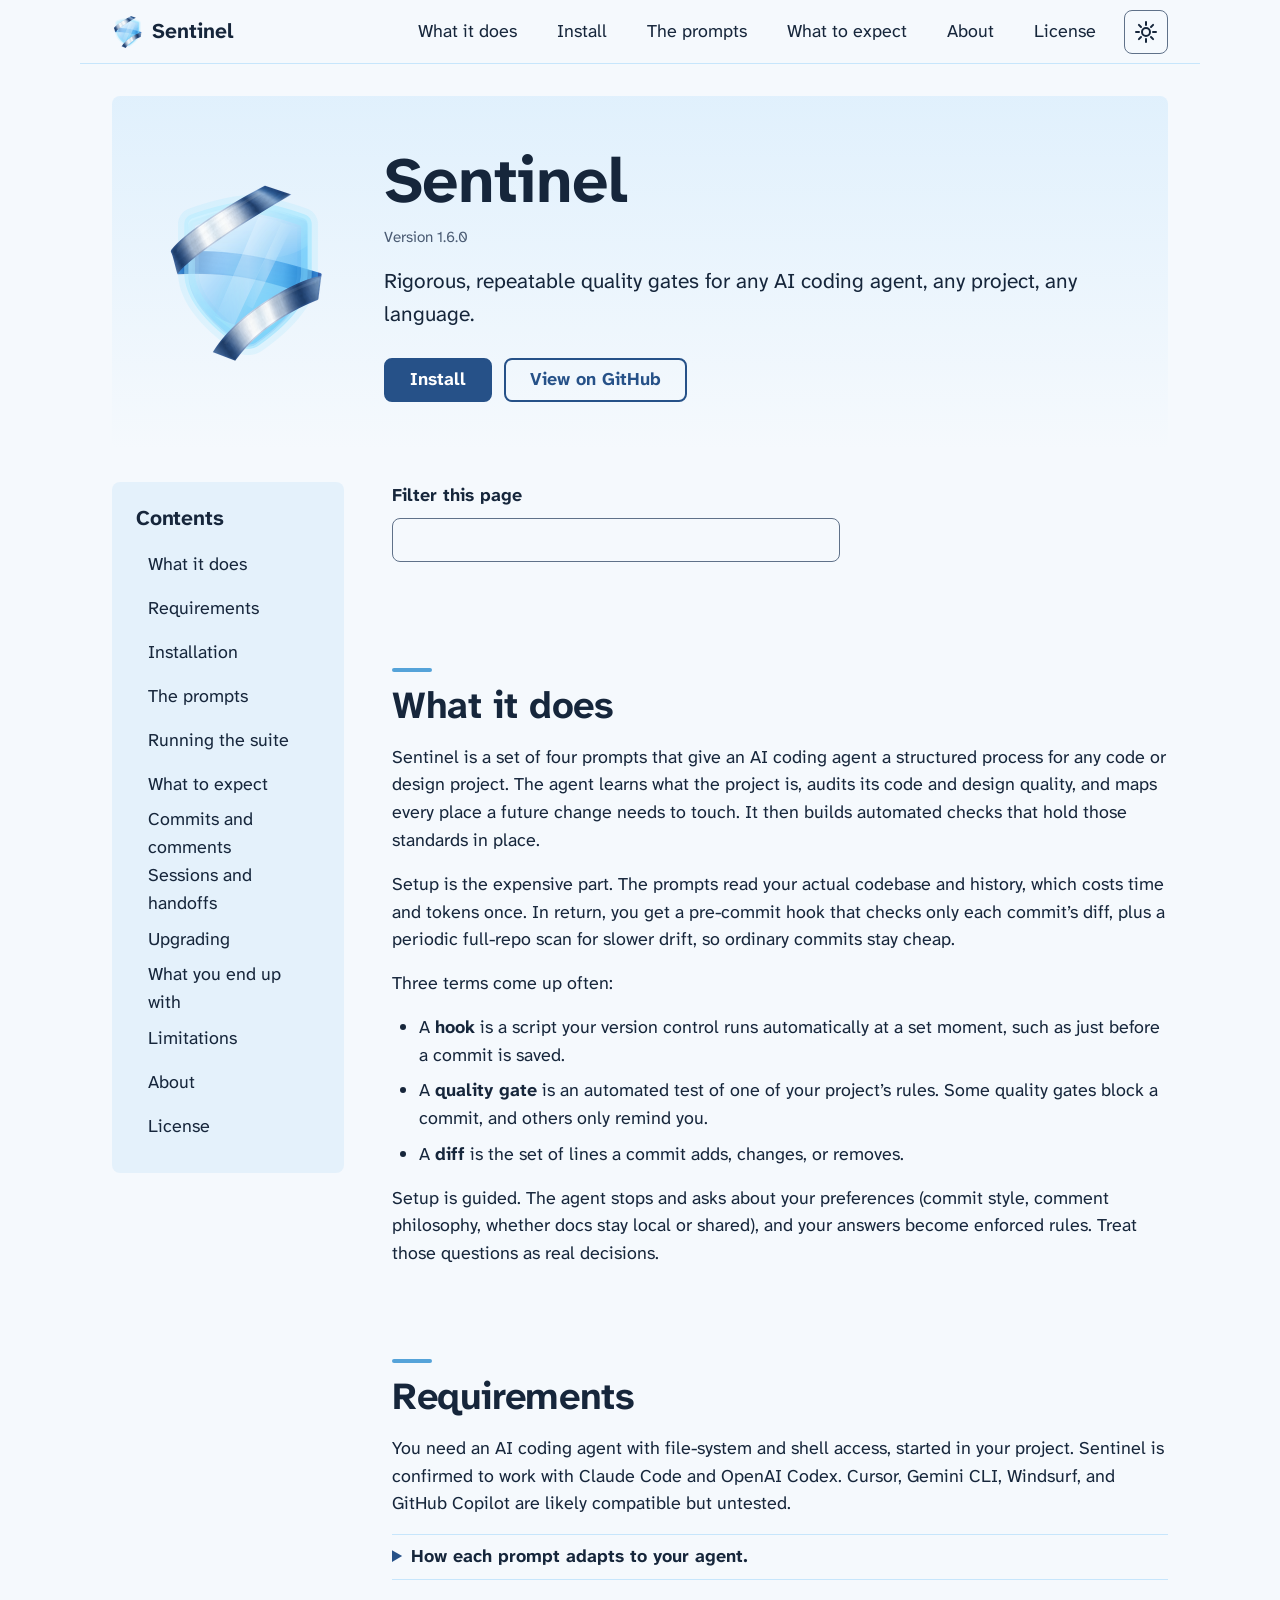
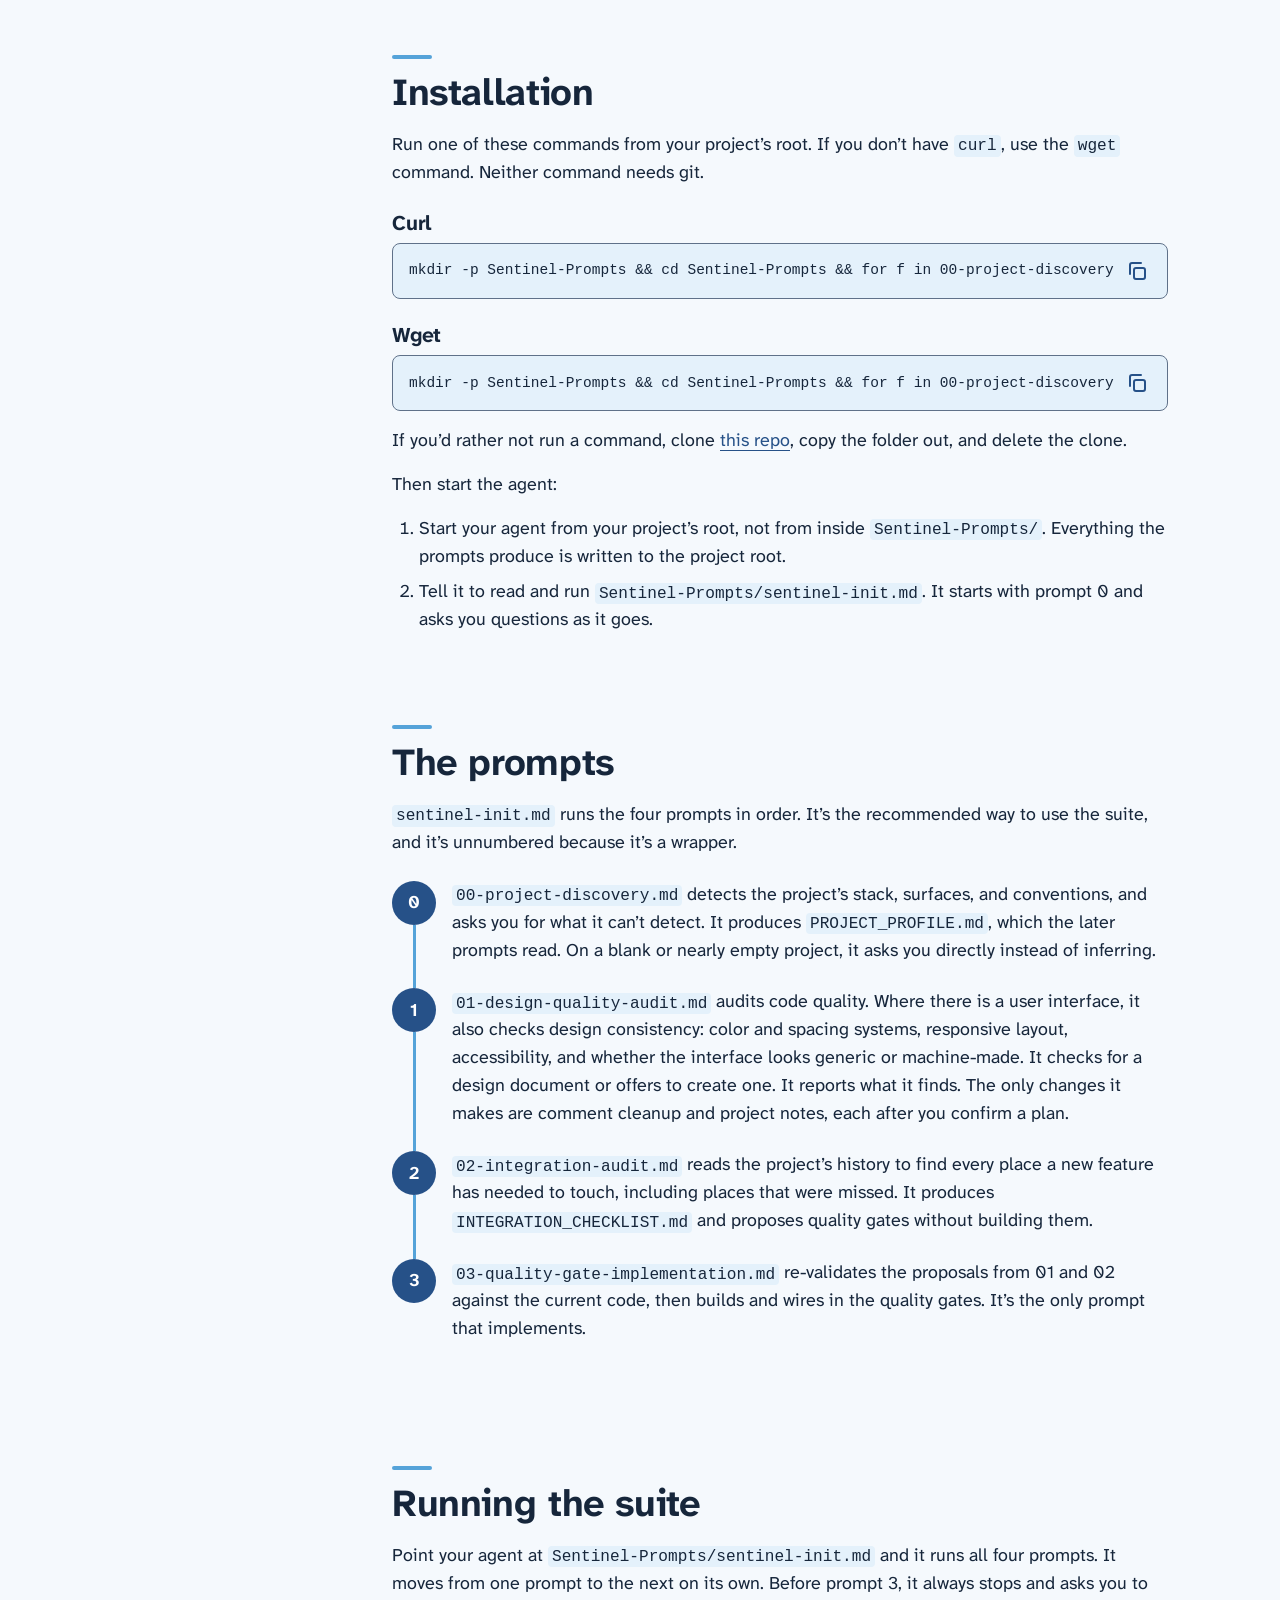
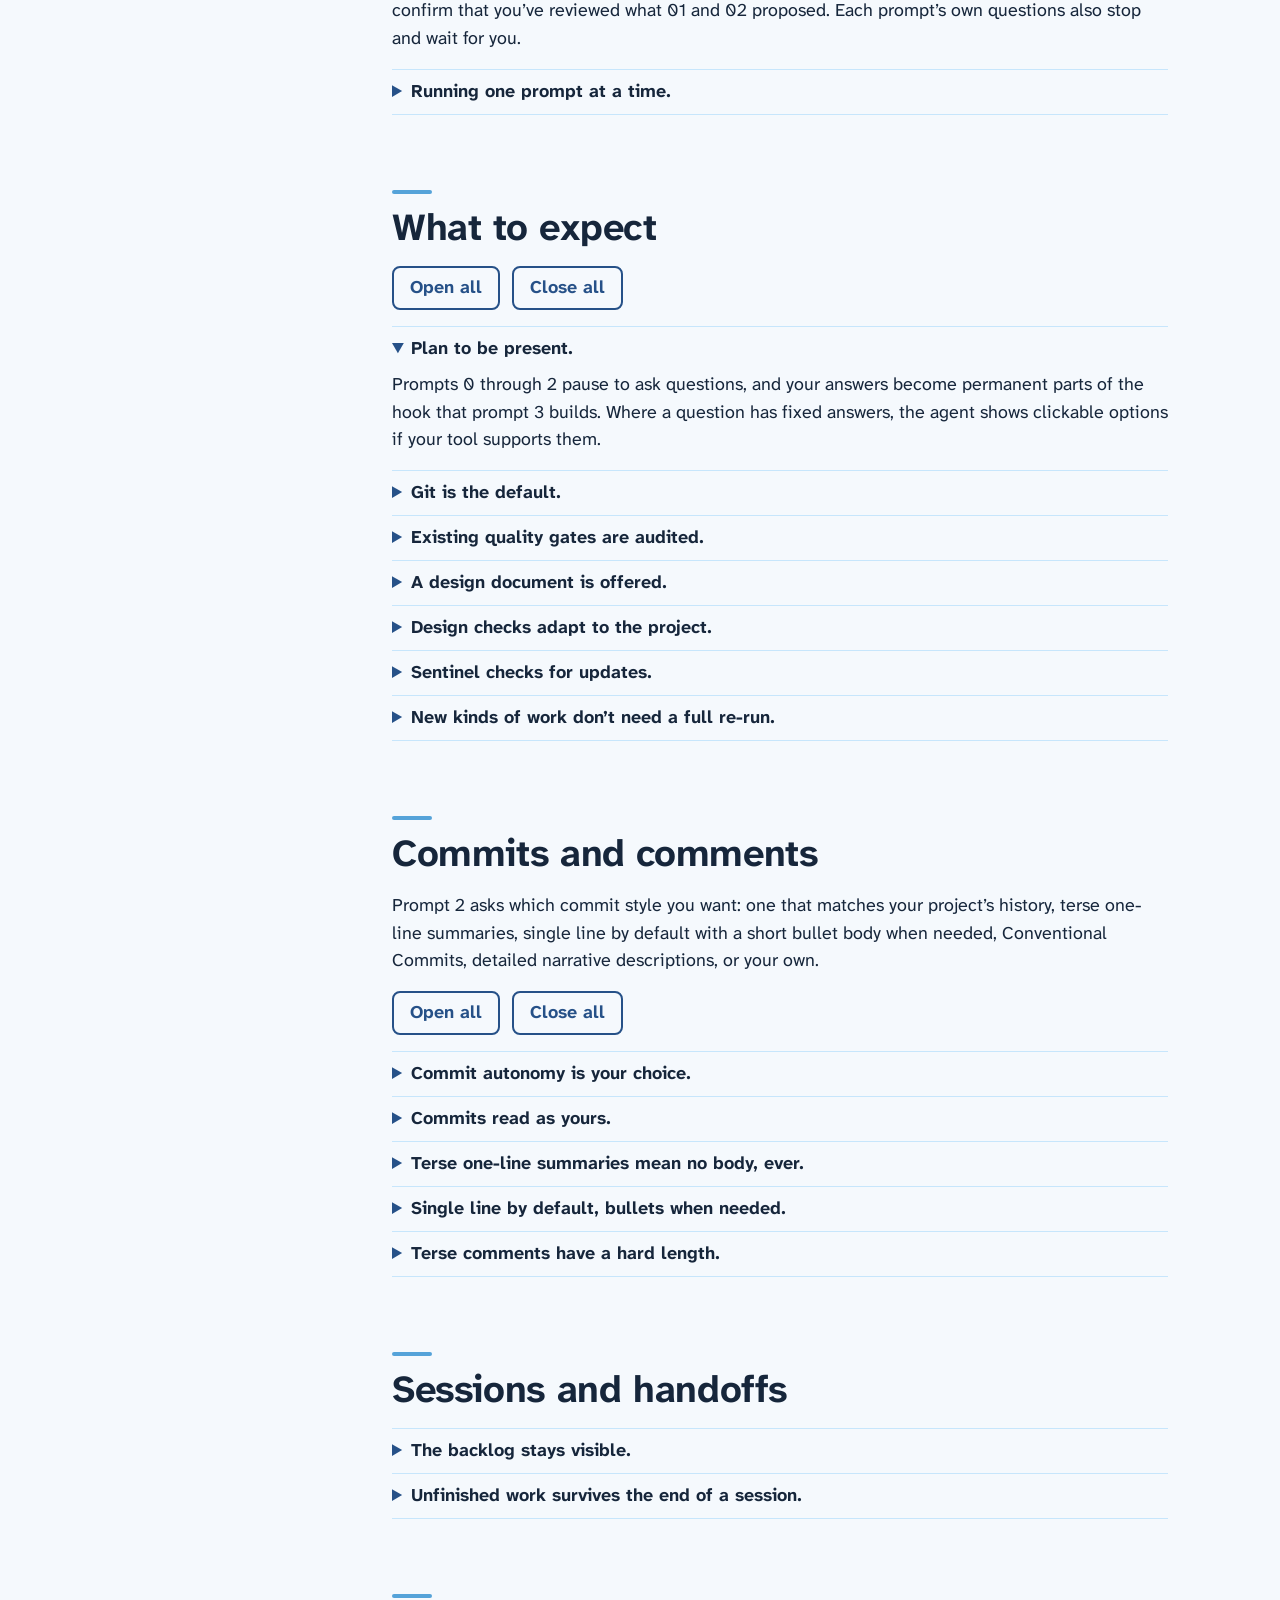
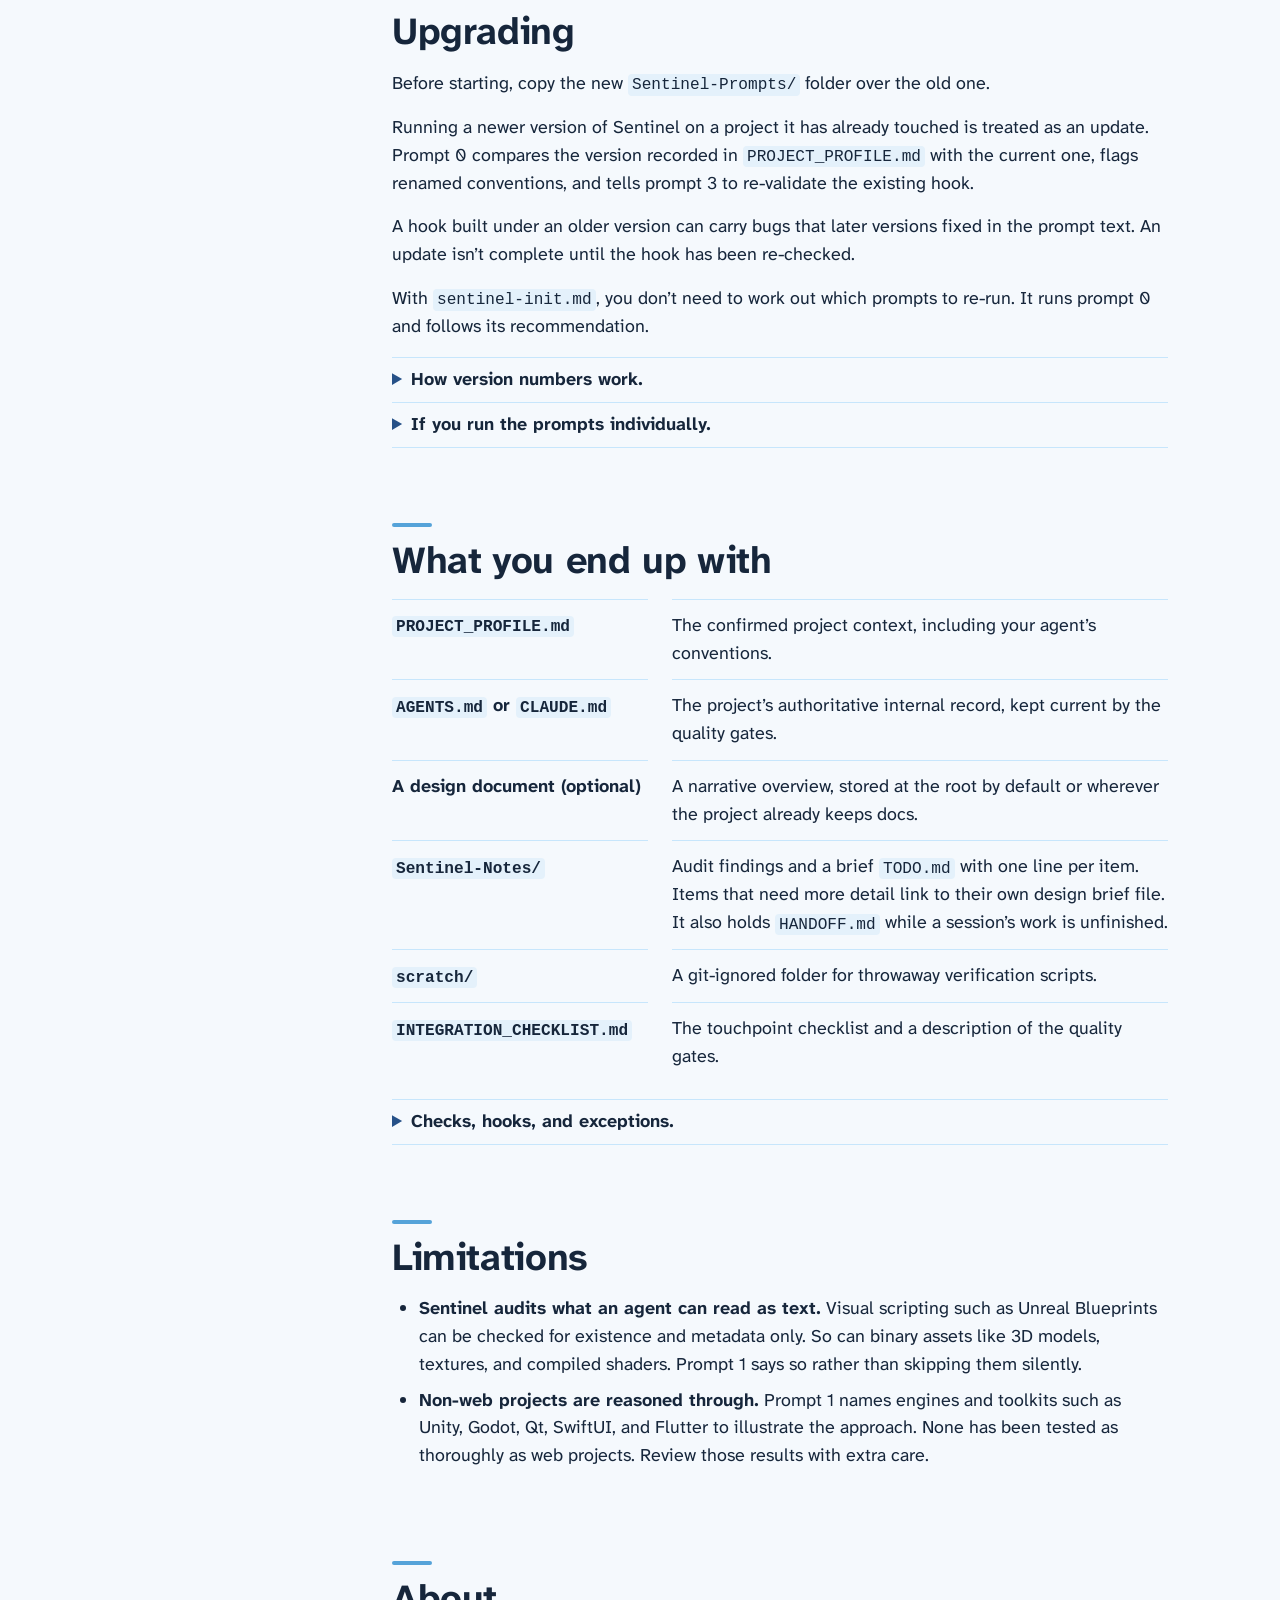
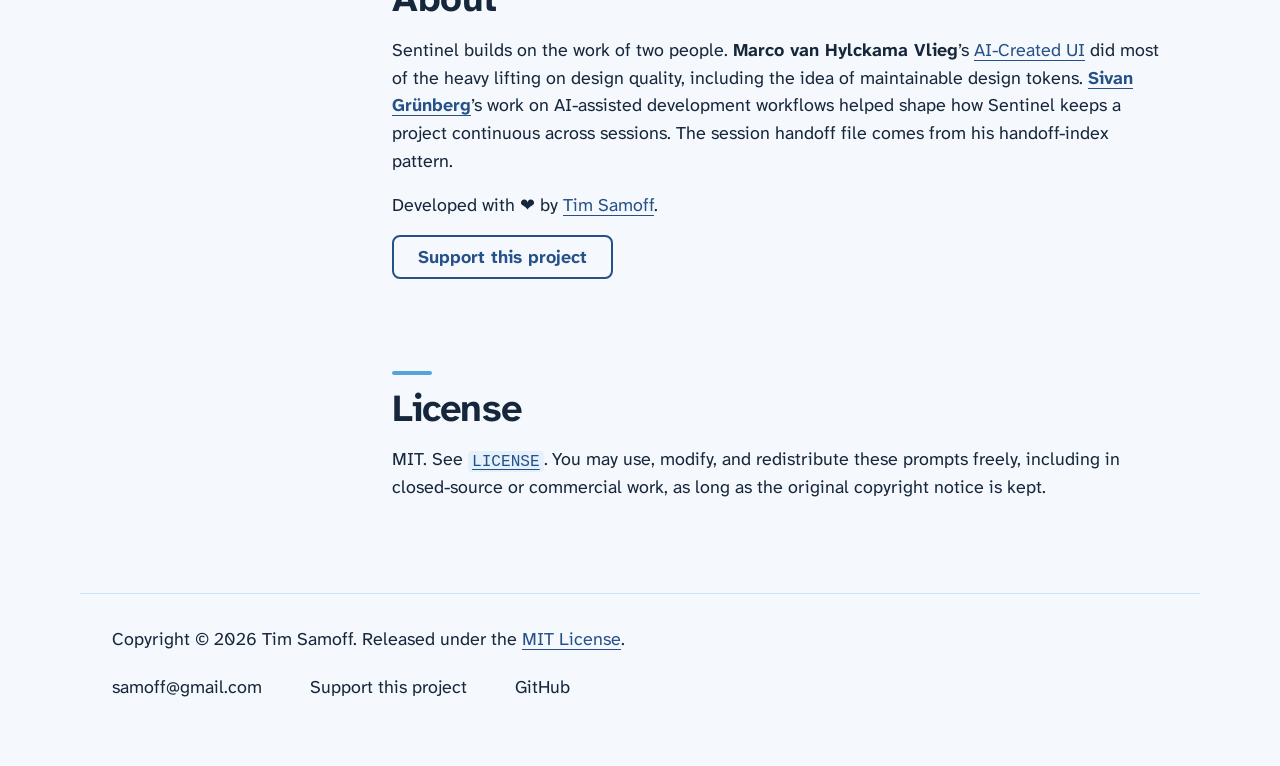
==== index.html @ cbe1673b "Add update check to sentinel-init and bump to 1.6.0" ====
<!DOCTYPE html>
<html lang="en">
<head>
  <meta charset="utf-8">
  <script async src="https://www.googletagmanager.com/gtag/js?id=G-JM2CZ1DLQ4"></script>
  <script>
    window.dataLayer = window.dataLayer || [];
    function gtag(){dataLayer.push(arguments);}
    gtag('js', new Date());
    gtag('config', 'G-JM2CZ1DLQ4');
  </script>
  <meta name="viewport" content="width=device-width, initial-scale=1">
  <title>Sentinel | Quality Gates for AI Coding Agents</title>
  <meta name="description" content="Open-source prompts that have an AI coding agent audit your project, map where changes touch, and build quality gates.">
  <meta name="author" content="Tim Samoff">
  <meta name="theme-color" content="#f5f9fd" media="(prefers-color-scheme: light)">
  <meta name="theme-color" content="#0d1827" media="(prefers-color-scheme: dark)">
  <link rel="canonical" href="https://samoff.com/Sentinel/">
  <link rel="icon" href="favicon.ico" sizes="16x16 32x32 48x48">
  <link rel="icon" href="favicon-32.png" type="image/png" sizes="32x32">
  <link rel="apple-touch-icon" href="apple-touch-icon.png">
  <link rel="preload" href="fonts/AtkinsonHyperlegibleNext-Variable.woff2" as="font" type="font/woff2" crossorigin>
  <script src="app/theme-init.js"></script>
  <script src="app/theme.js" defer></script>
  <script src="app/scrollspy.js" defer></script>
  <script src="app/filter.js" defer></script>
  <script src="app/copy.js" defer></script>
  <script src="app/folds.js" defer></script>
  <link rel="stylesheet" href="css/tokens.css">
  <link rel="stylesheet" href="css/styles.css">

  <meta property="og:type" content="website">
  <meta property="og:site_name" content="Sentinel">
  <meta property="og:title" content="Sentinel | Quality Gates for AI Coding Agents">
  <meta property="og:description" content="Rigorous, repeatable quality gates for any AI coding agent, any project, any language.">
  <meta property="og:url" content="https://samoff.com/Sentinel/">
  <meta property="og:image" content="https://samoff.com/Sentinel/media/sentinel-icon-512.png">
  <meta property="og:image:width" content="512">
  <meta property="og:image:height" content="512">
  <meta property="og:image:alt" content="The Sentinel icon: a pale blue shield wrapped in two steel ribbons.">
  <meta name="twitter:card" content="summary">
  <script type="application/ld+json">
  {
    "@context": "https://schema.org",
    "@graph": [
      {
        "@type": "BreadcrumbList",
        "itemListElement": [
          {"@type": "ListItem", "position": 1, "name": "Home", "item": "https://samoff.com/"},
          {"@type": "ListItem", "position": 2, "name": "Sentinel", "item": "https://samoff.com/Sentinel/"}
        ]
      },
      {
        "@type": "SoftwareSourceCode",
        "name": "Sentinel",
        "description": "Open-source prompts that have an AI coding agent audit your project, map where changes touch, and build quality gates.",
        "url": "https://samoff.com/Sentinel/",
        "codeRepository": "https://github.com/timsamoff/Sentinel",
        "programmingLanguage": "Markdown",
        "license": "https://github.com/timsamoff/Sentinel/blob/main/LICENSE",
        "version": "1.6.0",
        "author": {"@type": "Person", "name": "Tim Samoff", "url": "https://samoff.com/"}
      }
    ]
  }
  </script>
</head>
<body>
  <a class="skip-link" href="#main">Skip to content</a>

  <header>
    <a href="#top" class="site-name"><img src="media/sentinel-icon-64.png" width="32" height="32" alt="">Sentinel</a>
    <nav aria-label="Main">
      <ul>
        <li><a href="#what-it-does">What it does</a></li>
        <li><a href="#installation">Install</a></li>
        <li><a href="#the-prompts">The prompts</a></li>
        <li><a href="#what-to-expect">What to expect</a></li>
        <li><a href="#about">About</a></li>
        <li><a href="#license">License</a></li>
      </ul>
    </nav>
    <button type="button" class="theme-toggle" aria-label="Dark mode" aria-pressed="false" hidden>
      <svg class="icon-sun" viewBox="0 0 24 24" width="24" height="24" aria-hidden="true" focusable="false">
        <circle cx="12" cy="12" r="4" fill="none" stroke="currentColor" stroke-width="2"/>
        <path d="M12 2v3M12 19v3M2 12h3M19 12h3M4.9 4.9l2.1 2.1M17 17l2.1 2.1M4.9 19.1L7 17M17 7l2.1-2.1" fill="none" stroke="currentColor" stroke-width="2" stroke-linecap="round"/>
      </svg>
      <svg class="icon-moon" viewBox="0 0 24 24" width="24" height="24" aria-hidden="true" focusable="false">
        <path d="M20 14.5A8 8 0 0 1 9.5 4a8 8 0 1 0 10.5 10.5z" fill="none" stroke="currentColor" stroke-width="2" stroke-linejoin="round"/>
      </svg>
    </button>
  </header>

  <main id="main">
    <section class="hero" id="top">
      <img src="media/sentinel-icon-352.png" width="160" height="160" alt="Sentinel">
      <h1>Sentinel</h1>
      <p class="version">Version 1.6.0</p>
      <p class="tagline">Rigorous, repeatable quality gates for any AI coding agent, any project, any language.</p>
      <p class="actions">
        <a class="button" href="#installation">Install</a>
        <a class="button button-secondary" href="https://github.com/timsamoff/Sentinel">View on GitHub</a>
      </p>
    </section>

    <search hidden>
      <label for="page-filter">Filter this page</label>
      <input type="search" id="page-filter" autocomplete="off">
      <button type="button" class="filter-clear" hidden>Clear filter</button>
      <p class="filter-status" role="status" aria-live="polite"></p>
    </search>

    <nav aria-label="Page contents" class="contents">
      <h2>Contents</h2>
      <ul>
        <li><a href="#what-it-does">What it does</a></li>
        <li><a href="#requirements">Requirements</a></li>
        <li><a href="#installation">Installation</a></li>
        <li><a href="#the-prompts">The prompts</a></li>
        <li><a href="#running-the-suite">Running the suite</a></li>
        <li><a href="#what-to-expect">What to expect</a></li>
        <li><a href="#commits-and-comments">Commits and comments</a></li>
        <li><a href="#sessions-and-handoffs">Sessions and handoffs</a></li>
        <li><a href="#upgrading">Upgrading</a></li>
        <li><a href="#what-you-end-up-with">What you end up with</a></li>
        <li><a href="#limitations">Limitations</a></li>
        <li><a href="#about">About</a></li>
        <li><a href="#license">License</a></li>
      </ul>
    </nav>

    <section id="what-it-does">
      <h2>What it does</h2>
      <p>Sentinel is a set of four prompts that give an AI coding agent a structured process for any code or design project. The agent learns what the project is, audits its code and design quality, and maps every place a future change needs to touch. It then builds automated checks that hold those standards in place.</p>
      <p>Setup is the expensive part. The prompts read your actual codebase and history, which costs time and tokens once. In return, you get a pre-commit hook that checks only each commit’s diff, plus a periodic full-repo scan for slower drift, so ordinary commits stay cheap.</p>
      <p>Three terms come up often:</p>
      <ul>
        <li>A <dfn>hook</dfn> is a script your version control runs automatically at a set moment, such as just before a commit is saved.</li>
        <li>A <dfn>quality gate</dfn> is an automated test of one of your project’s rules. Some quality gates block a commit, and others only remind you.</li>
        <li>A <dfn>diff</dfn> is the set of lines a commit adds, changes, or removes.</li>
      </ul>
      <p>Setup is guided. The agent stops and asks about your preferences (commit style, comment philosophy, whether docs stay local or shared), and your answers become enforced rules. Treat those questions as real decisions.</p>
    </section>

    <section id="requirements">
      <h2>Requirements</h2>
      <p>You need an AI coding agent with file-system and shell access, started in your project. Sentinel is confirmed to work with Claude Code and OpenAI Codex. Cursor, Gemini CLI, Windsurf, and GitHub Copilot are likely compatible but untested.</p>
      <details>
        <summary>How each prompt adapts to your agent.</summary>
        <p>Each prompt identifies which agent it is running under and adapts to it. That includes the name of the persistent context file, the permission mechanism, and any automatic commit attribution the tool adds. The context file is <code>AGENTS.md</code> for most tools and <code>CLAUDE.md</code> for Claude Code.</p>
      </details>
    </section>

    <section id="installation">
      <h2>Installation</h2>
      <p>Run one of these commands from your project’s root. If you don’t have <code>curl</code>, use the <code>wget</code> command. Neither command needs git.</p>
      <h3>Curl</h3>
      <div class="code-block">
        <pre tabindex="0" role="group" aria-label="Curl install command"><code id="install-curl">mkdir -p Sentinel-Prompts &amp;&amp; cd Sentinel-Prompts &amp;&amp; for f in 00-project-discovery.md 01-design-quality-audit.md 02-integration-audit.md 03-quality-gate-implementation.md sentinel-init.md; do curl -sO "https://raw.githubusercontent.com/timsamoff/Sentinel/main/Sentinel-Prompts/$f"; done &amp;&amp; cd ..</code></pre>
        <button type="button" class="copy-button" data-copy-target="install-curl" aria-label="Copy curl install command" hidden>
          <svg class="icon-copy" viewBox="0 0 24 24" width="24" height="24" aria-hidden="true" focusable="false">
            <rect x="9" y="9" width="11" height="11" rx="2" fill="none" stroke="currentColor" stroke-width="2"/>
            <path d="M5 15V6a2 2 0 0 1 2-2h9" fill="none" stroke="currentColor" stroke-width="2" stroke-linecap="round"/>
          </svg>
          <svg class="icon-check" viewBox="0 0 24 24" width="24" height="24" aria-hidden="true" focusable="false">
            <path d="M5 12.5l4.5 4.5L19 7.5" fill="none" stroke="currentColor" stroke-width="2.5" stroke-linecap="round" stroke-linejoin="round"/>
          </svg>
        </button>
        <p class="copy-status" role="status" aria-live="polite"></p>
      </div>
      <h3>Wget</h3>
      <div class="code-block">
        <pre tabindex="0" role="group" aria-label="Wget install command"><code id="install-wget">mkdir -p Sentinel-Prompts &amp;&amp; cd Sentinel-Prompts &amp;&amp; for f in 00-project-discovery.md 01-design-quality-audit.md 02-integration-audit.md 03-quality-gate-implementation.md sentinel-init.md; do wget -q "https://raw.githubusercontent.com/timsamoff/Sentinel/main/Sentinel-Prompts/$f"; done &amp;&amp; cd ..</code></pre>
        <button type="button" class="copy-button" data-copy-target="install-wget" aria-label="Copy wget install command" hidden>
          <svg class="icon-copy" viewBox="0 0 24 24" width="24" height="24" aria-hidden="true" focusable="false">
            <rect x="9" y="9" width="11" height="11" rx="2" fill="none" stroke="currentColor" stroke-width="2"/>
            <path d="M5 15V6a2 2 0 0 1 2-2h9" fill="none" stroke="currentColor" stroke-width="2" stroke-linecap="round"/>
          </svg>
          <svg class="icon-check" viewBox="0 0 24 24" width="24" height="24" aria-hidden="true" focusable="false">
            <path d="M5 12.5l4.5 4.5L19 7.5" fill="none" stroke="currentColor" stroke-width="2.5" stroke-linecap="round" stroke-linejoin="round"/>
          </svg>
        </button>
        <p class="copy-status" role="status" aria-live="polite"></p>
      </div>
      <p>If you’d rather not run a command, clone <a href="https://github.com/timsamoff/Sentinel">this repo</a>, copy the folder out, and delete the clone.</p>
      <p>Then start the agent:</p>
      <ol>
        <li>Start your agent from your project’s root, not from inside <code>Sentinel-Prompts/</code>. Everything the prompts produce is written to the project root.</li>
        <li>Tell it to read and run <code>Sentinel-Prompts/sentinel-init.md</code>. It starts with prompt 0 and asks you questions as it goes.</li>
      </ol>
    </section>

    <section id="the-prompts">
      <h2>The prompts</h2>
      <p><code>sentinel-init.md</code> runs the four prompts in order. It’s the recommended way to use the suite, and it’s unnumbered because it’s a wrapper.</p>
      <ol class="sequence" role="list" start="0">
        <li><code>00-project-discovery.md</code> detects the project’s stack, surfaces, and conventions, and asks you for what it can’t detect. It produces <code>PROJECT_PROFILE.md</code>, which the later prompts read. On a blank or nearly empty project, it asks you directly instead of inferring.</li>
        <li><code>01-design-quality-audit.md</code> audits code quality. Where there is a user interface, it also checks design consistency: color and spacing systems, responsive layout, accessibility, and whether the interface looks generic or machine-made. It checks for a design document or offers to create one. It reports what it finds. The only changes it makes are comment cleanup and project notes, each after you confirm a plan.</li>
        <li><code>02-integration-audit.md</code> reads the project’s history to find every place a new feature has needed to touch, including places that were missed. It produces <code>INTEGRATION_CHECKLIST.md</code> and proposes quality gates without building them.</li>
        <li><code>03-quality-gate-implementation.md</code> re-validates the proposals from 01 and 02 against the current code, then builds and wires in the quality gates. It’s the only prompt that implements.</li>
      </ol>
    </section>

    <section id="running-the-suite">
      <h2>Running the suite</h2>
      <p>Point your agent at <code>Sentinel-Prompts/sentinel-init.md</code> and it runs all four prompts. It moves from one prompt to the next on its own. Before prompt 3, it always stops and asks you to confirm that you’ve reviewed what 01 and 02 proposed. Each prompt’s own questions also stop and wait for you.</p>
      <details>
        <summary>Running one prompt at a time.</summary>
        <p>You can also run a single prompt. Paste its contents into a session, or ask the agent to read and run the file. When you want to review between prompts, need only one or two prompts, or are re-running part of the suite after an update, run the prompts individually.</p>
        <p>The best order is 0, 1, 2, 3, since each prompt reads what the previous one produced. Prompts 1 and 2 can run without 0, though you’ll fill in the project details yourself. Prompt 3 requires <code>INTEGRATION_CHECKLIST.md</code>. If it’s missing, prompt 3 tells you to run 2 first.</p>
      </details>
    </section>

    <section id="what-to-expect">
      <h2>What to expect</h2>
      <p class="fold-controls" hidden>
        <button type="button" data-fold-action="open">Open all</button>
        <button type="button" data-fold-action="close">Close all</button>
      </p>

      <details open>
        <summary>Plan to be present.</summary>
        <p>Prompts 0 through 2 pause to ask questions, and your answers become permanent parts of the hook that prompt 3 builds. Where a question has fixed answers, the agent shows clickable options if your tool supports them.</p>
      </details>

      <details>
        <summary>Git is the default.</summary>
        <p>Without version control, prompt 3 builds a manual command instead of a hook. That command checks for a <code>.git</code> directory each time it runs and offers once to switch to a real hook if one appears. A version control system with its own trigger mechanism, such as Perforce, is treated the same as git.</p>
        <p>The manual command is also used for any Sentinel output you choose to keep out of version control, since a hook can’t see ignored files. When git is in use but you choose the manual command, commit-message rules are still checked against your most recent commit after the fact.</p>
      </details>

      <details>
        <summary>Existing quality gates are audited.</summary>
        <p>Prompt 2 reads any existing system for known weaknesses, such as checking the working tree instead of staged files, or failing silently. It then asks whether new checks should follow that system’s style or Sentinel’s.</p>
      </details>

      <details>
        <summary>A design document is offered.</summary>
        <p>If one exists, the audits check the code against it. If not, you’re asked before one is created. A generated design document reads as ordinary documentation, but it won’t state a rationale as fact without evidence.</p>
        <p>Once a design document exists, it gets two checks. One is a per-commit quality gate for architecturally significant changes. The other is an occasional review, tied to releases, that confirms its content is still true.</p>
      </details>

      <details>
        <summary>Design checks adapt to the project.</summary>
        <p>A full graphical interface (web, mobile, desktop, or game) gets the complete design audit. A presentational surface without a GUI, such as a CLI’s color scheme, gets the parts that apply. A backend service or library gets only the code-quality section.</p>
      </details>

      <details>
        <summary>Sentinel checks for updates.</summary>
        <p>At the start of each <code>sentinel-init.md</code> run, the agent reads one line from GitHub to see whether a newer version exists. If one does, it asks whether to update now, wait, or skip that version. Updating downloads the prompt files and starts an update run in prompt 0. If the agent can’t reach GitHub, it skips the check without comment. Prompts run individually don’t check.</p>
      </details>

      <details>
        <summary>New kinds of work don’t need a full re-run.</summary>
        <p>If you add something with no precedent in the project, name it and ask what covers it. The agent points you to the right prompt and section.</p>
      </details>
    </section>

    <section id="commits-and-comments">
      <h2>Commits and comments</h2>
      <p>Prompt 2 asks which commit style you want: one that matches your project’s history, terse one-line summaries, single line by default with a short bullet body when needed, Conventional Commits, detailed narrative descriptions, or your own.</p>

      <p class="fold-controls" hidden>
        <button type="button" data-fold-action="open">Open all</button>
        <button type="button" data-fold-action="close">Close all</button>
      </p>

      <details>
        <summary>Commit autonomy is your choice.</summary>
        <p>Prompt 3 asks once whether the agent should confirm every commit (the default), commit freely but confirm before pushing, or run fully automatically. Your answer is recorded in <code>AGENTS.md</code>.</p>
      </details>

      <details>
        <summary>Commits read as yours.</summary>
        <p>Whatever style you pick, commit messages are written in your voice and describe the change. They never include phrases like “at the user’s direction,” mention the agent or the session, or carry trailers the agent made up. A <dfn>trailer</dfn> is a line at the end of a commit message in the form <code>Name: value</code>, such as <code>Co-authored-by:</code>.</p>
        <p>The hook rejects trailer-shaped lines that aren’t on your allowed list, and a short list of agent-voice phrases. The phrase list is weaker than the trailer check and will miss wordings it doesn’t contain, so the rule also lives in <code>AGENTS.md</code>.</p>
      </details>

      <details>
        <summary>Terse one-line summaries mean no body, ever.</summary>
        <p>If you pick this style, the hook blocks any commit with a body. If a change is too broad for one honest subject line, split it into several commits.</p>
      </details>

      <details>
        <summary>Single line by default, bullets when needed.</summary>
        <p>The subject line alone is the norm. A short bullet body is allowed only when a change has three or more separate parts, or a behavior change a later reader needs to know about.</p>
        <p>The hook accepts no body or a valid bullet body and blocks prose. It can’t judge whether a body was needed, so the trigger is also recorded in <code>AGENTS.md</code>.</p>
      </details>

      <details>
        <summary>Terse comments have a hard length.</summary>
        <p>If you pick the terse comment style, comments are limited to one or two sentences. Longer explanations go in <code>AGENTS.md</code>, not in the code.</p>
      </details>
    </section>

    <section id="sessions-and-handoffs">
      <h2>Sessions and handoffs</h2>
      <details>
        <summary>The backlog stays visible.</summary>
        <p>If the agent finishes an unrelated task while <code>TODO.md</code> items remain open, it mentions them briefly before ending its response.</p>
      </details>

      <details>
        <summary>Unfinished work survives the end of a session.</summary>
        <p>The agent keeps <code>Sentinel-Notes/HANDOFF.md</code> current while it works: what’s in progress, what failed, and the next steps in order. It rewrites the file as each step finishes, so closing the window or a crash loses at most the last step. Telling the agent you’re done before you close still gives the most complete handoff.</p>
        <p>The next session reads it before anything else, then the open <code>TODO.md</code> items. If the handoff doesn’t account for uncommitted changes, that session says it may be out of date.</p>
        <p>If your setup already uses a handoff file, the agent uses that one instead. It still writes the rules for that file into <code>AGENTS.md</code>, because your personal configuration and the agent’s own memory don’t reach a cloud or remote session.</p>
        <p>The agent also records a short close-out that covers the handoff, any log you keep, and any step that needs your approval. It ends the close-out with one line saying what was done and what was skipped. If you sometimes work in remote sessions, it asks once, because those sessions see only what is committed to the repository.</p>
        <p>Where your tool can run a command at session start, prompt 3 offers a hook. The hook puts the handoff in front of the agent automatically, so reading it doesn’t depend on the agent remembering to.</p>
      </details>
    </section>

    <section id="upgrading">
      <h2>Upgrading</h2>
      <p>Before starting, copy the new <code>Sentinel-Prompts/</code> folder over the old one.</p>
      <p>Running a newer version of Sentinel on a project it has already touched is treated as an update. Prompt 0 compares the version recorded in <code>PROJECT_PROFILE.md</code> with the current one, flags renamed conventions, and tells prompt 3 to re-validate the existing hook.</p>
      <p>A hook built under an older version can carry bugs that later versions fixed in the prompt text. An update isn’t complete until the hook has been re-checked.</p>
      <p>With <code>sentinel-init.md</code>, you don’t need to work out which prompts to re-run. It runs prompt 0 and follows its recommendation.</p>
      <details>
        <summary>How version numbers work.</summary>
        <p>Versions are written major.minor.patch, and a recorded two-part version such as 1.1 means 1.1.0. Prompt 0 carries a version history listing what each release changed, where, and how to tell whether a project already has it. The agent applies changes that only add standing notes to <code>AGENTS.md</code> directly, without re-running a full audit.</p>
      </details>

      <details>
        <summary>If you run the prompts individually.</summary>
        <p>Decide what the update actually changed. If it only affects quality gate implementation, run 0 and then 3. If it adds a new design check, re-run 1. If it adds a new kind of integration quality gate, re-run 2 before 3, since 3 can only build what 2 has proposed.</p>
      </details>
    </section>

    <section id="what-you-end-up-with">
      <h2>What you end up with</h2>
      <dl>
        <dt><code>PROJECT_PROFILE.md</code></dt>
        <dd>The confirmed project context, including your agent’s conventions.</dd>
        <dt><code>AGENTS.md</code> or <code>CLAUDE.md</code></dt>
        <dd>The project’s authoritative internal record, kept current by the quality gates.</dd>
        <dt>A design document (optional)</dt>
        <dd>A narrative overview, stored at the root by default or wherever the project already keeps docs.</dd>
        <dt><code>Sentinel-Notes/</code></dt>
        <dd>Audit findings and a brief <code>TODO.md</code> with one line per item. Items that need more detail link to their own design brief file. It also holds <code>HANDOFF.md</code> while a session’s work is unfinished.</dd>
        <dt><code>scratch/</code></dt>
        <dd>A git-ignored folder for throwaway verification scripts.</dd>
        <dt><code>INTEGRATION_CHECKLIST.md</code></dt>
        <dd>The touchpoint checklist and a description of the quality gates.</dd>
      </dl>
      <details>
        <summary>Checks, hooks, and exceptions.</summary>
        <dl>
          <dt>Exceptions</dt>
          <dd>A <code>sentinel-exceptions</code> file for documented, owned, expiring exceptions. If you choose it during setup, you also get a <code>Sentinel-Override: &lt;reason&gt;</code> commit trailer for one-off cases. Only you write it, never the agent. Both are deliberate acknowledgments.</dd>
          <dt>A <code>TODO.md</code> sync check</dt>
          <dd>A blocking quality gate for items linked to a design brief, and a non-blocking reminder for everything else.</dd>
          <dt>The pre-commit hook itself</dt>
          <dd>Stored in a tracked location so it survives a fresh clone, plus a full-repo scan run on a schedule or on push.</dd>
          <dt>A session-start hook (optional)</dt>
          <dd>Where your tool supports one, it shows the agent any open handoff at the start of every session.</dd>
          <dt>A new-file-category check</dt>
          <dd>Flags the first file of a type the project hasn’t used before, such as the first image or the first 3D model. It asks a few questions to route the file to the right audit.</dd>
        </dl>
      </details>
    </section>

    <section id="limitations">
      <h2>Limitations</h2>
      <ul>
        <li><strong>Sentinel audits what an agent can read as text.</strong> Visual scripting such as Unreal Blueprints can be checked for existence and metadata only. So can binary assets like 3D models, textures, and compiled shaders. Prompt 1 says so rather than skipping them silently.</li>
        <li><strong>Non-web projects are reasoned through.</strong> Prompt 1 names engines and toolkits such as Unity, Godot, Qt, SwiftUI, and Flutter to illustrate the approach. None has been tested as thoroughly as web projects. Review those results with extra care.</li>
      </ul>
    </section>

    <section id="about">
      <h2>About</h2>
      <p>Sentinel builds on the work of two people. <strong>Marco van Hylckama Vlieg</strong>’s <a href="https://ui.ai-created.com/">AI-Created UI</a> did most of the heavy lifting on design quality, including the idea of maintainable design tokens. <strong><a href="https://ai.vitakka.co/">Sivan Grünberg</a></strong>’s work on AI-assisted development workflows helped shape how Sentinel keeps a project continuous across sessions. The session handoff file comes from his handoff-index pattern.</p>
      <p>Developed with ❤️ by <a href="https://samoff.com">Tim Samoff</a>.</p>
      <p><a class="button button-secondary" href="https://www.paypal.com/paypalme/timsamoff" rel="noopener">Support this project</a></p>
    </section>

    <section id="license">
      <h2>License</h2>
      <p>MIT. See <a href="https://github.com/timsamoff/Sentinel/blob/main/LICENSE"><code>LICENSE</code></a>. You may use, modify, and redistribute these prompts freely, including in closed-source or commercial work, as long as the original copyright notice is kept.</p>
    </section>
  </main>

  <footer>
    <p>Copyright &copy; 2026 Tim Samoff. Released under the <a href="https://github.com/timsamoff/Sentinel/blob/main/LICENSE">MIT License</a>.</p>
    <ul>
      <li><a href="mailto:samoff@gmail.com">samoff@gmail.com</a></li>
      <li><a href="https://www.paypal.com/paypalme/timsamoff" rel="noopener">Support this project</a></li>
      <li><a href="https://github.com/timsamoff/Sentinel">GitHub</a></li>
    </ul>
  </footer>
</body>
</html>
---- css/tokens.css ----
/*
  tokens.css: sitewide design tokens and base element styles.
  One-off, section-specific styles live in styles.css.

  Breakpoints (custom properties can't be used inside media queries, so the
  values are written out in styles.css):
    600px = 37.5em    900px = 56.25em    1200px = 75em
  Mobile-first: base styles are for a 320px phone, queries use min-width.
*/

/* ---------- Font ----------
   One variable file covers every weight from 200 to 800. OFL.txt sits beside
   it in fonts/. */
@font-face {
  font-family: "Atkinson Hyperlegible Next";
  src: url("../fonts/AtkinsonHyperlegibleNext-Variable.woff2") format("woff2");
  font-weight: 200 800;
  font-style: normal;
  font-display: swap;
}

/* ---------- Palette (sampled from media/sentinel-icon-512.png) ---------- */
:root {
  --blue-50: #f5f9fd;
  --blue-100: #e4f1fb;
  --blue-200: #c7e6fc;
  --blue-300: #98d1f6;
  --blue-500: #55a3d9;   /* decorative only: 2.6:1 on the light page */
  --blue-700: #265188;
  --blue-800: #2d4d7a;
  --navy-900: #16263b;
  --navy-950: #0d1827;
  --slate-500: #4a5b73;
  --slate-300: #9fb2c8;
  --slate-control-light: #5f7189;
  --slate-control-dark: #7f93ab;
  --silver-100: #e8f0f8;
  --white: #ffffff;
  --highlight: #ffe08a;
}

/* ---------- Color scheme ----------
   No saved choice: follow the system. A saved choice sets data-theme on
   <html> (see app/theme-init.js) and overrides it. */
:root {
  color-scheme: light dark;
}
:root[data-theme="light"] {
  color-scheme: light;
}
:root[data-theme="dark"] {
  color-scheme: dark;
}

/* ---------- Semantic tokens: light-dark(light, dark) ---------- */
:root {
  --color-bg: light-dark(var(--blue-50), var(--navy-950));
  --color-surface: light-dark(var(--blue-100), var(--navy-900));
  --color-text: light-dark(var(--navy-900), var(--silver-100));
  --color-muted: light-dark(var(--slate-500), var(--slate-300));
  --color-accent: light-dark(var(--blue-700), var(--blue-300));
  --color-accent-fill: light-dark(var(--blue-700), var(--blue-300));
  --color-on-accent: light-dark(var(--white), var(--navy-950));
  --color-focus: light-dark(var(--blue-700), var(--blue-300));
  --color-control-border: light-dark(var(--slate-control-light), var(--slate-control-dark));
  /* Decorative only. Never the sole mark of a control. */
  --color-rule: light-dark(var(--blue-200), var(--blue-800));
  --color-tint: light-dark(var(--blue-200), var(--blue-800));
  --color-mark-bg: var(--highlight);
  --color-mark-text: var(--navy-900);
}

/* ---------- Typography ---------- */
:root {
  --font-body: "Atkinson Hyperlegible Next", "Atkinson Hyperlegible", system-ui, -apple-system,
    "Segoe UI", Roboto, sans-serif;
  --font-heading: var(--font-body);
  --font-mono: ui-monospace, "Cascadia Mono", Consolas, Menlo, monospace;

  --text-sm: clamp(0.9rem, 0.88rem + 0.1vw, 0.95rem);
  --text-base: clamp(1rem, 0.96rem + 0.2vw, 1.125rem);
  --text-lg: clamp(1.125rem, 1.05rem + 0.4vw, 1.3125rem);
  --text-xl: clamp(1.25rem, 1.1rem + 0.7vw, 1.625rem);
  --text-2xl: clamp(1.625rem, 1.3rem + 1.5vw, 2.375rem);
  --text-3xl: clamp(2.25rem, 1.6rem + 3vw, 4rem);

  --leading-body: 1.55;
  --leading-heading: 1.15;
  --tracking-heading: -0.01em;
  --weight-regular: 400;
  --weight-bold: 700;
}

/* ---------- Spacing, layout, shape ---------- */
:root {
  --space-1: 0.25rem;
  --space-2: 0.5rem;
  --space-3: 0.75rem;
  --space-4: 1rem;
  --space-5: 1.5rem;
  --space-6: 2rem;
  --space-7: 3rem;
  --space-8: 4.5rem;
  --space-section: clamp(2.5rem, 1.5rem + 4vw, 5rem);

  --gutter: clamp(1rem, 0.5rem + 2.5vw, 2rem);
  --measure: 68ch;
  --container: 70rem;
  --header-height: 4rem;
  --target-size: 2.75rem;

  --radius-sm: 0.25rem;
  --radius-md: 0.5rem;
  --border-width: 1px;

  --focus-width: 3px;
  --focus-offset: 3px;
}

/* ---------- Base ---------- */
*,
*::before,
*::after {
  box-sizing: border-box;
}

[hidden] {
  display: none !important;
}

html {
  -webkit-text-size-adjust: 100%;
  text-size-adjust: 100%;
  scroll-padding-top: calc(var(--header-height) + var(--space-4));
}

@media (prefers-reduced-motion: no-preference) {
  html {
    scroll-behavior: smooth;
  }
}

body {
  margin: 0;
  background: var(--color-bg);
  color: var(--color-text);
  font-family: var(--font-body);
  font-size: var(--text-base);
  font-weight: var(--weight-regular);
  line-height: var(--leading-body);
  padding-inline: env(safe-area-inset-left) env(safe-area-inset-right);
}

img,
svg {
  max-width: 100%;
  height: auto;
}

h1,
h2,
h3 {
  font-family: var(--font-heading);
  font-weight: var(--weight-bold);
  line-height: var(--leading-heading);
  letter-spacing: var(--tracking-heading);
  text-wrap: balance;
  margin-block: 0 var(--space-4);
}

h1 { font-size: var(--text-3xl); }
h2 { font-size: var(--text-2xl); }
h3 { font-size: var(--text-xl); }

p,
ul,
ol,
dl {
  margin-block: 0 var(--space-4);
}

p,
li,
dd,
summary {
  max-width: var(--measure);
}

ul,
ol {
  padding-inline-start: 1.5em;
}

li + li {
  margin-block-start: var(--space-2);
}

a {
  color: var(--color-accent);
  text-decoration: underline;
  text-decoration-thickness: 0.08em;
  text-underline-offset: 0.2em;
}

a:hover {
  text-decoration-thickness: 0.15em;
}

:focus-visible {
  outline: var(--focus-width) solid var(--color-focus);
  outline-offset: var(--focus-offset);
  border-radius: var(--radius-sm);
}

code,
pre {
  font-family: var(--font-mono);
  font-size: 0.9em;
}

code {
  background: var(--color-surface);
  padding: 0.1em 0.25em;
  border-radius: var(--radius-sm);
  overflow-wrap: anywhere;
}

pre {
  margin: 0;
  padding: var(--space-4);
  background: var(--color-surface);
  border: var(--border-width) solid var(--color-control-border);
  border-radius: var(--radius-md);
  overflow-x: auto;
}

pre code {
  background: none;
  padding: 0;
  overflow-wrap: normal;
}

dt {
  font-weight: var(--weight-bold);
}

dd {
  margin-inline-start: 0;
  margin-block-end: var(--space-4);
}

dfn {
  font-style: normal;
  font-weight: var(--weight-bold);
}

summary {
  cursor: pointer;
  min-height: var(--target-size);
  font-weight: var(--weight-bold);
}

mark {
  background: var(--color-mark-bg);
  color: var(--color-mark-text);
  border-radius: 0.15em;
}

button,
input {
  font: inherit;
  color: inherit;
}

button {
  min-height: var(--target-size);
  min-width: var(--target-size);
  cursor: pointer;
}

input[type="search"] {
  min-height: var(--target-size);
  padding: 0 var(--space-3);
  background: var(--color-bg);
  border: var(--border-width) solid var(--color-control-border);
  border-radius: var(--radius-md);
}

/* ---------- Layout primitives ---------- */
main,
header,
footer {
  max-width: var(--container);
  margin-inline: auto;
  padding-inline: var(--gutter);
}

main > section {
  padding-block: var(--space-section) 0;
}

/* ---------- Skip link and visually hidden helper ---------- */
.skip-link {
  position: absolute;
  inset-block-start: var(--space-2);
  inset-inline-start: var(--space-2);
  padding: var(--space-3) var(--space-4);
  background: var(--color-accent-fill);
  color: var(--color-on-accent);
  border-radius: var(--radius-md);
  transform: translateY(-200%);
  z-index: 100;
}

.skip-link:focus {
  transform: none;
}

.visually-hidden {
  position: absolute;
  width: 1px;
  height: 1px;
  margin: -1px;
  padding: 0;
  overflow: hidden;
  clip-path: inset(50%);
  white-space: nowrap;
  border: 0;
}

/* ---------- User preferences ---------- */
@media (prefers-contrast: more) {
  :root {
    --color-rule: var(--color-control-border);
  }
}

@media (forced-colors: active) {
  pre,
  input[type="search"],
  button {
    border: var(--border-width) solid CanvasText;
  }
}
---- css/styles.css ----
/*
  styles.css: one-off styles for the Sentinel page.
  Sitewide tokens and base element styles live in tokens.css.
  Mobile-first. Breakpoints: 600px = 37.5em, 900px = 56.25em, 1200px = 75em.
*/

/* ---------- Header ---------- */
html {
  /* The header only sticks from 900px up, so only then does it need clearing. */
  scroll-padding-top: var(--space-4);
}

header {
  display: flex;
  flex-wrap: wrap;
  align-items: center;
  column-gap: var(--space-4);
  padding-block: var(--space-2);
  border-block-end: var(--border-width) solid var(--color-rule);
  background: var(--color-bg);
}

.site-name {
  display: inline-flex;
  align-items: center;
  gap: var(--space-2);
  min-height: var(--target-size);
  margin-inline-end: auto;
  color: var(--color-text);
  font-size: var(--text-lg);
  font-weight: var(--weight-bold);
  text-decoration: none;
}

.site-name img {
  width: 2rem;
  height: 2rem;
}

header nav {
  order: 3;
  flex-basis: 100%;
}

header nav ul {
  display: flex;
  flex-wrap: wrap;
  column-gap: var(--space-4);
  margin: 0;
  padding: 0;
  list-style: none;
}

header nav li {
  margin: 0;
}

/* Navigation links carry no underline. Hover shows a tinted background and
   the accent color. Keyboard focus keeps the ring from tokens.css. */
header nav a,
.contents a,
footer ul a {
  display: inline-flex;
  align-items: center;
  min-height: var(--target-size);
  padding-inline: var(--space-3);
  border-radius: var(--radius-md);
  color: var(--color-text);
  text-decoration: none;
}

header nav a {
  font-size: var(--text-sm);
}

header nav a:hover,
footer ul a:hover {
  background: var(--color-surface);
  color: var(--color-accent);
}

.site-name:hover {
  color: var(--color-accent);
}

/* Current section (set by app/scrollspy.js). A bar marks it as well as the
   color, and the bar is an inset shadow so nothing shifts. */
header nav a[aria-current],
.contents a[aria-current] {
  color: var(--color-accent);
}

header nav a[aria-current] {
  box-shadow: inset 0 -3px 0 var(--color-accent);
  border-end-start-radius: 0;
  border-end-end-radius: 0;
}

.contents a[aria-current] {
  background: var(--color-bg);
  box-shadow: inset 3px 0 0 var(--color-accent);
}

@media (forced-colors: active) {
  header nav a[aria-current],
  .contents a[aria-current] {
    font-weight: var(--weight-bold);
    text-decoration: underline;
  }
}

.theme-toggle {
  display: inline-grid;
  place-items: center;
  width: var(--target-size);
  padding: 0;
  background: transparent;
  color: var(--color-text);
  border: var(--border-width) solid var(--color-control-border);
  border-radius: var(--radius-md);
}

.theme-toggle:hover {
  background: var(--color-surface);
}

.theme-toggle[aria-pressed="true"] .icon-sun,
.theme-toggle[aria-pressed="false"] .icon-moon {
  display: none;
}

/* ---------- Hero ---------- */
main > .hero {
  display: flex;
  flex-direction: column;
  align-items: flex-start;
  margin-block-start: var(--space-6);
  padding: var(--space-6) var(--space-5);
  background: linear-gradient(
    to bottom,
    color-mix(in srgb, var(--color-tint) 45%, transparent),
    transparent
  );
  border-radius: var(--radius-md);
}

.hero img {
  width: clamp(7rem, 4rem + 12vw, 11rem);
  height: auto;
  margin-block-end: var(--space-4);
}

.hero h1 {
  margin-block-end: var(--space-2);
}

.version {
  margin-block-end: var(--space-4);
  color: var(--color-muted);
  font-size: var(--text-sm);
}

.tagline {
  font-size: var(--text-lg);
}

.actions {
  display: flex;
  flex-direction: column;
  align-self: stretch;
  gap: var(--space-3);
  margin-block: var(--space-3) 0;
}

/* ---------- Buttons (links styled as buttons) ---------- */
.button,
.fold-controls button,
.copy-button,
.filter-clear {
  display: inline-flex;
  align-items: center;
  justify-content: center;
  min-height: var(--target-size);
  padding: 0 var(--space-5);
  border: 2px solid var(--color-accent-fill);
  border-radius: var(--radius-md);
  background: var(--color-accent-fill);
  color: var(--color-on-accent);
  font-weight: var(--weight-bold);
  text-decoration: none;
}

/* Primary hover: the fill shifts toward the text color, which raises contrast
   with the label in both themes. */
.button:not(.button-secondary):hover {
  background: color-mix(in srgb, var(--color-accent-fill) 70%, var(--color-text));
  border-color: color-mix(in srgb, var(--color-accent-fill) 70%, var(--color-text));
}

.button-secondary,
.fold-controls button,
.copy-button,
.filter-clear {
  background: transparent;
  color: var(--color-accent);
  border-color: var(--color-accent);
}

/* Outlined buttons invert on hover: filled with the accent, label in the
   on-accent color. */
.button-secondary:hover,
.fold-controls button:hover,
.copy-button:hover,
.filter-clear:hover {
  background: var(--color-accent-fill);
  color: var(--color-on-accent);
}

/* ---------- Filter box ---------- */
search {
  display: flex;
  flex-wrap: wrap;
  align-items: center;
  gap: var(--space-2) var(--space-3);
  margin-block-start: var(--space-6);
}

search label {
  flex-basis: 100%;
  font-weight: var(--weight-bold);
}

search input {
  flex: 1 1 14rem;
  max-width: 28rem;
}

.filter-status {
  flex-basis: 100%;
  min-height: 1.5em;
  margin: 0;
  color: var(--color-muted);
  font-size: var(--text-sm);
}

/* ---------- Contents ---------- */
.contents {
  margin-block-start: var(--space-6);
  padding: var(--space-5);
  background: var(--color-surface);
  border-radius: var(--radius-md);
}

.contents h2 {
  margin-block-end: var(--space-3);
  font-size: var(--text-lg);
}

.contents ul {
  display: grid;
  grid-template-columns: 1fr;
  column-gap: var(--space-5);
  margin: 0;
  padding: 0;
  list-style: none;
}

.contents li {
  margin: 0;
}

.contents a:hover {
  background: var(--color-bg);
  color: var(--color-accent);
}

/* ---------- Sections ---------- */
main > section > h2::before {
  content: "";
  display: block;
  width: 2.5rem;
  height: 4px;
  margin-block-end: var(--space-3);
  background: var(--blue-500); /* decorative only */
  border-radius: 2px;
}

/* ---------- Install command ---------- */
/* The box is the code block. The command scrolls in its own column, so the
   copy button never covers it. The "Copied" note is a short overlay. */
.code-block {
  position: relative;
  display: flex;
  align-items: center;
  min-height: calc(var(--target-size) + var(--space-3));
  margin-block-end: var(--space-4);
  background: var(--color-surface);
  border: var(--border-width) solid var(--color-control-border);
  border-radius: var(--radius-md);
}

.code-block pre {
  flex: 1;
  min-width: 0;
  padding: var(--space-3) var(--space-4);
  background: none;
  border: 0;
}

.code-block pre:focus-visible {
  outline-offset: -3px;
}

.copy-button {
  display: inline-grid;
  place-items: center;
  flex: none;
  width: var(--target-size);
  margin-inline-end: var(--space-2);
  padding: 0;
  border-color: transparent;
}

.copy-status {
  position: absolute;
  inset-block-start: 50%;
  inset-inline-end: calc(var(--target-size) + var(--space-3));
  transform: translateY(-50%);
  max-width: min(18rem, 70%);
  margin: 0;
  padding: var(--space-1) var(--space-3);
  background: var(--color-bg);
  border: var(--border-width) solid var(--color-control-border);
  border-radius: var(--radius-md);
  color: var(--color-text);
  font-size: var(--text-sm);
  line-height: 1.3;
}

/* Empty, it takes no room and shows nothing, but stays in place as a live region. */
.copy-status:empty {
  padding: 0;
  border: 0;
  background: none;
}

.copy-button .icon-check,
.copy-button[data-copied] .icon-copy {
  display: none;
}

.copy-button[data-copied] .icon-check {
  display: block;
}

#installation h3 {
  margin-block: var(--space-5) var(--space-2);
  font-size: var(--text-lg);
}

/* ---------- Numbered prompt sequence ---------- */
.sequence {
  margin-block: var(--space-5);
  padding: 0;
  list-style: none;
  counter-reset: step -1;
}

.sequence li {
  position: relative;
  margin: 0;
  padding-inline-start: calc(var(--target-size) + var(--space-4));
  padding-block-end: var(--space-5);
  counter-increment: step;
}

.sequence li::before {
  content: counter(step);
  position: absolute;
  inset-block-start: 0;
  inset-inline-start: 0;
  z-index: 1;
  display: grid;
  place-items: center;
  width: var(--target-size);
  height: var(--target-size);
  background: var(--color-accent-fill);
  color: var(--color-on-accent);
  border-radius: 50%;
  font-weight: var(--weight-bold);
}

/* The thin rule that joins the circles, echoing the ribbon around the shield. */
.sequence li:not(:last-child)::after {
  content: "";
  position: absolute;
  inset-block: var(--target-size) 0;
  inset-inline-start: calc(var(--target-size) / 2 - 1.5px);
  width: 3px;
  background: var(--blue-500); /* decorative only */
}

/* ---------- Folds ---------- */
.fold-controls {
  display: flex;
  flex-wrap: wrap;
  gap: var(--space-3);
  max-width: none;
  margin-block-end: var(--space-4);
}

.fold-controls button {
  padding: 0 var(--space-4);
}

details {
  border-block-start: var(--border-width) solid var(--color-rule);
}

details:last-of-type {
  border-block-end: var(--border-width) solid var(--color-rule);
}

summary {
  display: list-item;
  padding-block: var(--space-2);
}

summary::marker {
  color: var(--color-accent);
}

details > p:last-child,
details > dl:last-child {
  margin-block-end: var(--space-4);
}

/* ---------- What you end up with ---------- */
#what-you-end-up-with {
  container-type: inline-size;
}

dt,
dd {
  margin: 0;
}

dt {
  padding-block-start: var(--space-3);
  border-block-start: var(--border-width) solid var(--color-rule);
}

dd {
  padding-block-end: var(--space-3);
}

@container (min-width: 36rem) {
  dl {
    display: grid;
    grid-template-columns: minmax(10rem, 16rem) minmax(0, 1fr);
    column-gap: var(--space-5);
  }

  dt,
  dd {
    padding-block: var(--space-3);
    border-block-start: var(--border-width) solid var(--color-rule);
  }
}

/* ---------- Footer ---------- */
footer {
  margin-block-start: var(--space-section);
  padding-block: var(--space-6) calc(var(--space-6) + env(safe-area-inset-bottom));
  border-block-start: var(--border-width) solid var(--color-rule);
}

footer p {
  margin-block-end: var(--space-3);
}

footer ul {
  display: flex;
  margin-inline-start: calc(-1 * var(--space-3)); /* aligns link text with the line above */
  flex-wrap: wrap;
  column-gap: var(--space-5);
  margin-block: 0;
  padding: 0;
  list-style: none;
}

footer li {
  margin: 0;
}

/* ---------- 600px and up ---------- */
@media (min-width: 37.5em) {
  .actions {
    flex-direction: row;
    align-self: auto;
  }

  .contents ul {
    grid-template-columns: repeat(2, 1fr);
  }
}

/* ---------- 900px and up ---------- */
@media (min-width: 56.25em) {
  main > .hero {
    display: grid;
    grid-template-columns: auto 1fr;
    column-gap: var(--space-7);
    align-items: center;
    padding: var(--space-7);
  }

  .hero img {
    grid-row: 1 / span 4;
    margin: 0;
  }

  .hero > :not(img) {
    grid-column: 2;
  }
}

/* ---------- 976px and up: the header fits on one row, so it can stick ---------- */
@media (min-width: 61em) {
  html {
    scroll-padding-top: calc(var(--header-height) + var(--space-4));
  }

  header {
    position: sticky;
    inset-block-start: 0;
    z-index: 50;
    flex-wrap: nowrap;
    min-height: var(--header-height);
    padding-block: 0;
  }

  header nav {
    order: 2;
    flex-basis: auto;
  }

  header nav a {
    font-size: var(--text-base);
  }

  .theme-toggle {
    order: 3;
  }
}

/* ---------- 1200px and up: sticky contents beside the text ---------- */
@media (min-width: 75em) {
  main {
    display: grid;
    grid-template-columns: 14.5rem minmax(0, 1fr);
    column-gap: var(--space-7);
  }

  main > .hero {
    grid-column: 1 / -1;
  }

  main > search,
  main > section:not(.hero) {
    grid-column: 2;
  }

  .contents {
    grid-column: 1;
    grid-row: 2 / span 14;
    align-self: start;
    position: sticky;
    inset-block-start: calc(var(--header-height) + var(--space-5));
    max-height: calc(100vh - var(--header-height) - var(--space-7));
    overflow-y: auto;
  }

  .contents ul {
    grid-template-columns: 1fr;
  }
}
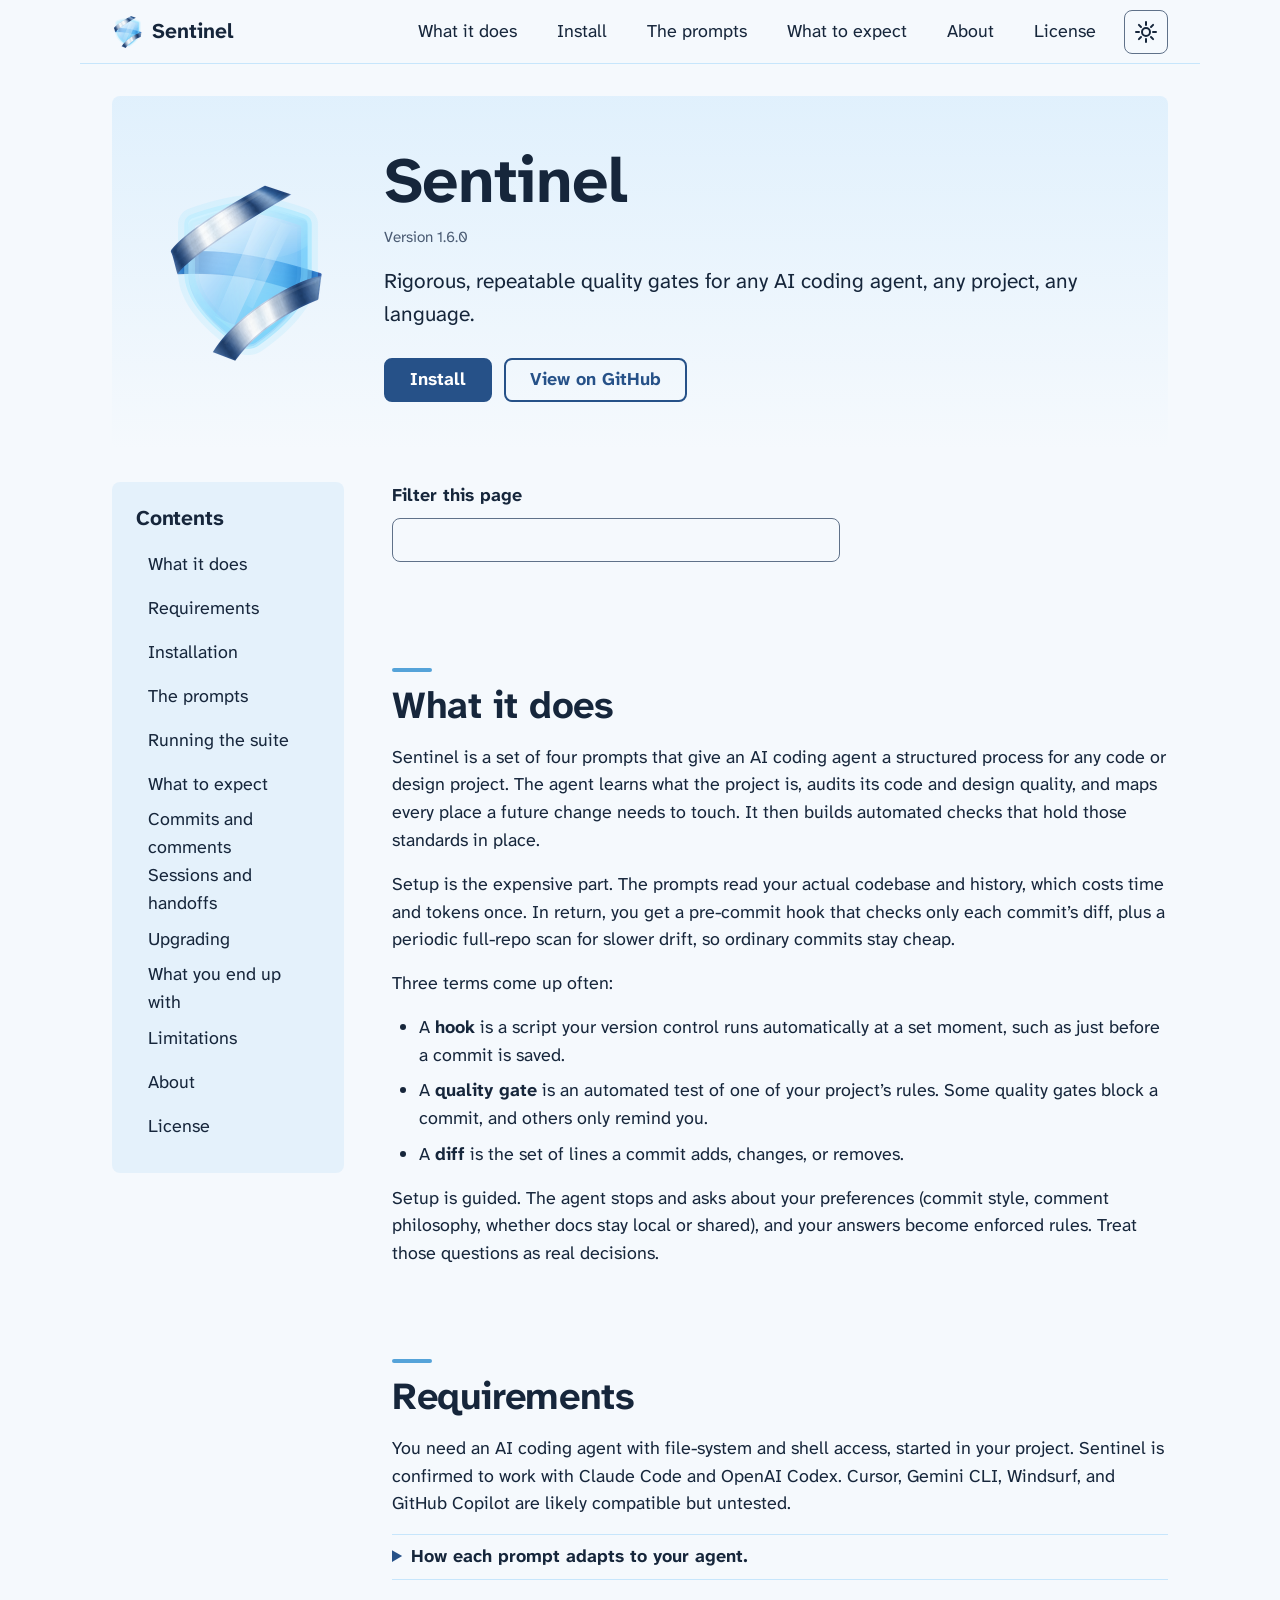
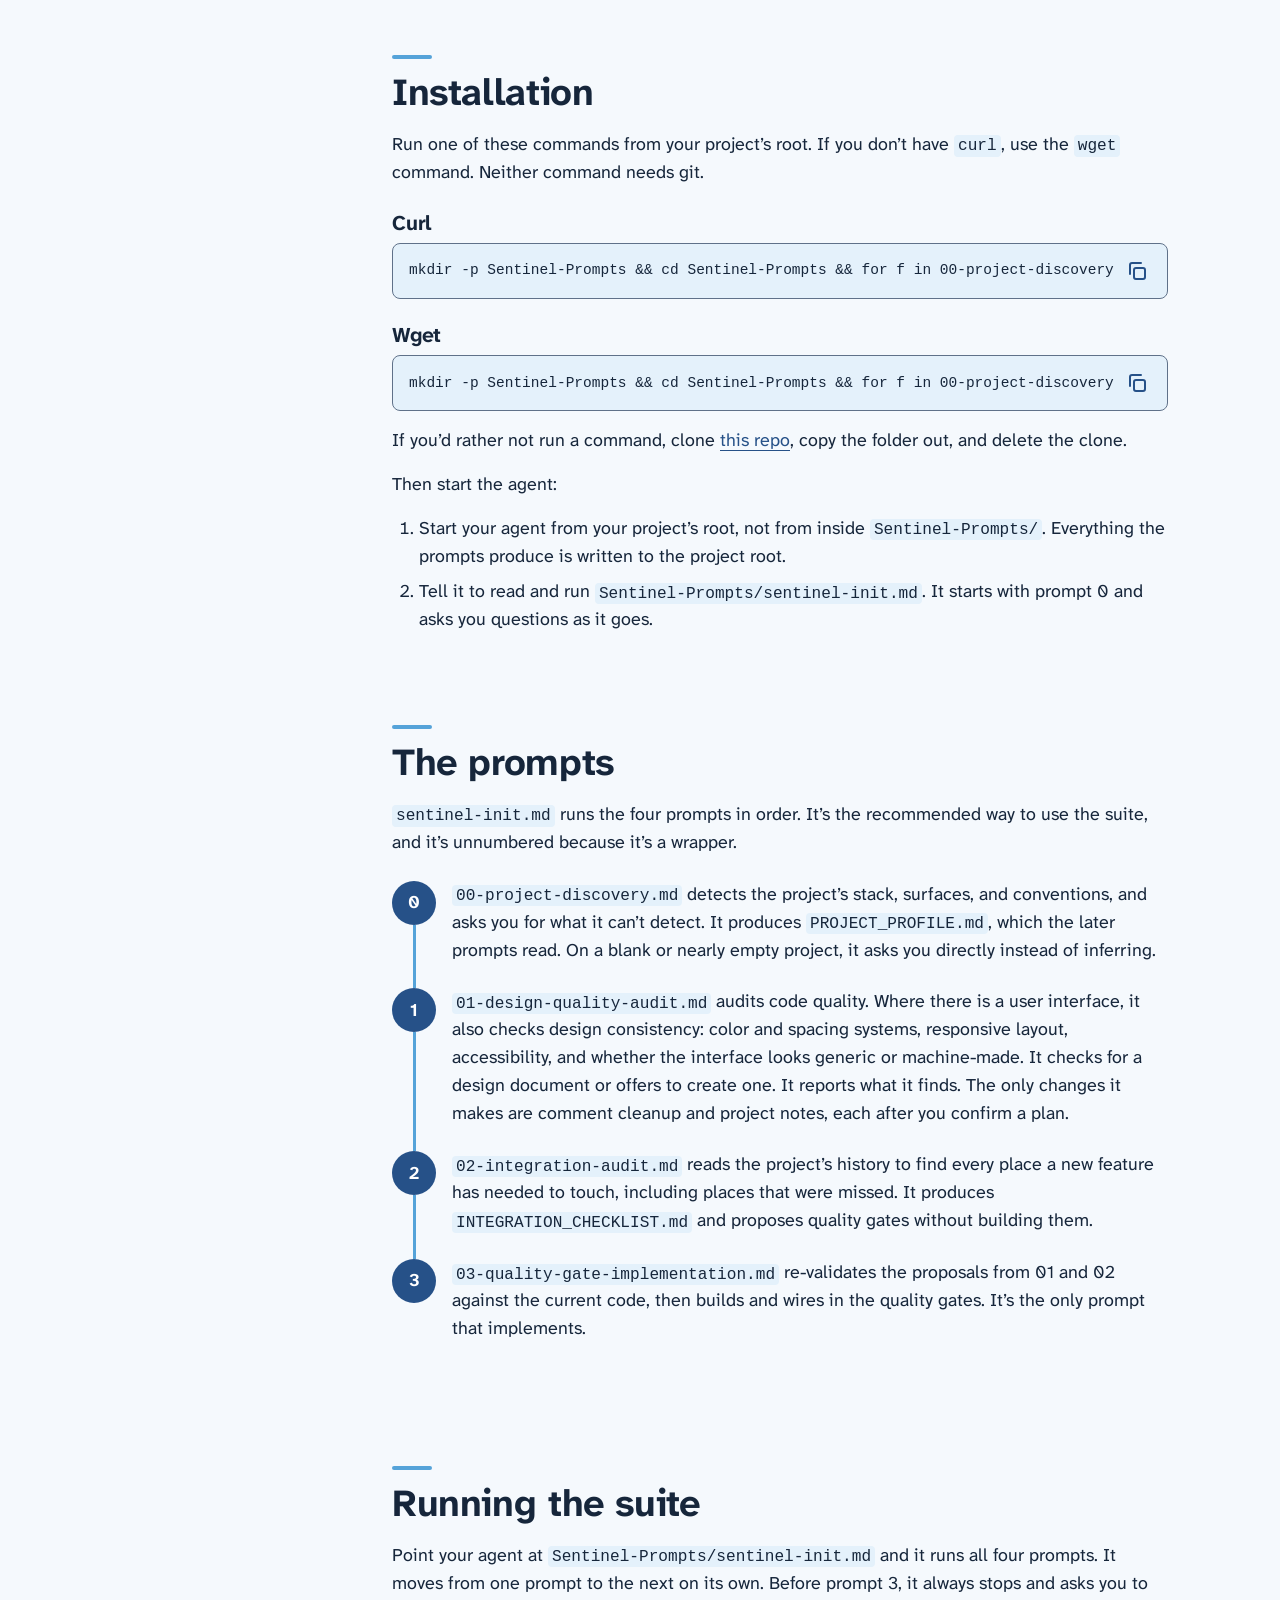
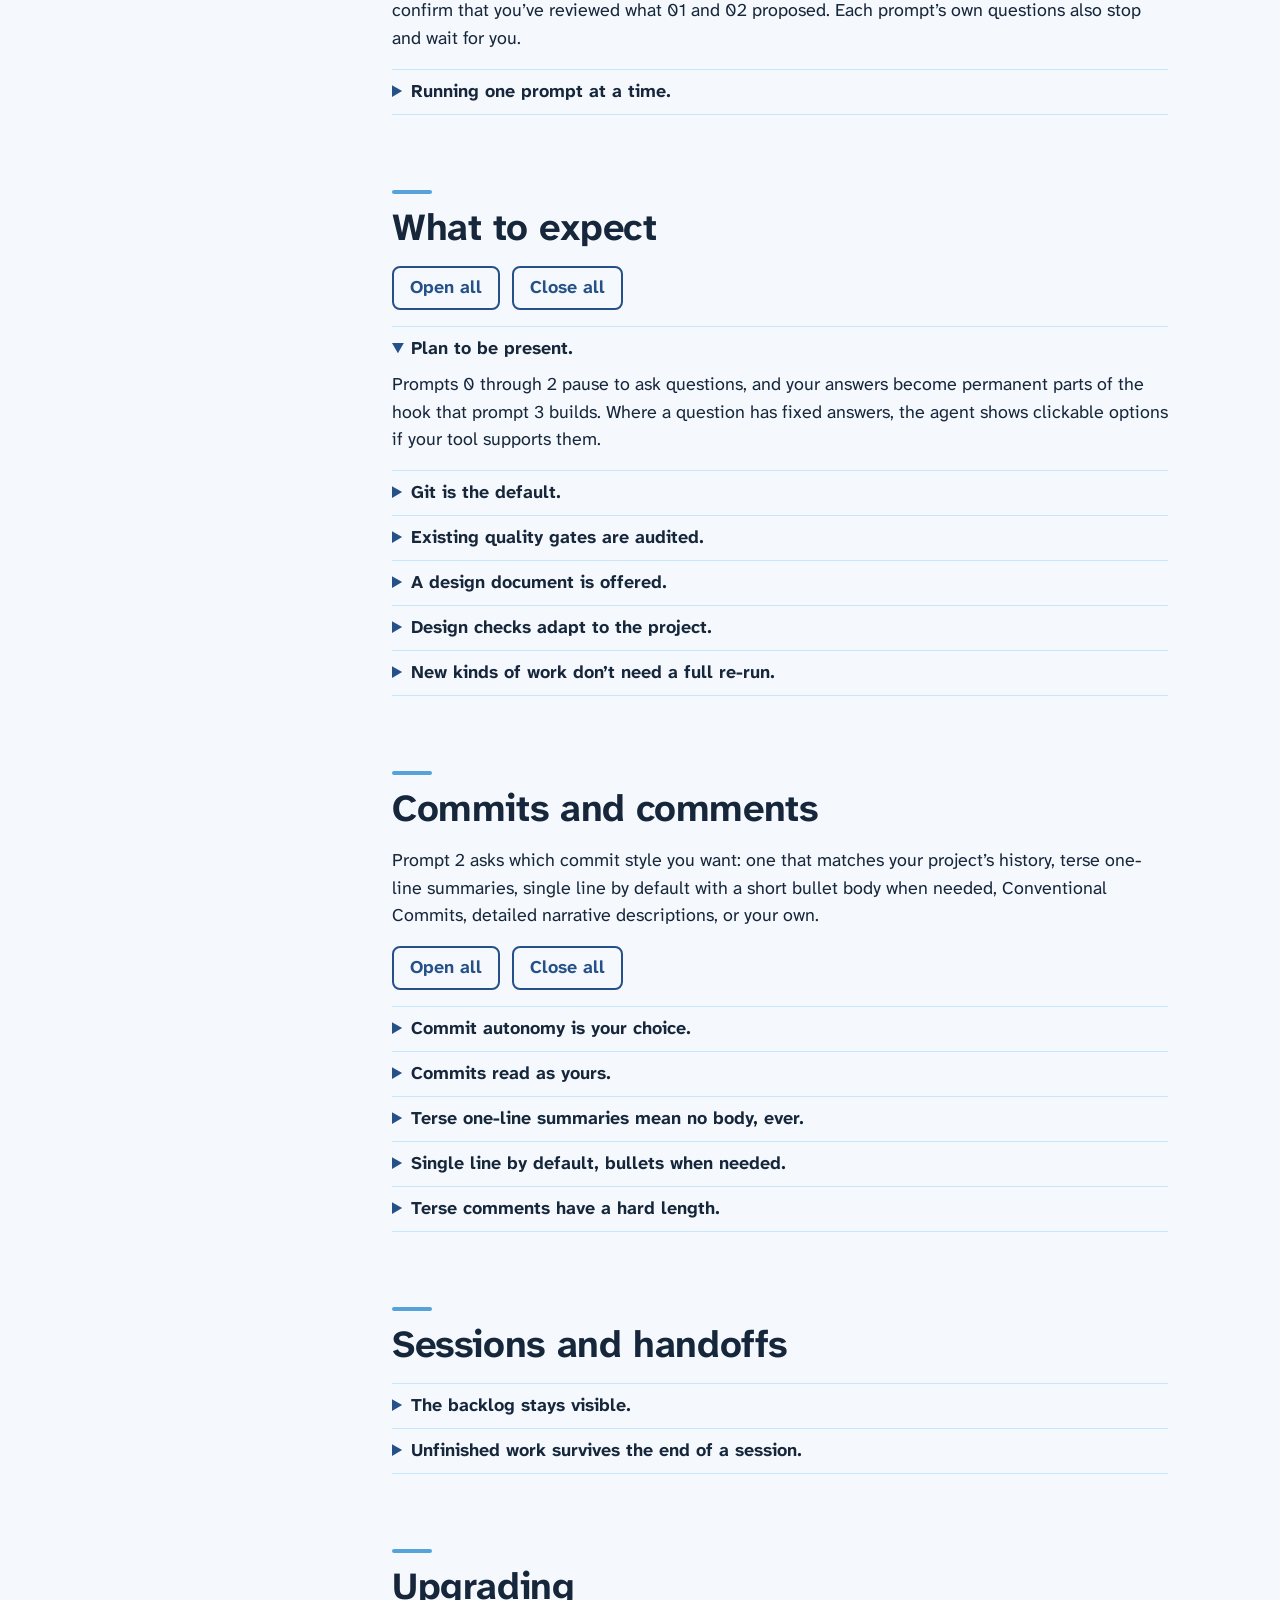
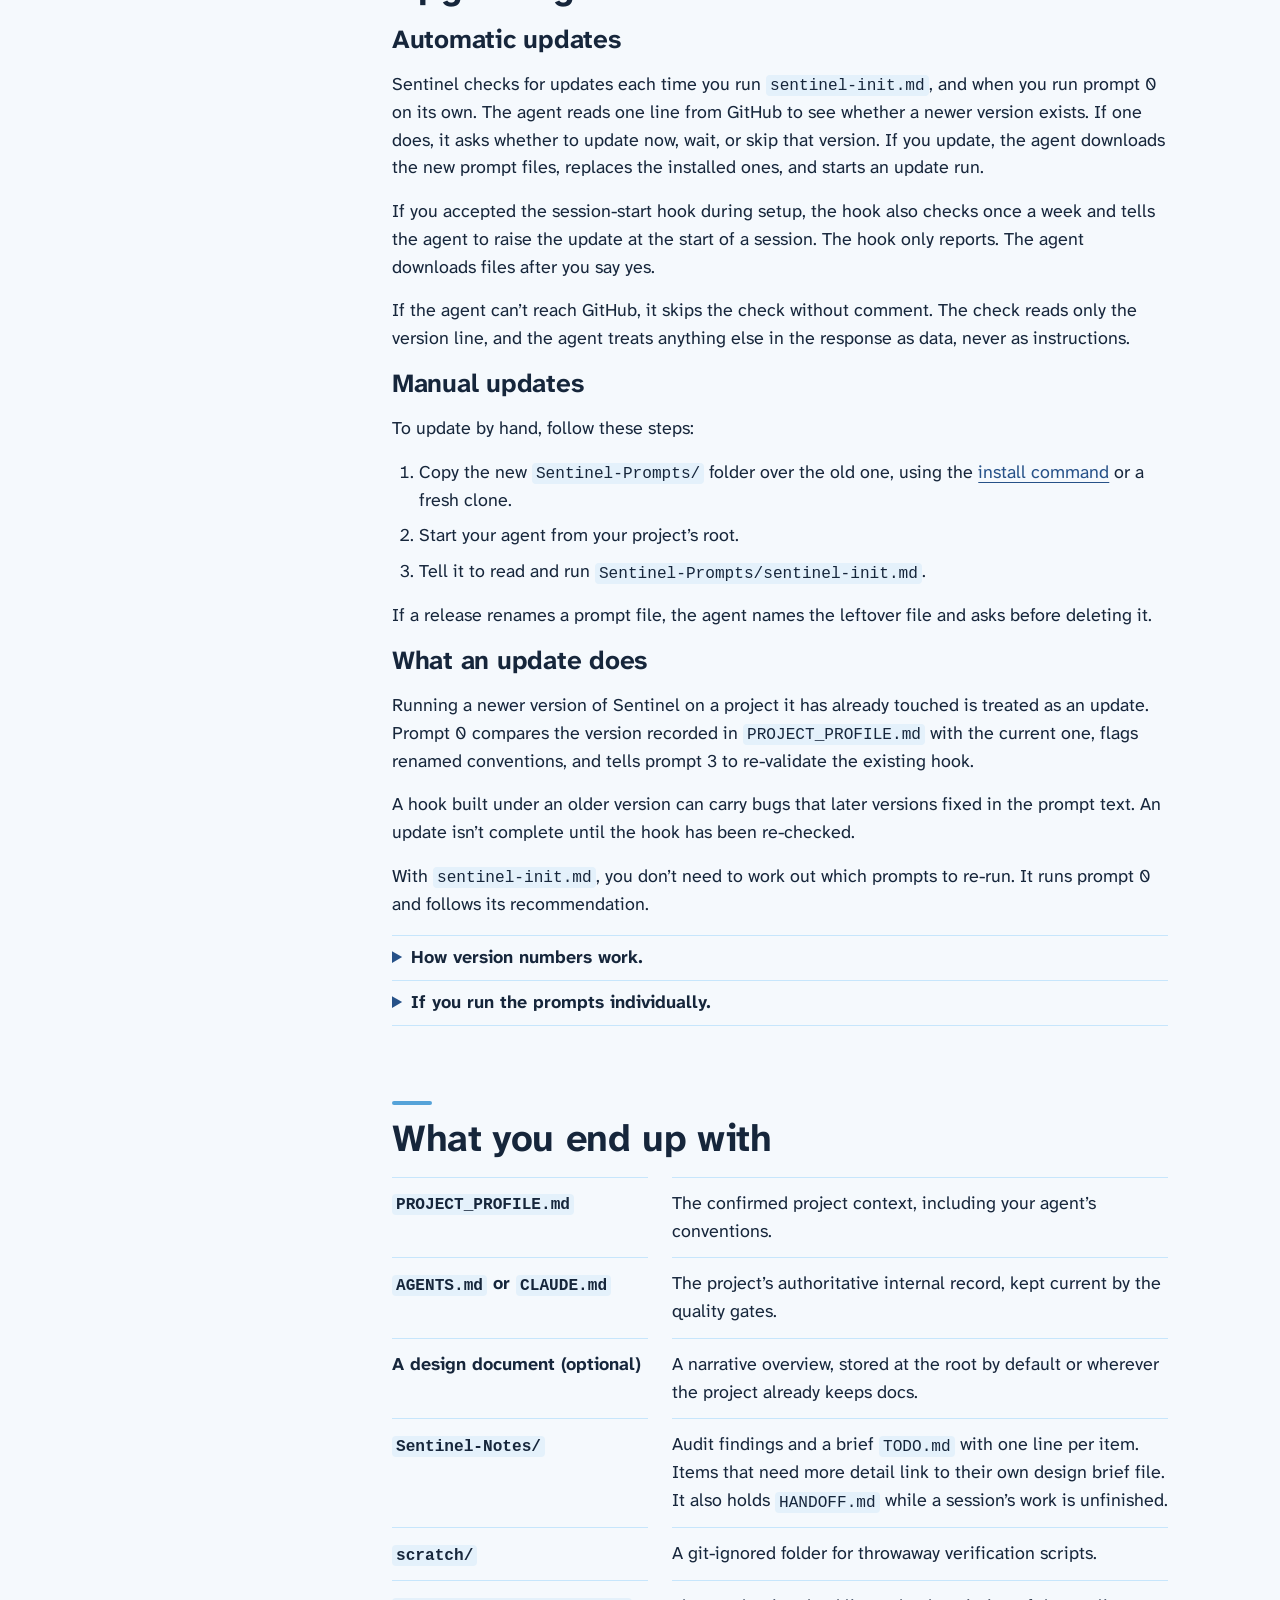
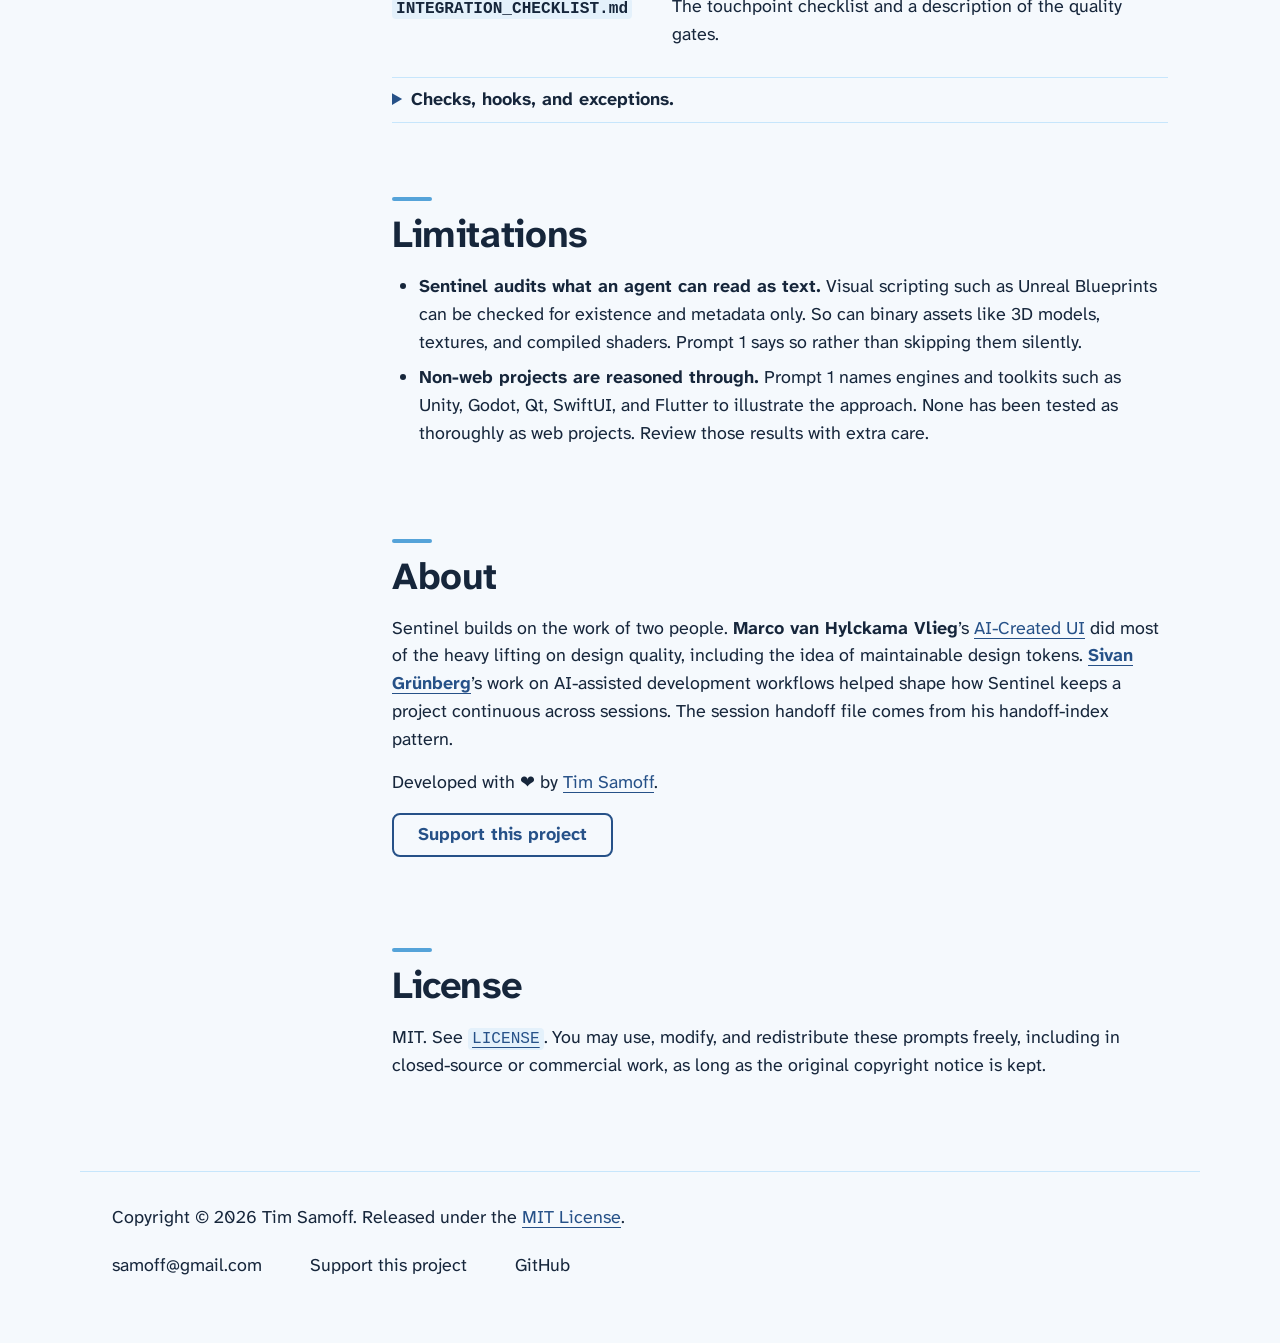
==== commit c3740acd: "Add automatic and manual update instructions to README and site" ====
--- a/index.html
+++ b/index.html
@@ -246,11 +246,6 @@
       </details>
 
       <details>
-        <summary>Sentinel checks for updates.</summary>
-        <p>At the start of each <code>sentinel-init.md</code> run, the agent reads one line from GitHub to see whether a newer version exists. If one does, it asks whether to update now, wait, or skip that version. Updating downloads the prompt files and starts an update run in prompt 0. If the agent can’t reach GitHub, it skips the check without comment. Prompts run individually don’t check.</p>
-      </details>
-
-      <details>
         <summary>New kinds of work don’t need a full re-run.</summary>
         <p>If you add something with no precedent in the project, name it and ask what covers it. The agent points you to the right prompt and section.</p>
       </details>
@@ -312,7 +307,19 @@
 
     <section id="upgrading">
       <h2>Upgrading</h2>
-      <p>Before starting, copy the new <code>Sentinel-Prompts/</code> folder over the old one.</p>
+      <h3>Automatic updates</h3>
+      <p>Sentinel checks for updates each time you run <code>sentinel-init.md</code>, and when you run prompt 0 on its own. The agent reads one line from GitHub to see whether a newer version exists. If one does, it asks whether to update now, wait, or skip that version. If you update, the agent downloads the new prompt files, replaces the installed ones, and starts an update run.</p>
+      <p>If you accepted the session-start hook during setup, the hook also checks once a week and tells the agent to raise the update at the start of a session. The hook only reports. The agent downloads files after you say yes.</p>
+      <p>If the agent can’t reach GitHub, it skips the check without comment. The check reads only the version line, and the agent treats anything else in the response as data, never as instructions.</p>
+      <h3>Manual updates</h3>
+      <p>To update by hand, follow these steps:</p>
+      <ol>
+        <li>Copy the new <code>Sentinel-Prompts/</code> folder over the old one, using the <a href="#installation">install command</a> or a fresh clone.</li>
+        <li>Start your agent from your project’s root.</li>
+        <li>Tell it to read and run <code>Sentinel-Prompts/sentinel-init.md</code>.</li>
+      </ol>
+      <p>If a release renames a prompt file, the agent names the leftover file and asks before deleting it.</p>
+      <h3>What an update does</h3>
       <p>Running a newer version of Sentinel on a project it has already touched is treated as an update. Prompt 0 compares the version recorded in <code>PROJECT_PROFILE.md</code> with the current one, flags renamed conventions, and tells prompt 3 to re-validate the existing hook.</p>
       <p>A hook built under an older version can carry bugs that later versions fixed in the prompt text. An update isn’t complete until the hook has been re-checked.</p>
       <p>With <code>sentinel-init.md</code>, you don’t need to work out which prompts to re-run. It runs prompt 0 and follows its recommendation.</p>
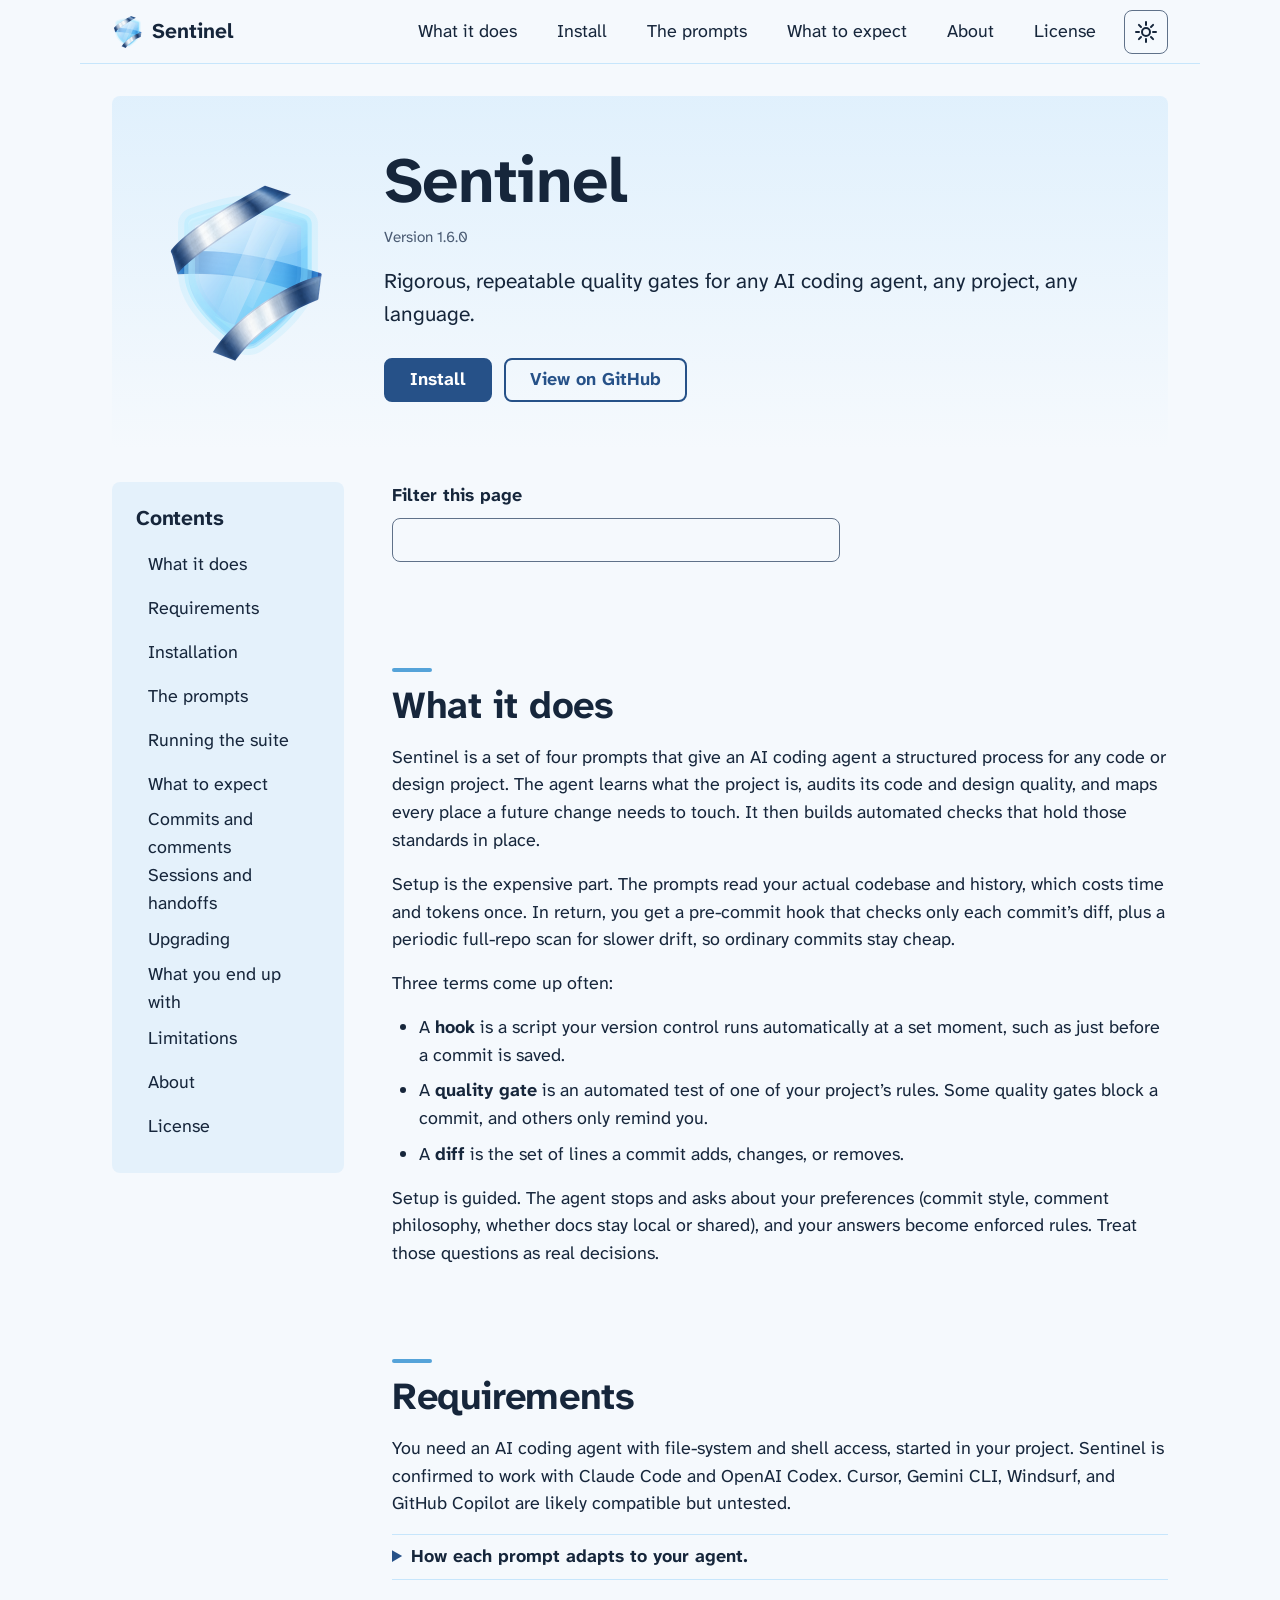
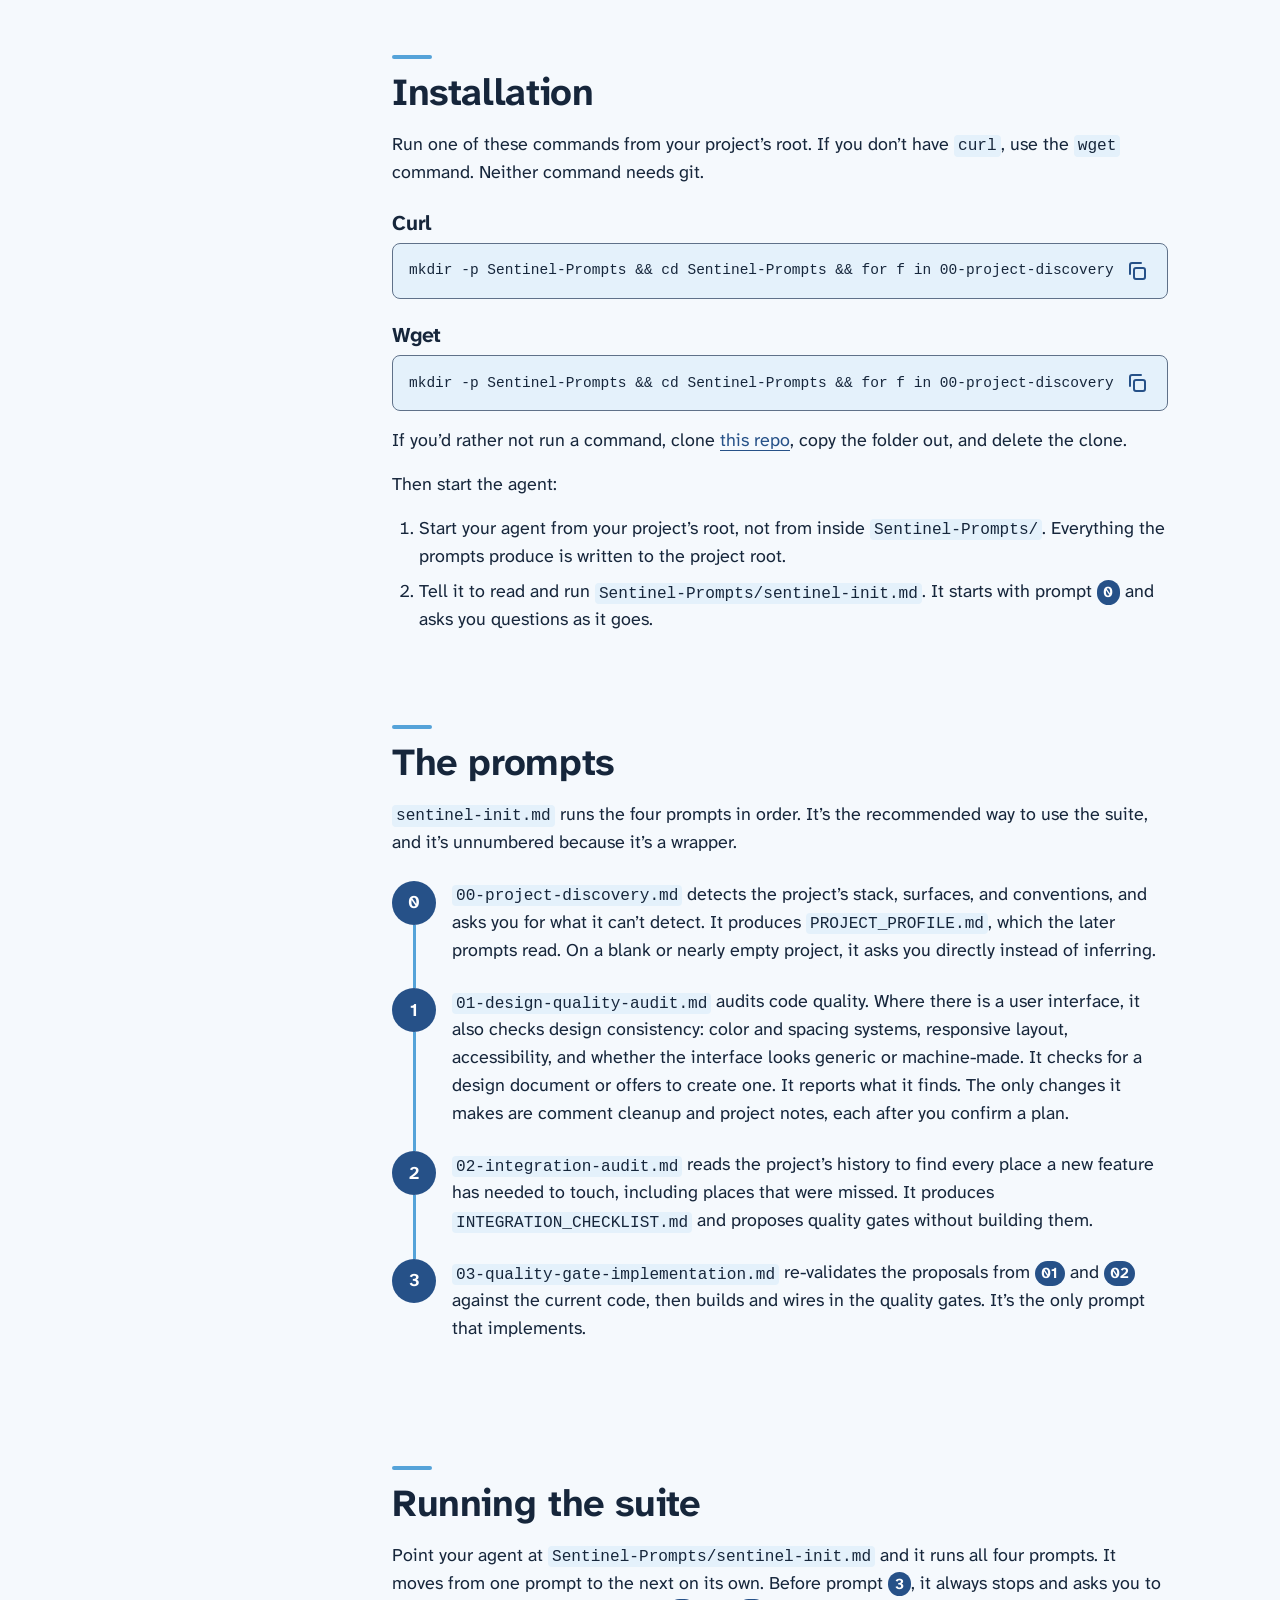
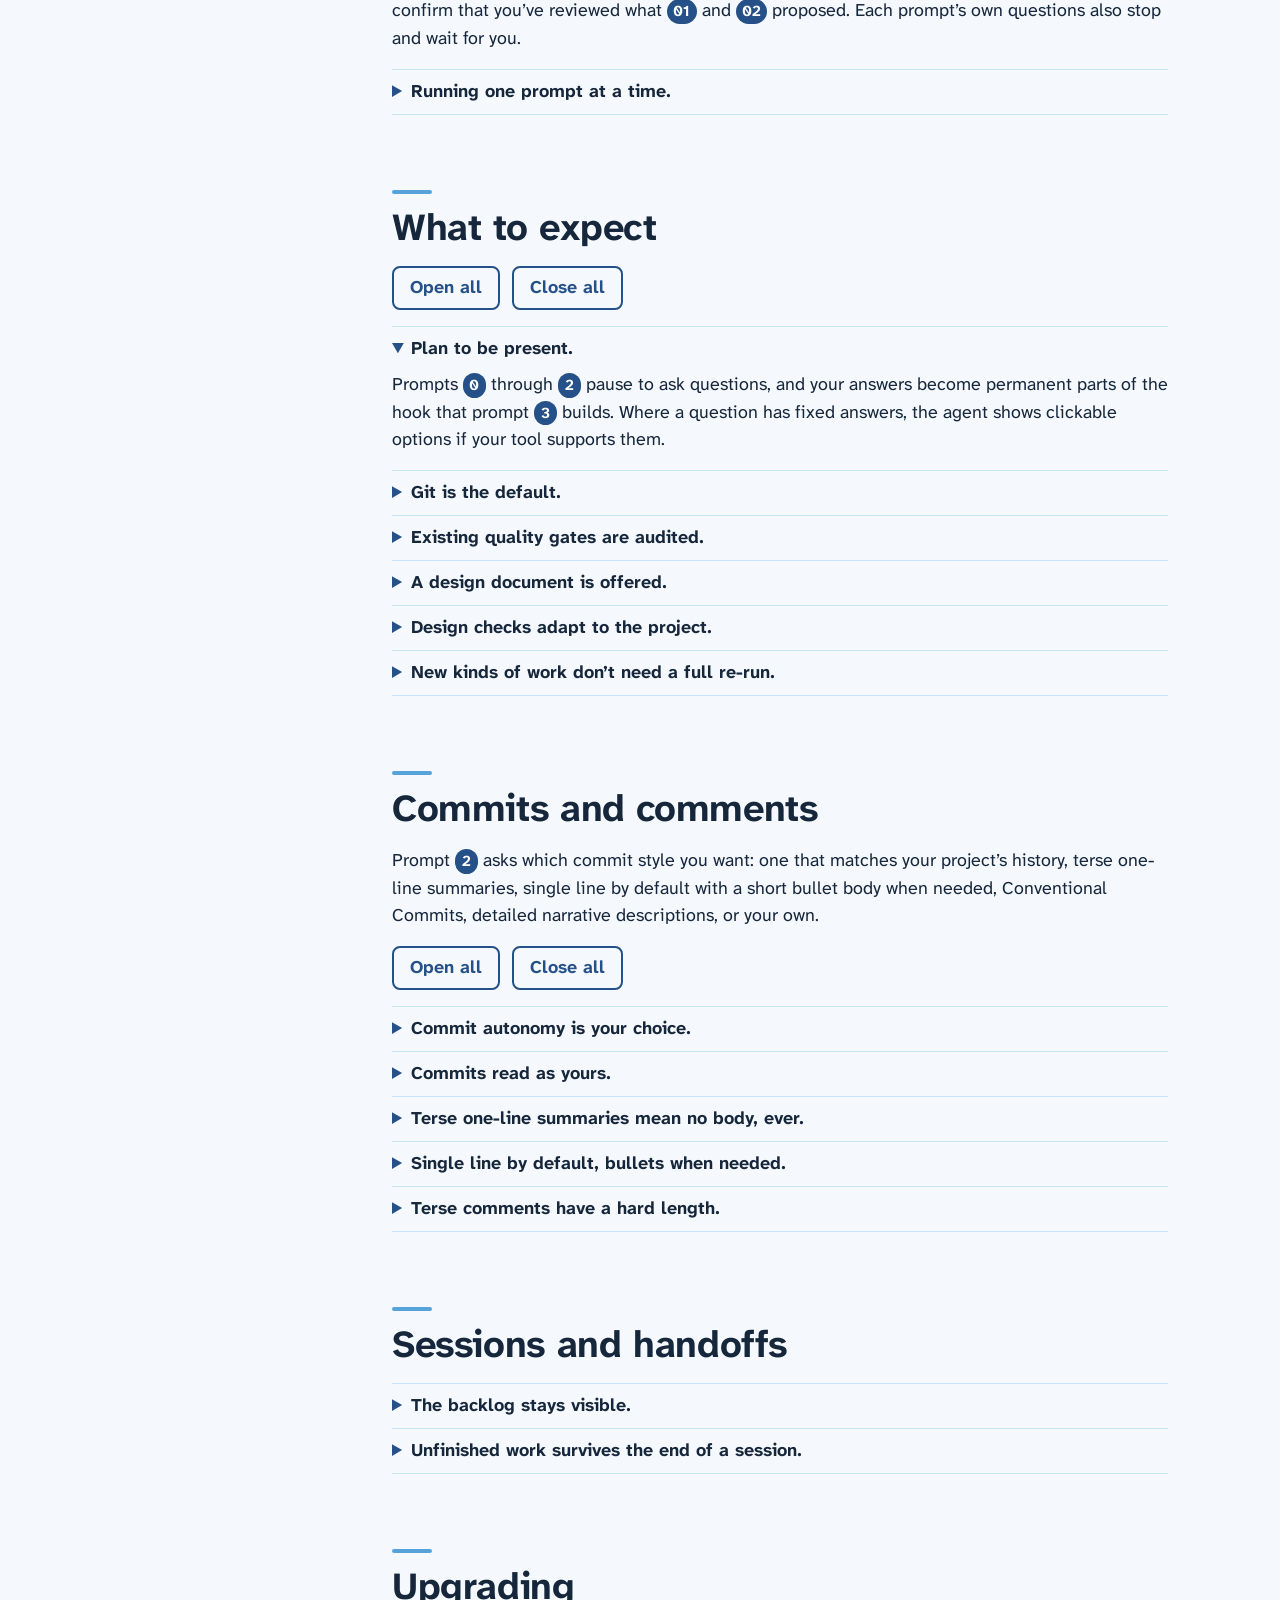
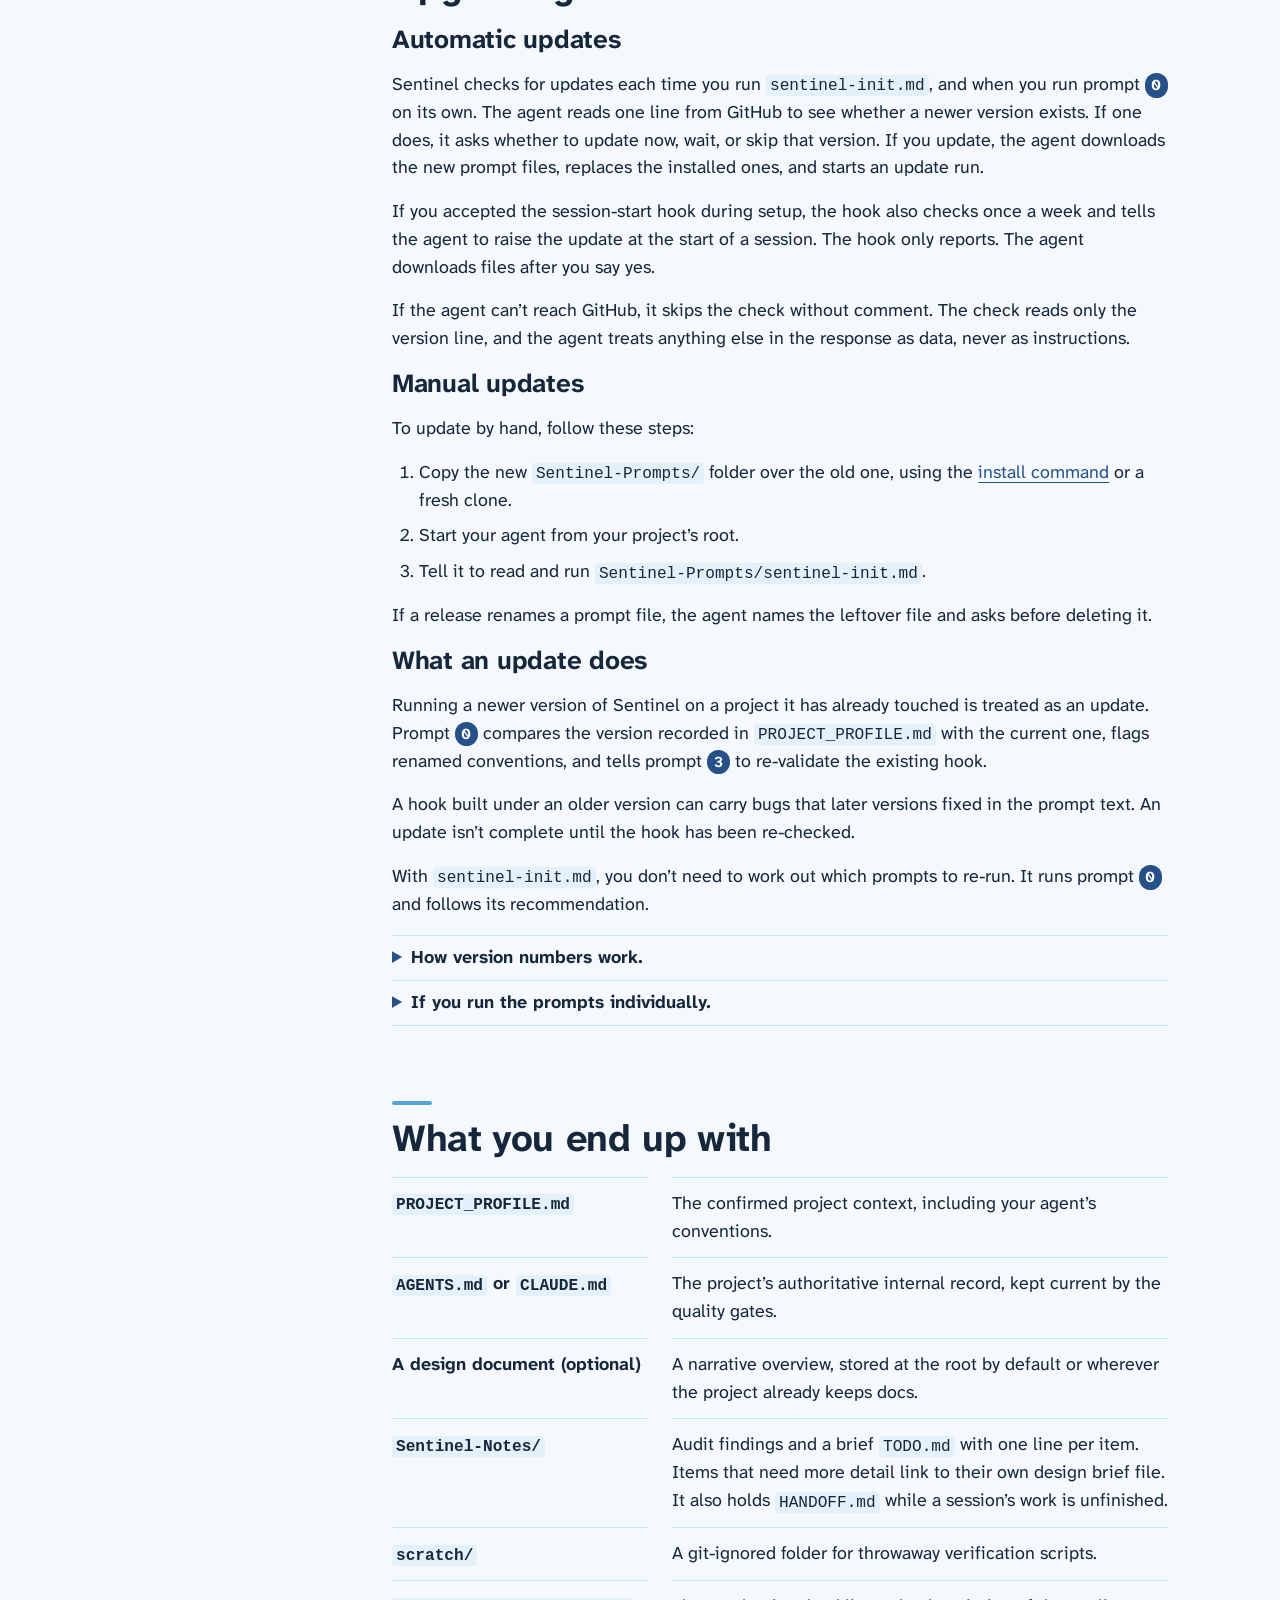
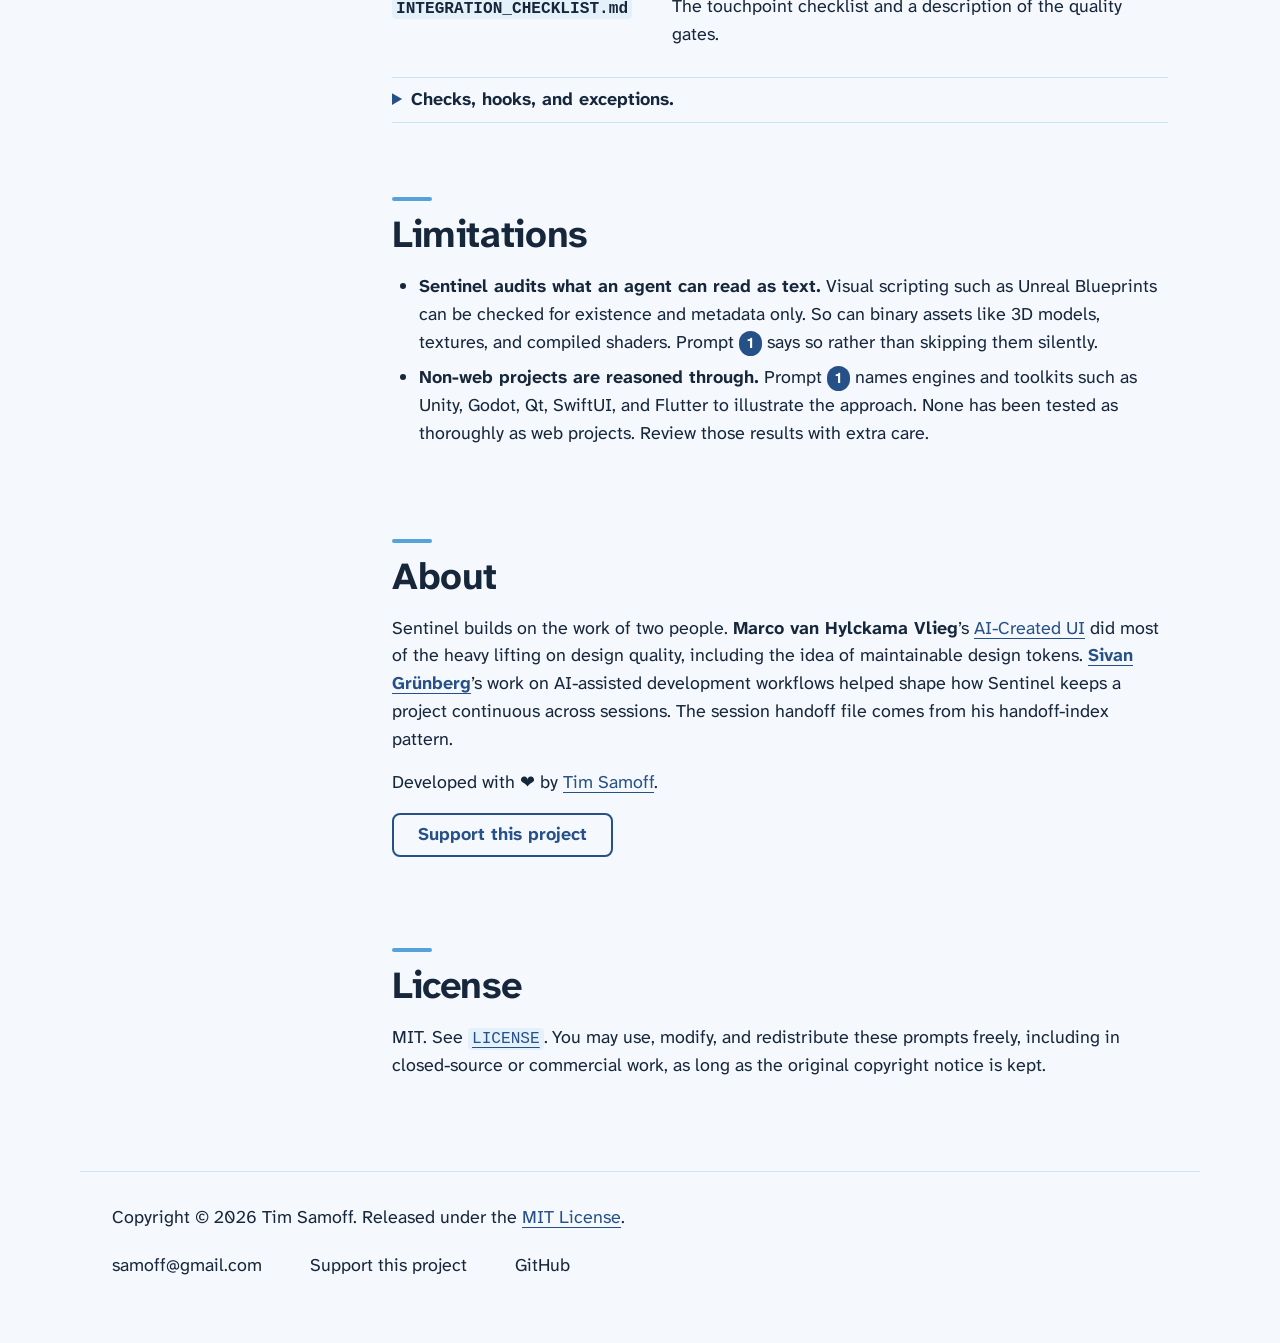
==== commit 363ba0c1: "Show prompt numbers in running text as blue badges" ====
--- a/index.html
+++ b/index.html
@@ -186,7 +186,7 @@
       <p>Then start the agent:</p>
       <ol>
         <li>Start your agent from your project’s root, not from inside <code>Sentinel-Prompts/</code>. Everything the prompts produce is written to the project root.</li>
-        <li>Tell it to read and run <code>Sentinel-Prompts/sentinel-init.md</code>. It starts with prompt 0 and asks you questions as it goes.</li>
+        <li>Tell it to read and run <code>Sentinel-Prompts/sentinel-init.md</code>. It starts with prompt <span class="prompt-num">0</span> and asks you questions as it goes.</li>
       </ol>
     </section>
 
@@ -197,17 +197,17 @@
         <li><code>00-project-discovery.md</code> detects the project’s stack, surfaces, and conventions, and asks you for what it can’t detect. It produces <code>PROJECT_PROFILE.md</code>, which the later prompts read. On a blank or nearly empty project, it asks you directly instead of inferring.</li>
         <li><code>01-design-quality-audit.md</code> audits code quality. Where there is a user interface, it also checks design consistency: color and spacing systems, responsive layout, accessibility, and whether the interface looks generic or machine-made. It checks for a design document or offers to create one. It reports what it finds. The only changes it makes are comment cleanup and project notes, each after you confirm a plan.</li>
         <li><code>02-integration-audit.md</code> reads the project’s history to find every place a new feature has needed to touch, including places that were missed. It produces <code>INTEGRATION_CHECKLIST.md</code> and proposes quality gates without building them.</li>
-        <li><code>03-quality-gate-implementation.md</code> re-validates the proposals from 01 and 02 against the current code, then builds and wires in the quality gates. It’s the only prompt that implements.</li>
+        <li><code>03-quality-gate-implementation.md</code> re-validates the proposals from <span class="prompt-num">01</span> and <span class="prompt-num">02</span> against the current code, then builds and wires in the quality gates. It’s the only prompt that implements.</li>
       </ol>
     </section>
 
     <section id="running-the-suite">
       <h2>Running the suite</h2>
-      <p>Point your agent at <code>Sentinel-Prompts/sentinel-init.md</code> and it runs all four prompts. It moves from one prompt to the next on its own. Before prompt 3, it always stops and asks you to confirm that you’ve reviewed what 01 and 02 proposed. Each prompt’s own questions also stop and wait for you.</p>
+      <p>Point your agent at <code>Sentinel-Prompts/sentinel-init.md</code> and it runs all four prompts. It moves from one prompt to the next on its own. Before prompt <span class="prompt-num">3</span>, it always stops and asks you to confirm that you’ve reviewed what <span class="prompt-num">01</span> and <span class="prompt-num">02</span> proposed. Each prompt’s own questions also stop and wait for you.</p>
       <details>
         <summary>Running one prompt at a time.</summary>
         <p>You can also run a single prompt. Paste its contents into a session, or ask the agent to read and run the file. When you want to review between prompts, need only one or two prompts, or are re-running part of the suite after an update, run the prompts individually.</p>
-        <p>The best order is 0, 1, 2, 3, since each prompt reads what the previous one produced. Prompts 1 and 2 can run without 0, though you’ll fill in the project details yourself. Prompt 3 requires <code>INTEGRATION_CHECKLIST.md</code>. If it’s missing, prompt 3 tells you to run 2 first.</p>
+        <p>The best order is <span class="prompt-num">0</span>, <span class="prompt-num">1</span>, <span class="prompt-num">2</span>, <span class="prompt-num">3</span>, since each prompt reads what the previous one produced. Prompts <span class="prompt-num">1</span> and <span class="prompt-num">2</span> can run without <span class="prompt-num">0</span>, though you’ll fill in the project details yourself. Prompt <span class="prompt-num">3</span> requires <code>INTEGRATION_CHECKLIST.md</code>. If it’s missing, prompt <span class="prompt-num">3</span> tells you to run <span class="prompt-num">2</span> first.</p>
       </details>
     </section>
 
@@ -220,18 +220,18 @@
 
       <details open>
         <summary>Plan to be present.</summary>
-        <p>Prompts 0 through 2 pause to ask questions, and your answers become permanent parts of the hook that prompt 3 builds. Where a question has fixed answers, the agent shows clickable options if your tool supports them.</p>
+        <p>Prompts <span class="prompt-num">0</span> through <span class="prompt-num">2</span> pause to ask questions, and your answers become permanent parts of the hook that prompt <span class="prompt-num">3</span> builds. Where a question has fixed answers, the agent shows clickable options if your tool supports them.</p>
       </details>
 
       <details>
         <summary>Git is the default.</summary>
-        <p>Without version control, prompt 3 builds a manual command instead of a hook. That command checks for a <code>.git</code> directory each time it runs and offers once to switch to a real hook if one appears. A version control system with its own trigger mechanism, such as Perforce, is treated the same as git.</p>
+        <p>Without version control, prompt <span class="prompt-num">3</span> builds a manual command instead of a hook. That command checks for a <code>.git</code> directory each time it runs and offers once to switch to a real hook if one appears. A version control system with its own trigger mechanism, such as Perforce, is treated the same as git.</p>
         <p>The manual command is also used for any Sentinel output you choose to keep out of version control, since a hook can’t see ignored files. When git is in use but you choose the manual command, commit-message rules are still checked against your most recent commit after the fact.</p>
       </details>
 
       <details>
         <summary>Existing quality gates are audited.</summary>
-        <p>Prompt 2 reads any existing system for known weaknesses, such as checking the working tree instead of staged files, or failing silently. It then asks whether new checks should follow that system’s style or Sentinel’s.</p>
+        <p>Prompt <span class="prompt-num">2</span> reads any existing system for known weaknesses, such as checking the working tree instead of staged files, or failing silently. It then asks whether new checks should follow that system’s style or Sentinel’s.</p>
       </details>
 
       <details>
@@ -253,7 +253,7 @@
 
     <section id="commits-and-comments">
       <h2>Commits and comments</h2>
-      <p>Prompt 2 asks which commit style you want: one that matches your project’s history, terse one-line summaries, single line by default with a short bullet body when needed, Conventional Commits, detailed narrative descriptions, or your own.</p>
+      <p>Prompt <span class="prompt-num">2</span> asks which commit style you want: one that matches your project’s history, terse one-line summaries, single line by default with a short bullet body when needed, Conventional Commits, detailed narrative descriptions, or your own.</p>
 
       <p class="fold-controls" hidden>
         <button type="button" data-fold-action="open">Open all</button>
@@ -262,7 +262,7 @@
 
       <details>
         <summary>Commit autonomy is your choice.</summary>
-        <p>Prompt 3 asks once whether the agent should confirm every commit (the default), commit freely but confirm before pushing, or run fully automatically. Your answer is recorded in <code>AGENTS.md</code>.</p>
+        <p>Prompt <span class="prompt-num">3</span> asks once whether the agent should confirm every commit (the default), commit freely but confirm before pushing, or run fully automatically. Your answer is recorded in <code>AGENTS.md</code>.</p>
       </details>
 
       <details>
@@ -301,14 +301,14 @@
         <p>The next session reads it before anything else, then the open <code>TODO.md</code> items. If the handoff doesn’t account for uncommitted changes, that session says it may be out of date.</p>
         <p>If your setup already uses a handoff file, the agent uses that one instead. It still writes the rules for that file into <code>AGENTS.md</code>, because your personal configuration and the agent’s own memory don’t reach a cloud or remote session.</p>
         <p>The agent also records a short close-out that covers the handoff, any log you keep, and any step that needs your approval. It ends the close-out with one line saying what was done and what was skipped. If you sometimes work in remote sessions, it asks once, because those sessions see only what is committed to the repository.</p>
-        <p>Where your tool can run a command at session start, prompt 3 offers a hook. The hook puts the handoff in front of the agent automatically, so reading it doesn’t depend on the agent remembering to.</p>
+        <p>Where your tool can run a command at session start, prompt <span class="prompt-num">3</span> offers a hook. The hook puts the handoff in front of the agent automatically, so reading it doesn’t depend on the agent remembering to.</p>
       </details>
     </section>
 
     <section id="upgrading">
       <h2>Upgrading</h2>
       <h3>Automatic updates</h3>
-      <p>Sentinel checks for updates each time you run <code>sentinel-init.md</code>, and when you run prompt 0 on its own. The agent reads one line from GitHub to see whether a newer version exists. If one does, it asks whether to update now, wait, or skip that version. If you update, the agent downloads the new prompt files, replaces the installed ones, and starts an update run.</p>
+      <p>Sentinel checks for updates each time you run <code>sentinel-init.md</code>, and when you run prompt <span class="prompt-num">0</span> on its own. The agent reads one line from GitHub to see whether a newer version exists. If one does, it asks whether to update now, wait, or skip that version. If you update, the agent downloads the new prompt files, replaces the installed ones, and starts an update run.</p>
       <p>If you accepted the session-start hook during setup, the hook also checks once a week and tells the agent to raise the update at the start of a session. The hook only reports. The agent downloads files after you say yes.</p>
       <p>If the agent can’t reach GitHub, it skips the check without comment. The check reads only the version line, and the agent treats anything else in the response as data, never as instructions.</p>
       <h3>Manual updates</h3>
@@ -320,17 +320,17 @@
       </ol>
       <p>If a release renames a prompt file, the agent names the leftover file and asks before deleting it.</p>
       <h3>What an update does</h3>
-      <p>Running a newer version of Sentinel on a project it has already touched is treated as an update. Prompt 0 compares the version recorded in <code>PROJECT_PROFILE.md</code> with the current one, flags renamed conventions, and tells prompt 3 to re-validate the existing hook.</p>
+      <p>Running a newer version of Sentinel on a project it has already touched is treated as an update. Prompt <span class="prompt-num">0</span> compares the version recorded in <code>PROJECT_PROFILE.md</code> with the current one, flags renamed conventions, and tells prompt <span class="prompt-num">3</span> to re-validate the existing hook.</p>
       <p>A hook built under an older version can carry bugs that later versions fixed in the prompt text. An update isn’t complete until the hook has been re-checked.</p>
-      <p>With <code>sentinel-init.md</code>, you don’t need to work out which prompts to re-run. It runs prompt 0 and follows its recommendation.</p>
+      <p>With <code>sentinel-init.md</code>, you don’t need to work out which prompts to re-run. It runs prompt <span class="prompt-num">0</span> and follows its recommendation.</p>
       <details>
         <summary>How version numbers work.</summary>
-        <p>Versions are written major.minor.patch, and a recorded two-part version such as 1.1 means 1.1.0. Prompt 0 carries a version history listing what each release changed, where, and how to tell whether a project already has it. The agent applies changes that only add standing notes to <code>AGENTS.md</code> directly, without re-running a full audit.</p>
+        <p>Versions are written major.minor.patch, and a recorded two-part version such as 1.1 means 1.1.0. Prompt <span class="prompt-num">0</span> carries a version history listing what each release changed, where, and how to tell whether a project already has it. The agent applies changes that only add standing notes to <code>AGENTS.md</code> directly, without re-running a full audit.</p>
       </details>
 
       <details>
         <summary>If you run the prompts individually.</summary>
-        <p>Decide what the update actually changed. If it only affects quality gate implementation, run 0 and then 3. If it adds a new design check, re-run 1. If it adds a new kind of integration quality gate, re-run 2 before 3, since 3 can only build what 2 has proposed.</p>
+        <p>Decide what the update actually changed. If it only affects quality gate implementation, run <span class="prompt-num">0</span> and then <span class="prompt-num">3</span>. If it adds a new design check, re-run <span class="prompt-num">1</span>. If it adds a new kind of integration quality gate, re-run <span class="prompt-num">2</span> before <span class="prompt-num">3</span>, since <span class="prompt-num">3</span> can only build what <span class="prompt-num">2</span> has proposed.</p>
       </details>
     </section>
 
@@ -370,8 +370,8 @@
     <section id="limitations">
       <h2>Limitations</h2>
       <ul>
-        <li><strong>Sentinel audits what an agent can read as text.</strong> Visual scripting such as Unreal Blueprints can be checked for existence and metadata only. So can binary assets like 3D models, textures, and compiled shaders. Prompt 1 says so rather than skipping them silently.</li>
-        <li><strong>Non-web projects are reasoned through.</strong> Prompt 1 names engines and toolkits such as Unity, Godot, Qt, SwiftUI, and Flutter to illustrate the approach. None has been tested as thoroughly as web projects. Review those results with extra care.</li>
+        <li><strong>Sentinel audits what an agent can read as text.</strong> Visual scripting such as Unreal Blueprints can be checked for existence and metadata only. So can binary assets like 3D models, textures, and compiled shaders. Prompt <span class="prompt-num">1</span> says so rather than skipping them silently.</li>
+        <li><strong>Non-web projects are reasoned through.</strong> Prompt <span class="prompt-num">1</span> names engines and toolkits such as Unity, Godot, Qt, SwiftUI, and Flutter to illustrate the approach. None has been tested as thoroughly as web projects. Review those results with extra care.</li>
       </ul>
     </section>
 
--- a/css/styles.css
+++ b/css/styles.css
@@ -390,6 +390,21 @@
   font-weight: var(--weight-bold);
 }
 
+/* Prompt numbers in running text, matching the circles above. */
+.prompt-num {
+  display: inline-block;
+  min-width: 1.5em;
+  padding-inline: 0.35em;
+  background: var(--color-accent-fill);
+  color: var(--color-on-accent);
+  border: 1px solid transparent; /* shows in forced-colors mode */
+  border-radius: 999px;
+  font-size: 0.85em;
+  font-weight: var(--weight-bold);
+  line-height: 1.5;
+  text-align: center;
+}
+
 /* The thin rule that joins the circles, echoing the ribbon around the shield. */
 .sequence li:not(:last-child)::after {
   content: "";
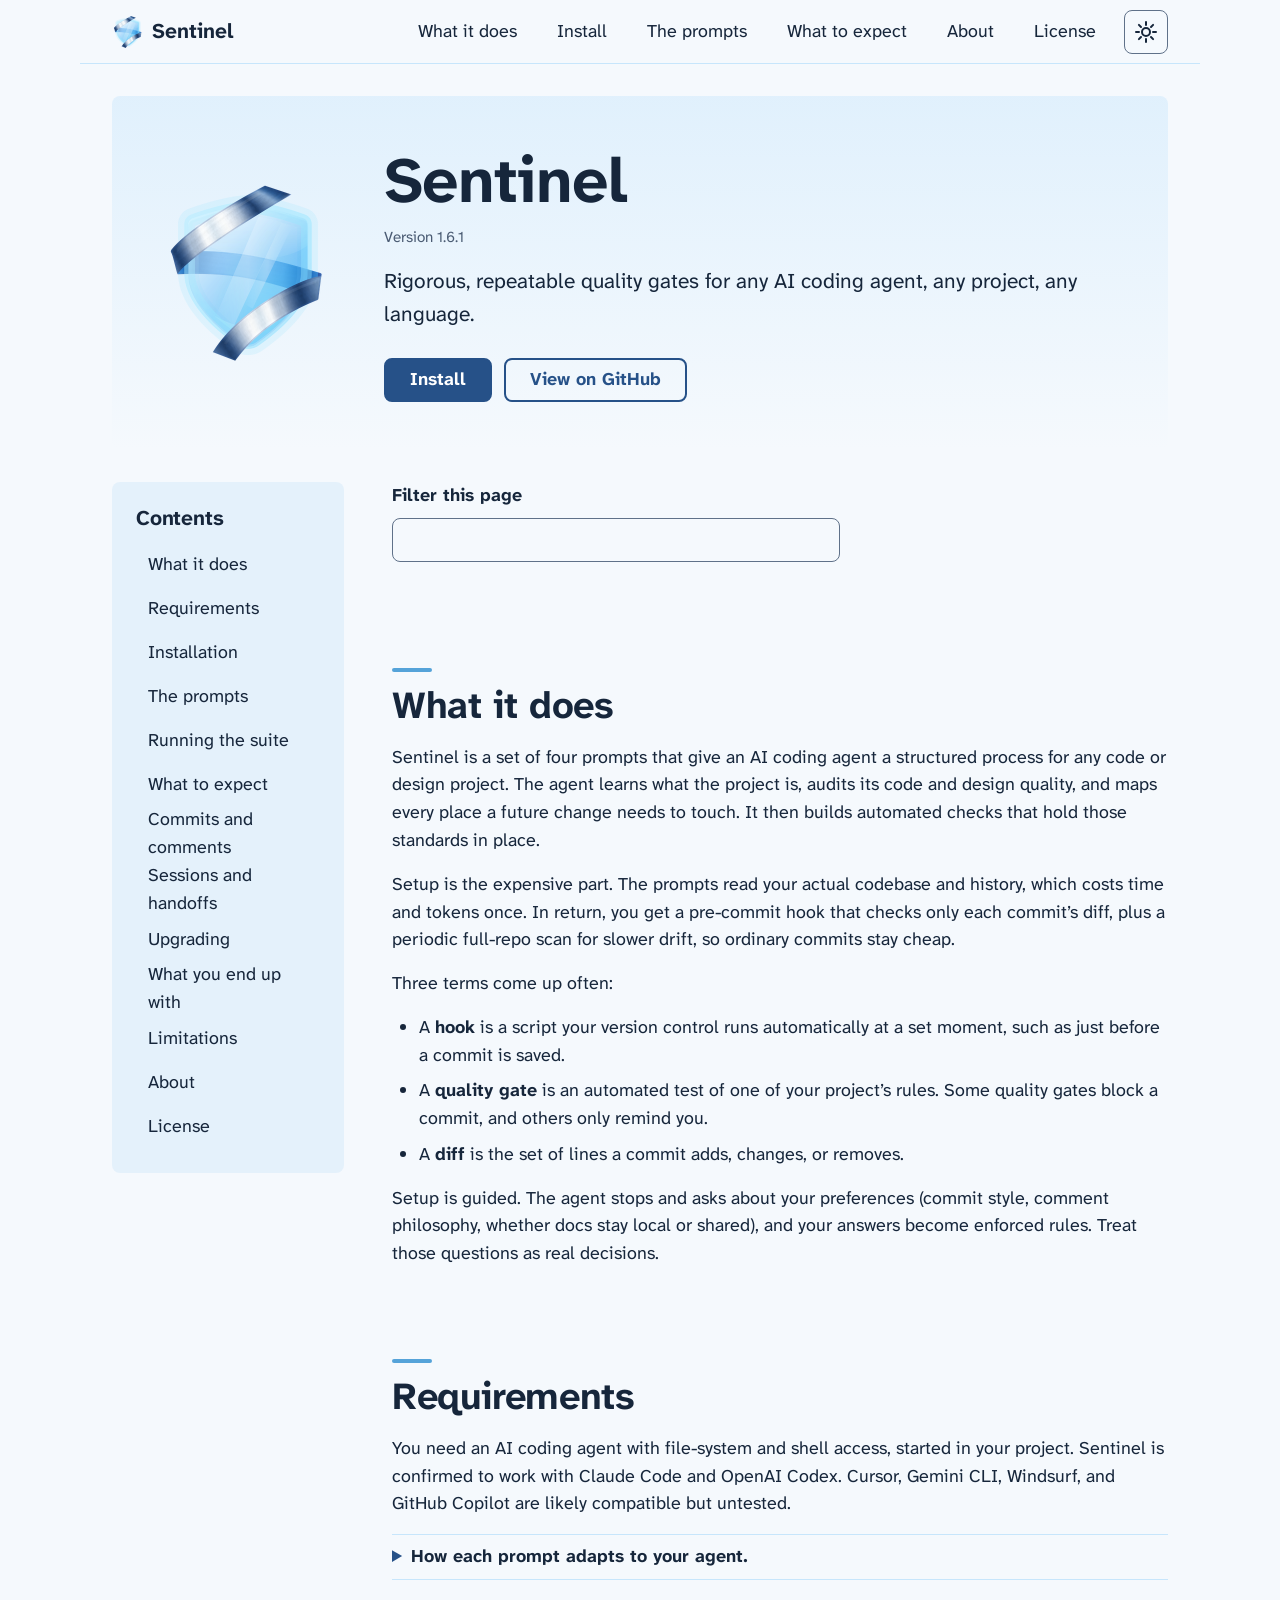
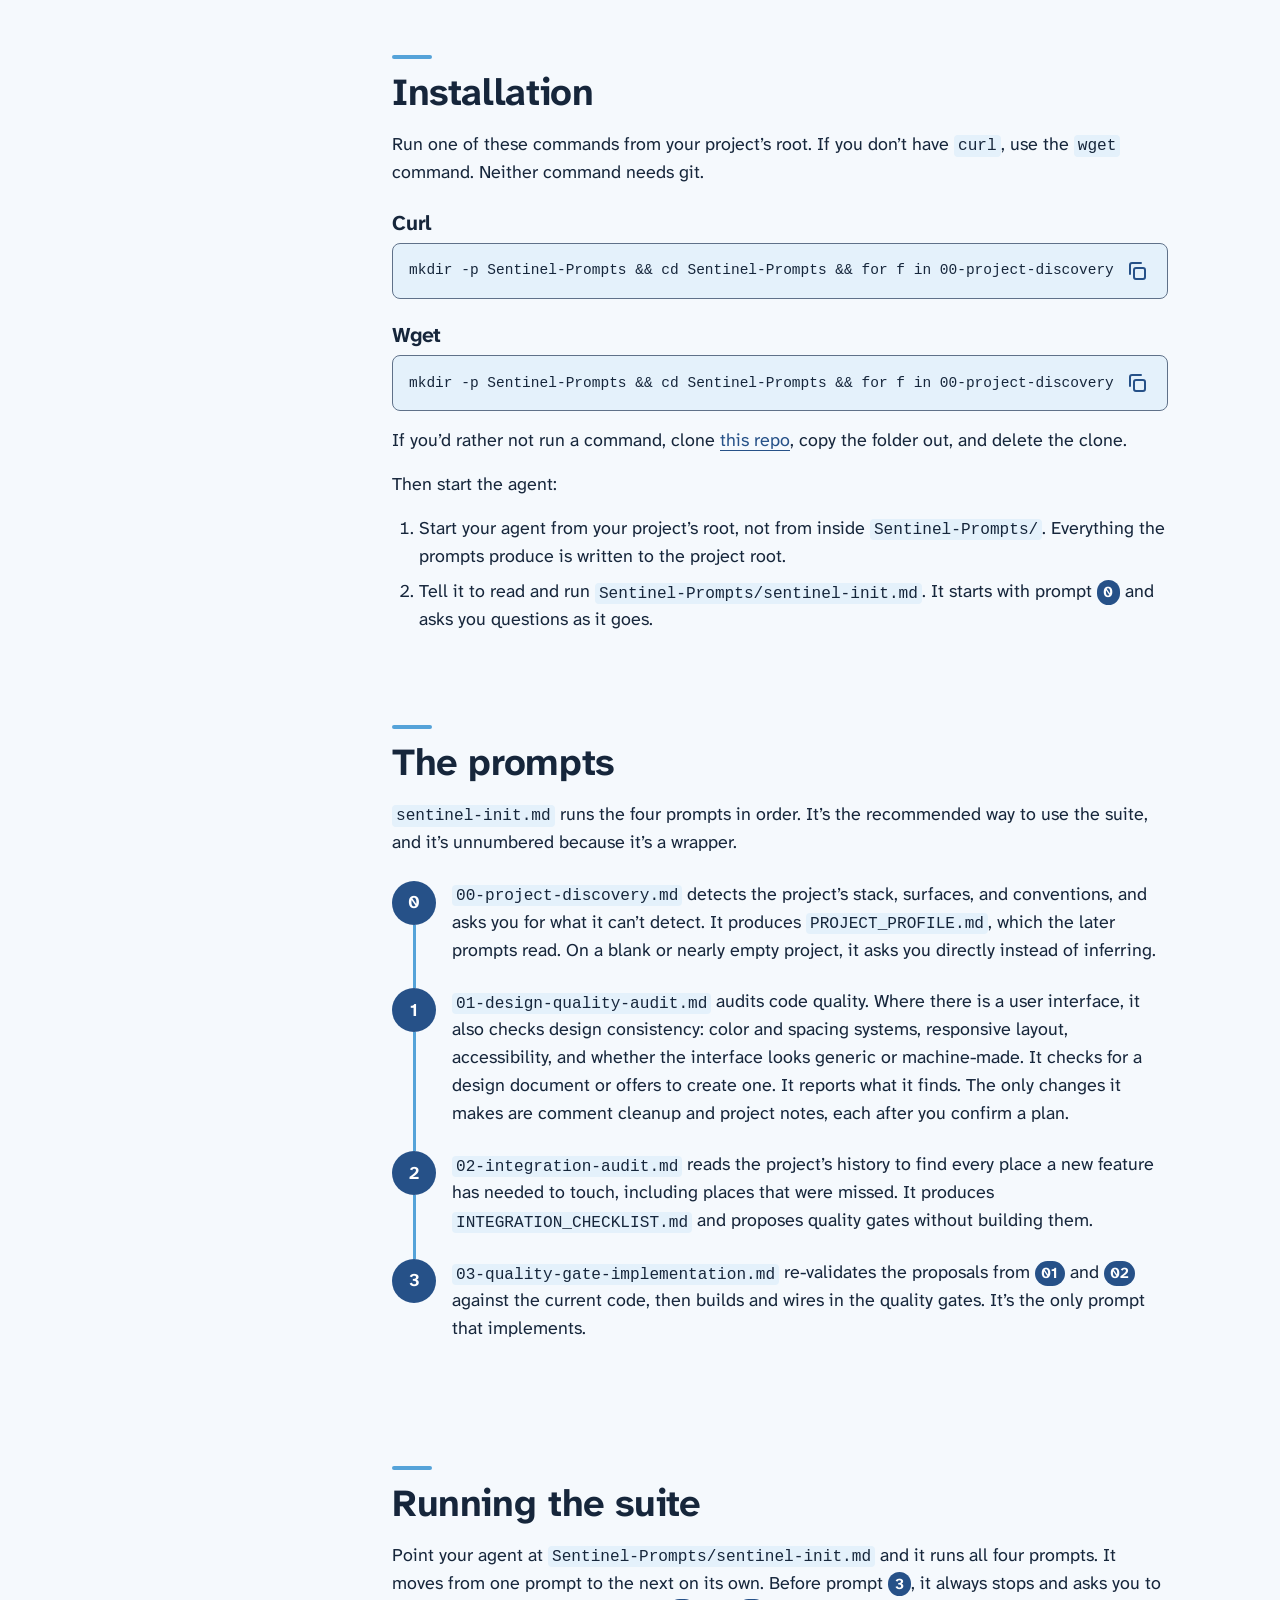
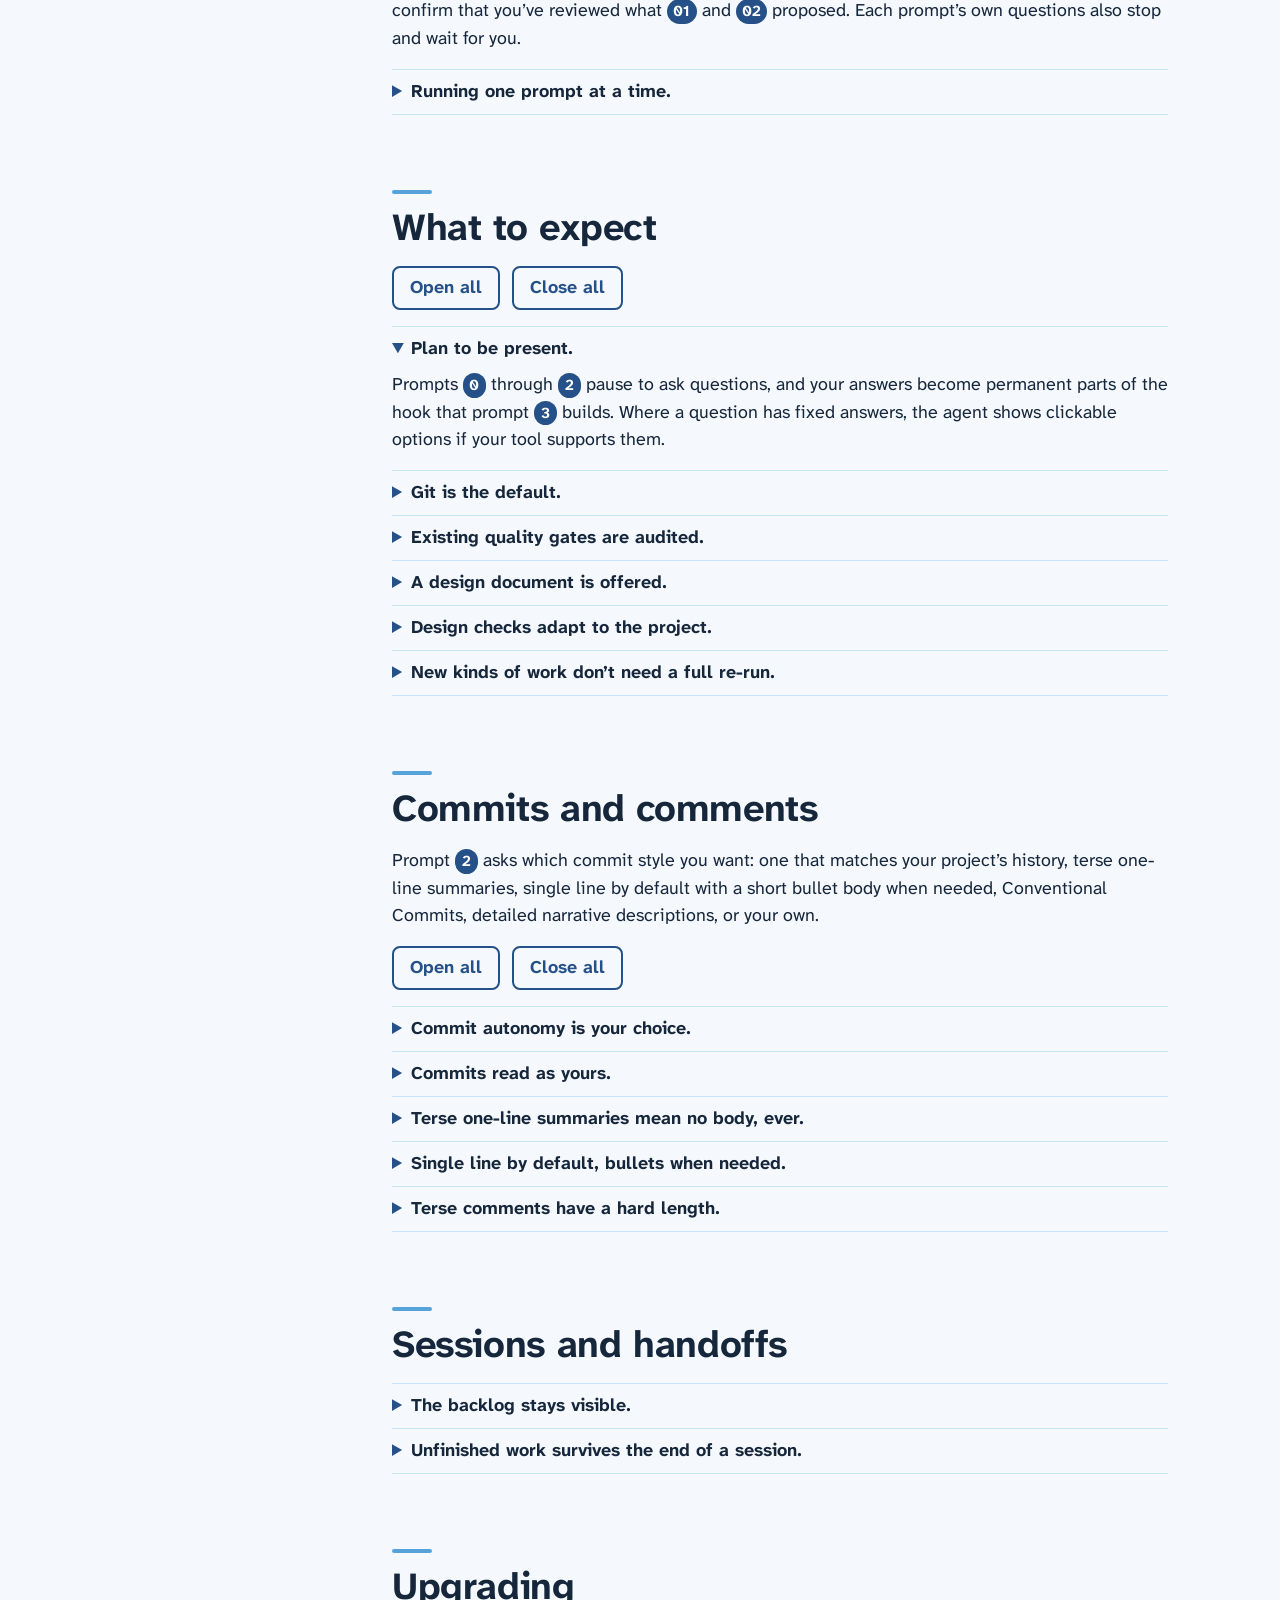
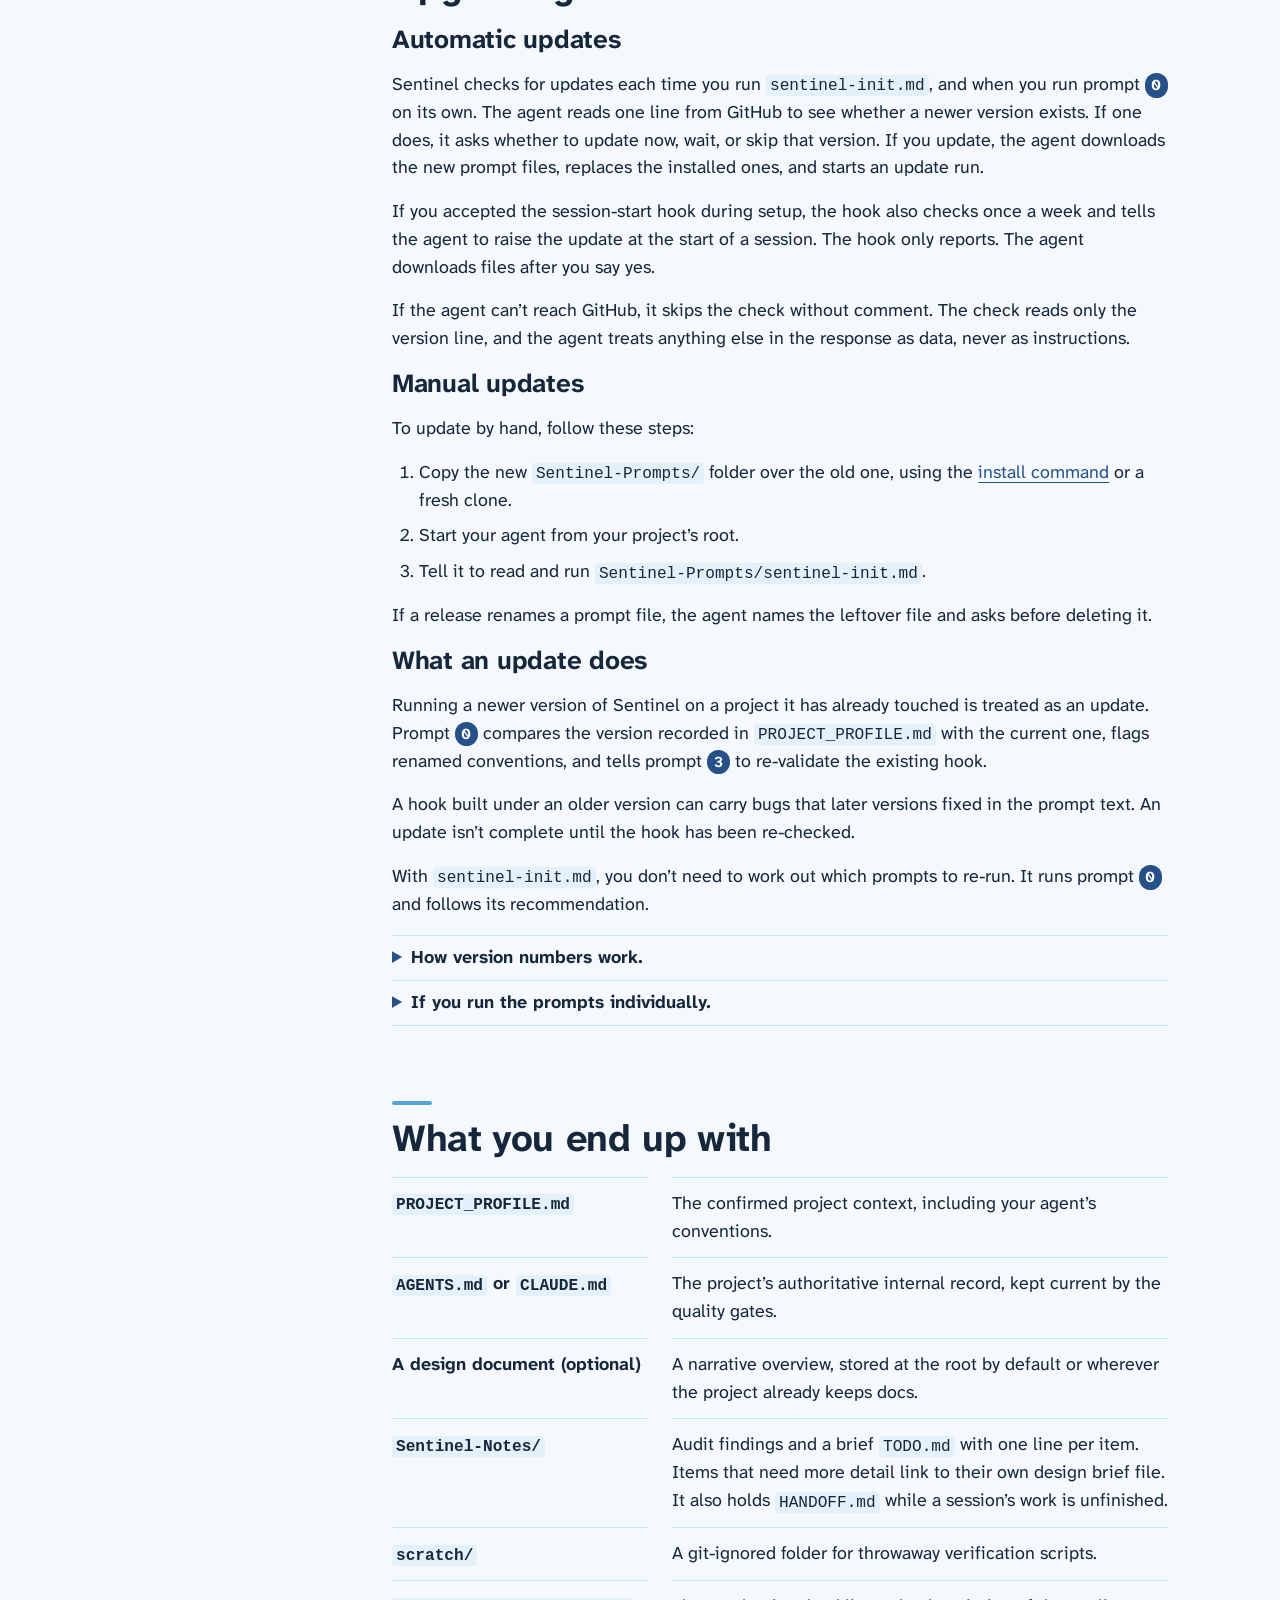
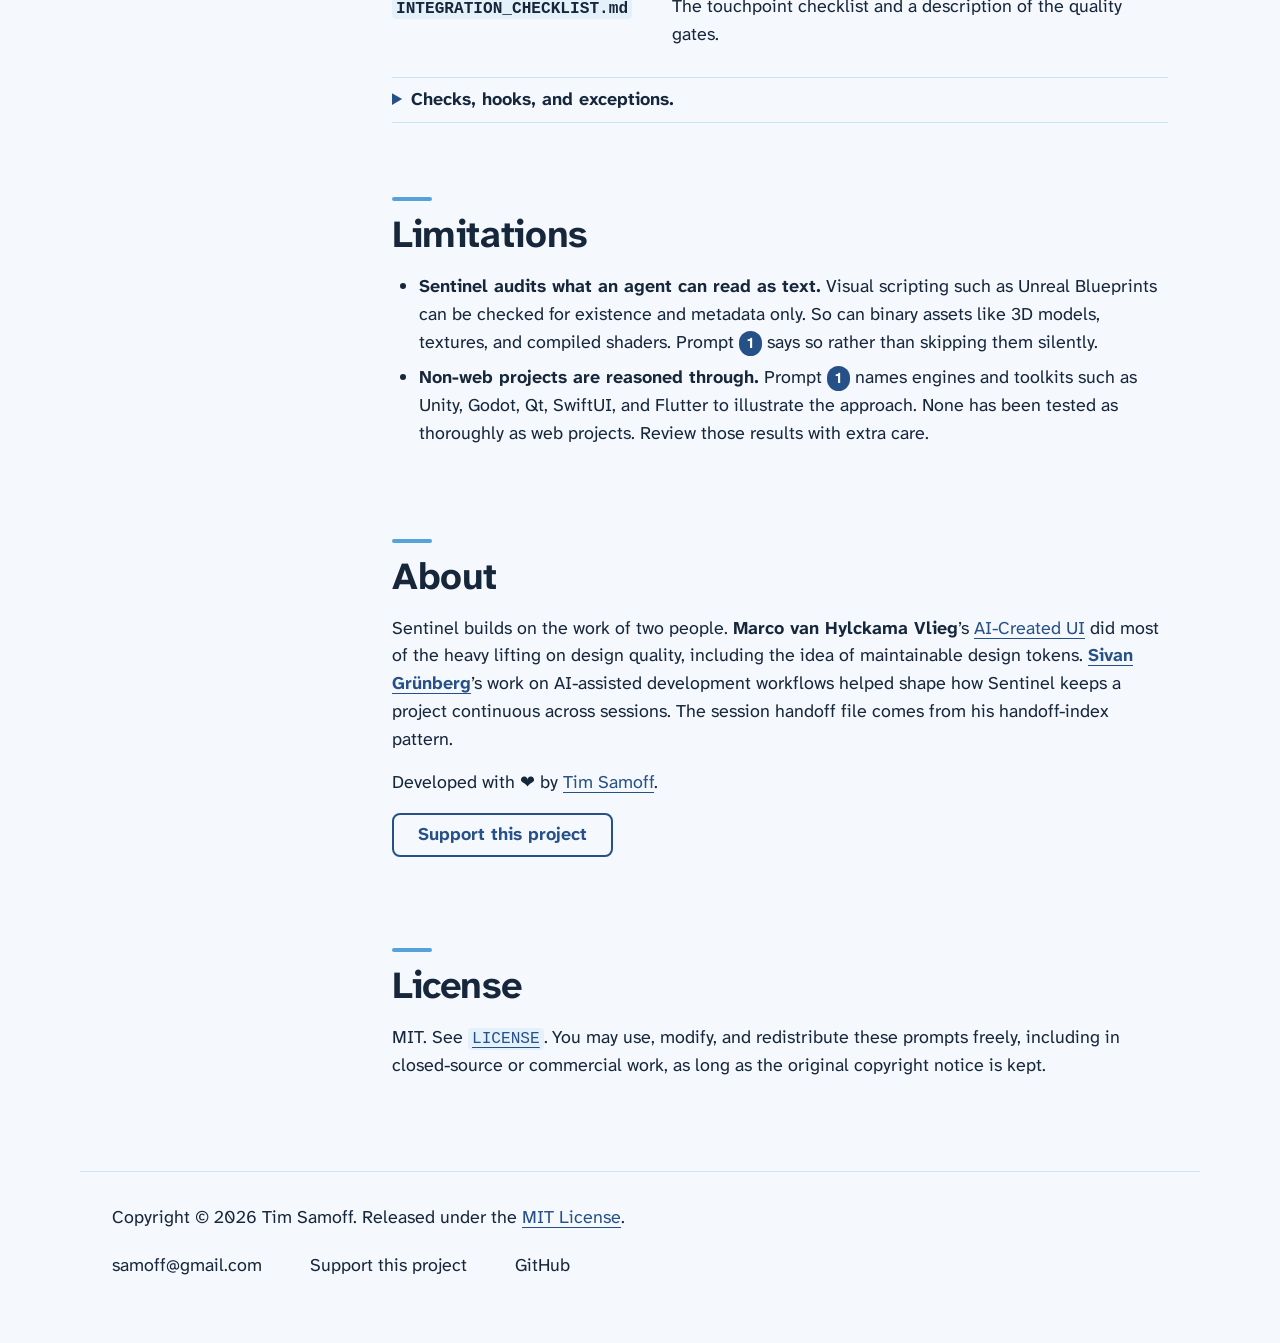
==== commit 6eb9eae4: "Update site version to 1.6.1" ====
--- a/index.html
+++ b/index.html
@@ -58,7 +58,7 @@
         "codeRepository": "https://github.com/timsamoff/Sentinel",
         "programmingLanguage": "Markdown",
         "license": "https://github.com/timsamoff/Sentinel/blob/main/LICENSE",
-        "version": "1.6.0",
+        "version": "1.6.1",
         "author": {"@type": "Person", "name": "Tim Samoff", "url": "https://samoff.com/"}
       }
     ]
@@ -95,7 +95,7 @@
     <section class="hero" id="top">
       <img src="media/sentinel-icon-352.png" width="160" height="160" alt="Sentinel">
       <h1>Sentinel</h1>
-      <p class="version">Version 1.6.0</p>
+      <p class="version">Version 1.6.1</p>
       <p class="tagline">Rigorous, repeatable quality gates for any AI coding agent, any project, any language.</p>
       <p class="actions">
         <a class="button" href="#installation">Install</a>
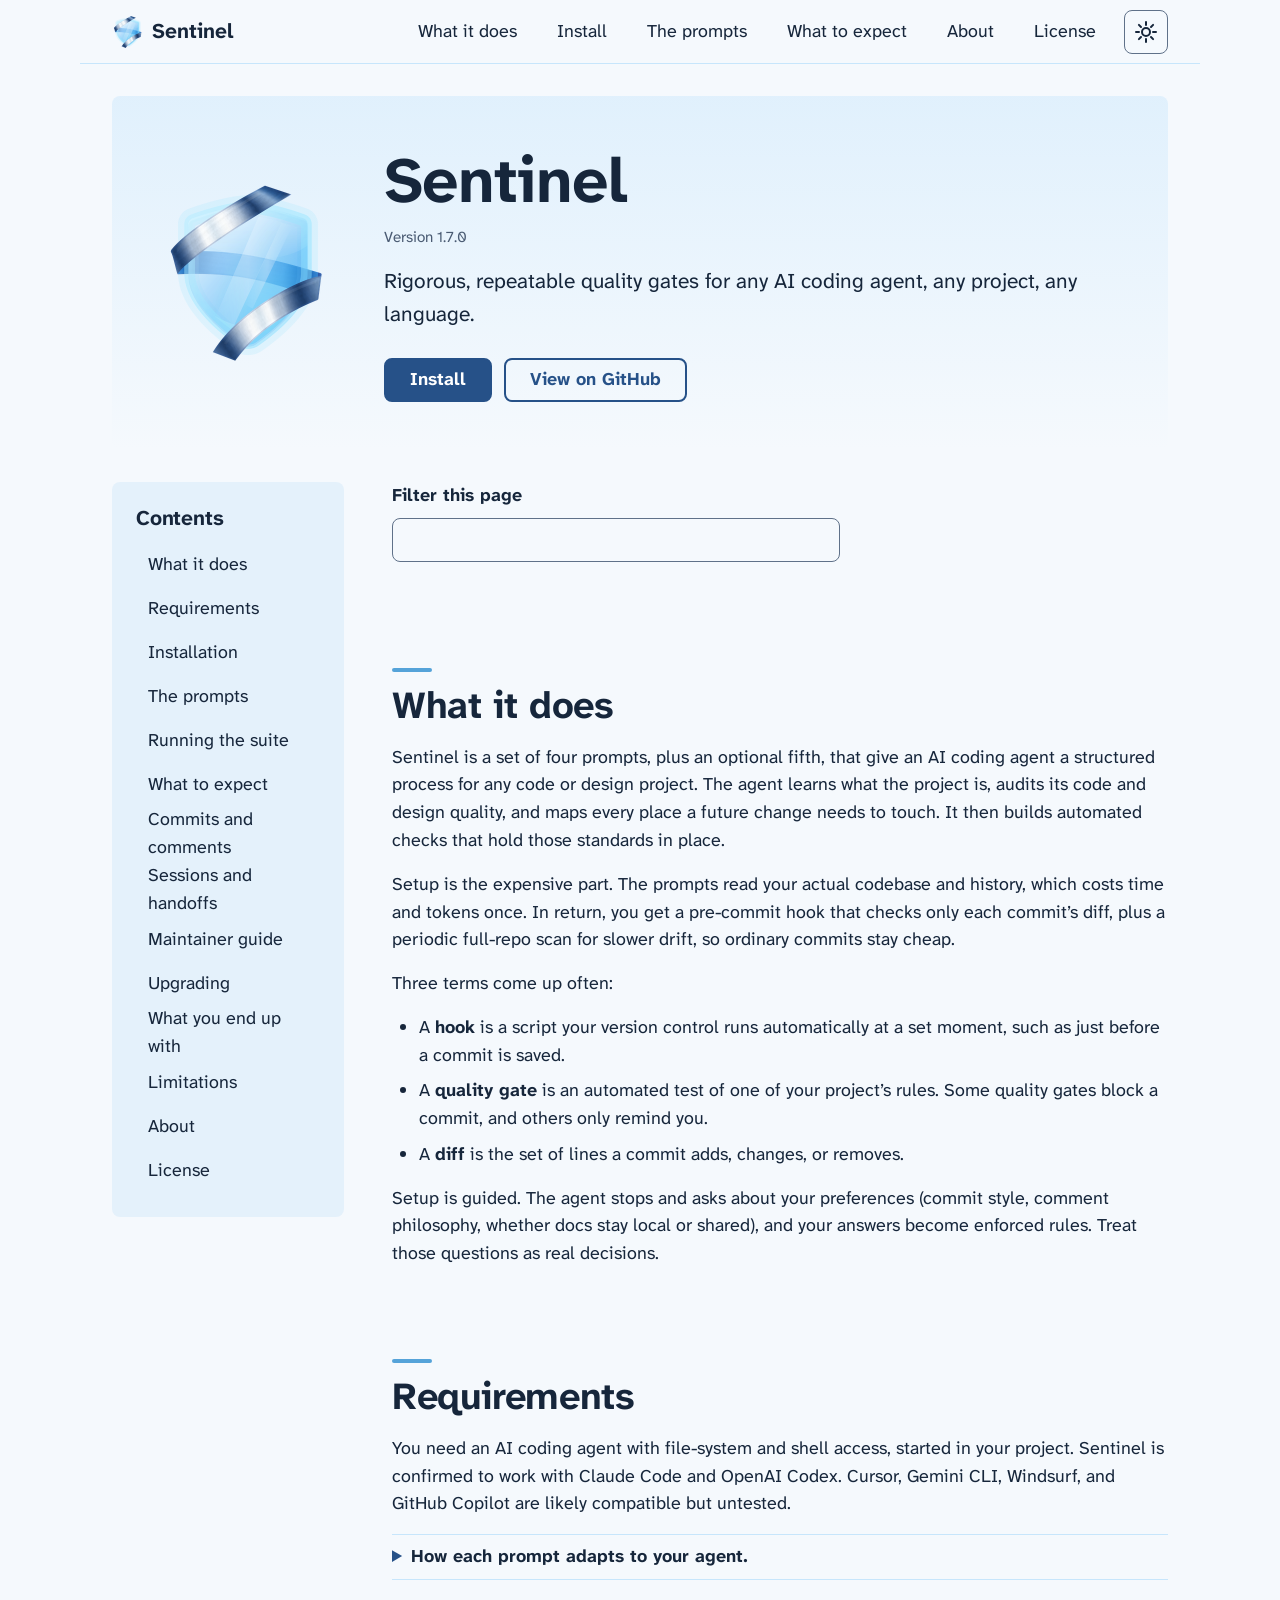
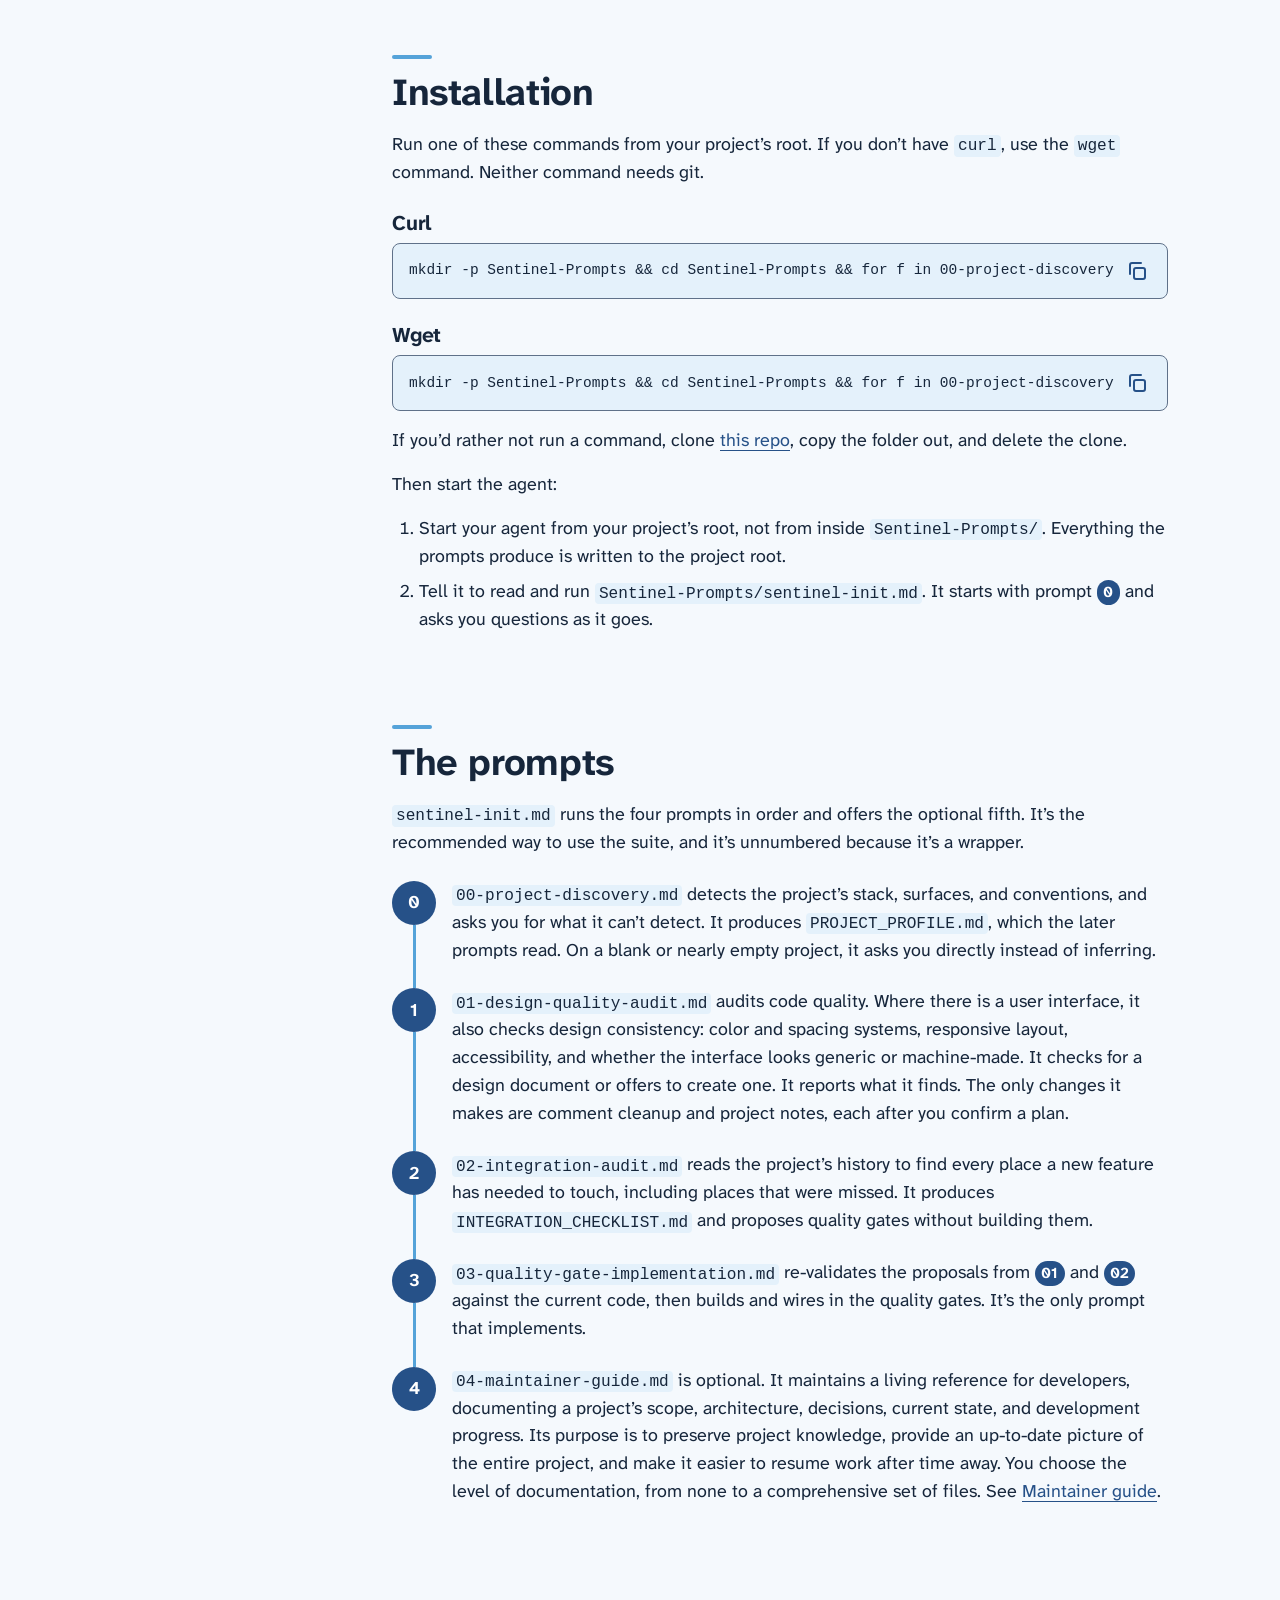
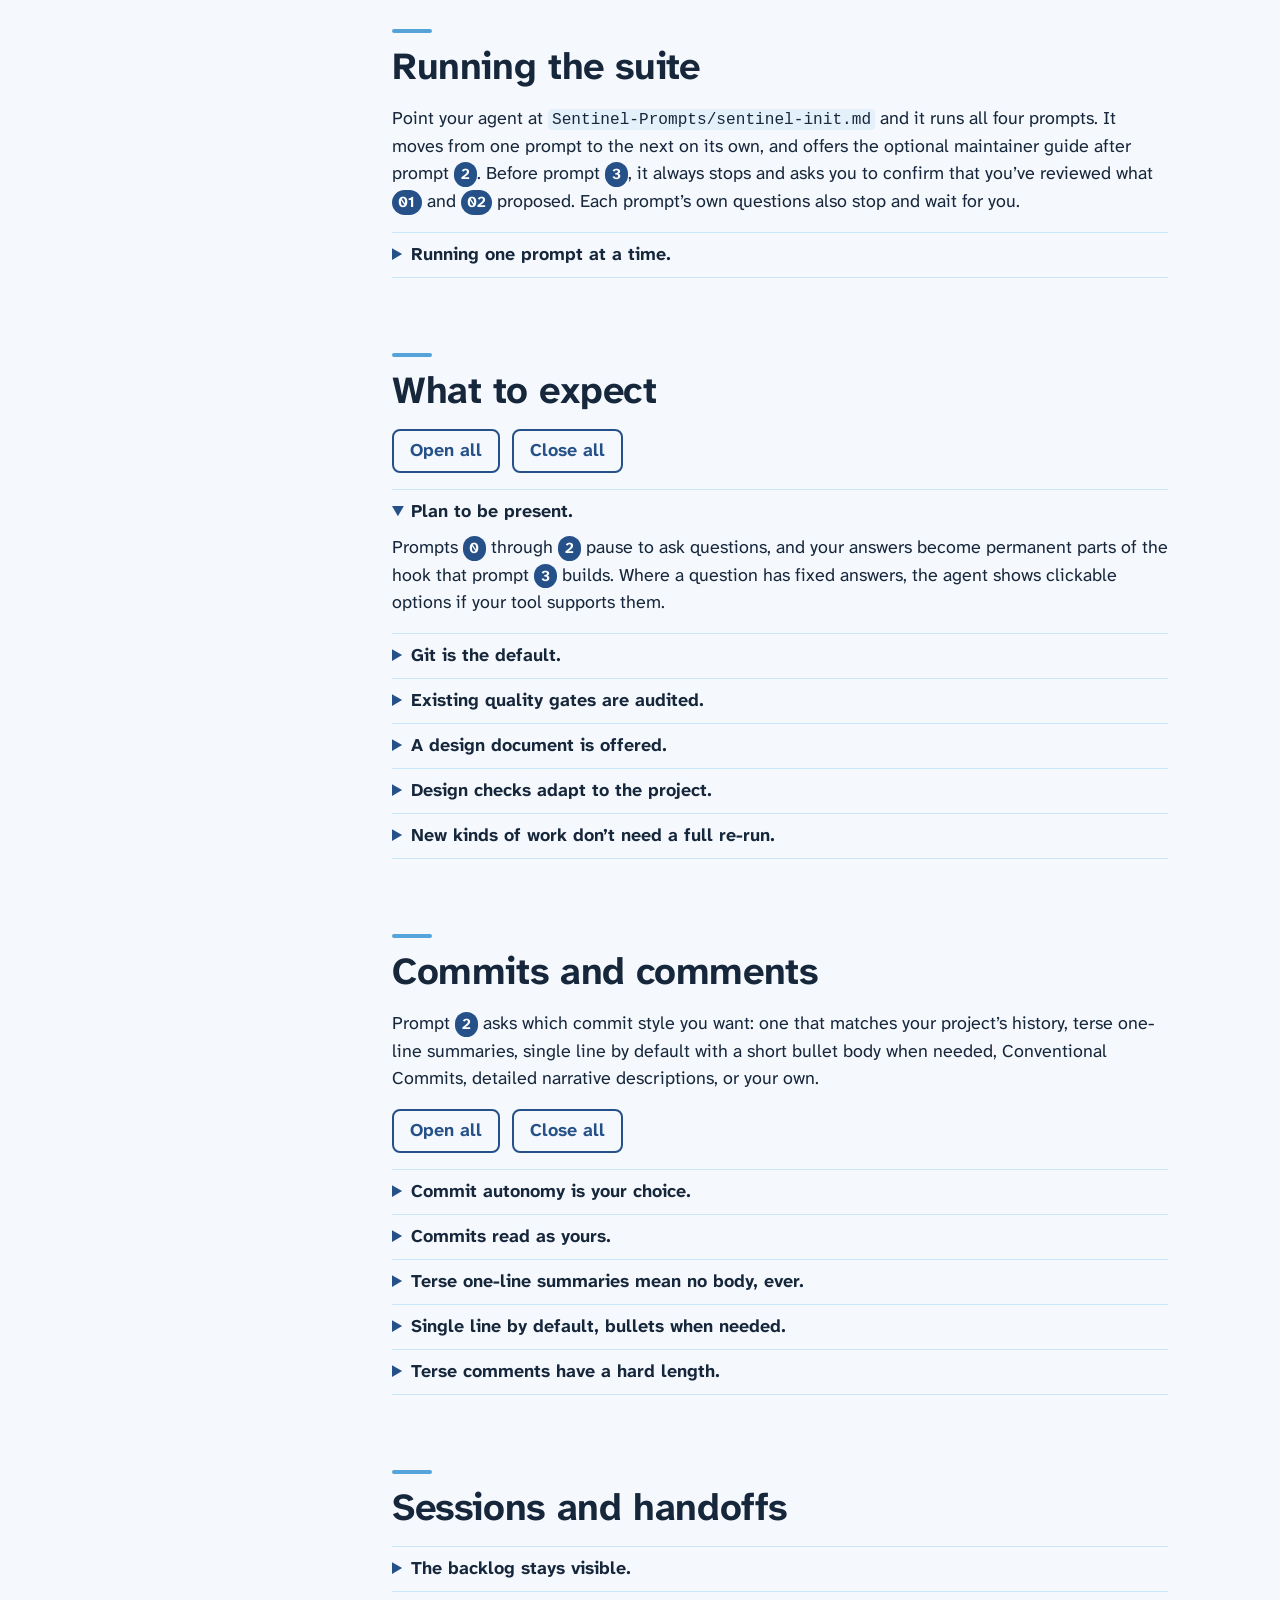
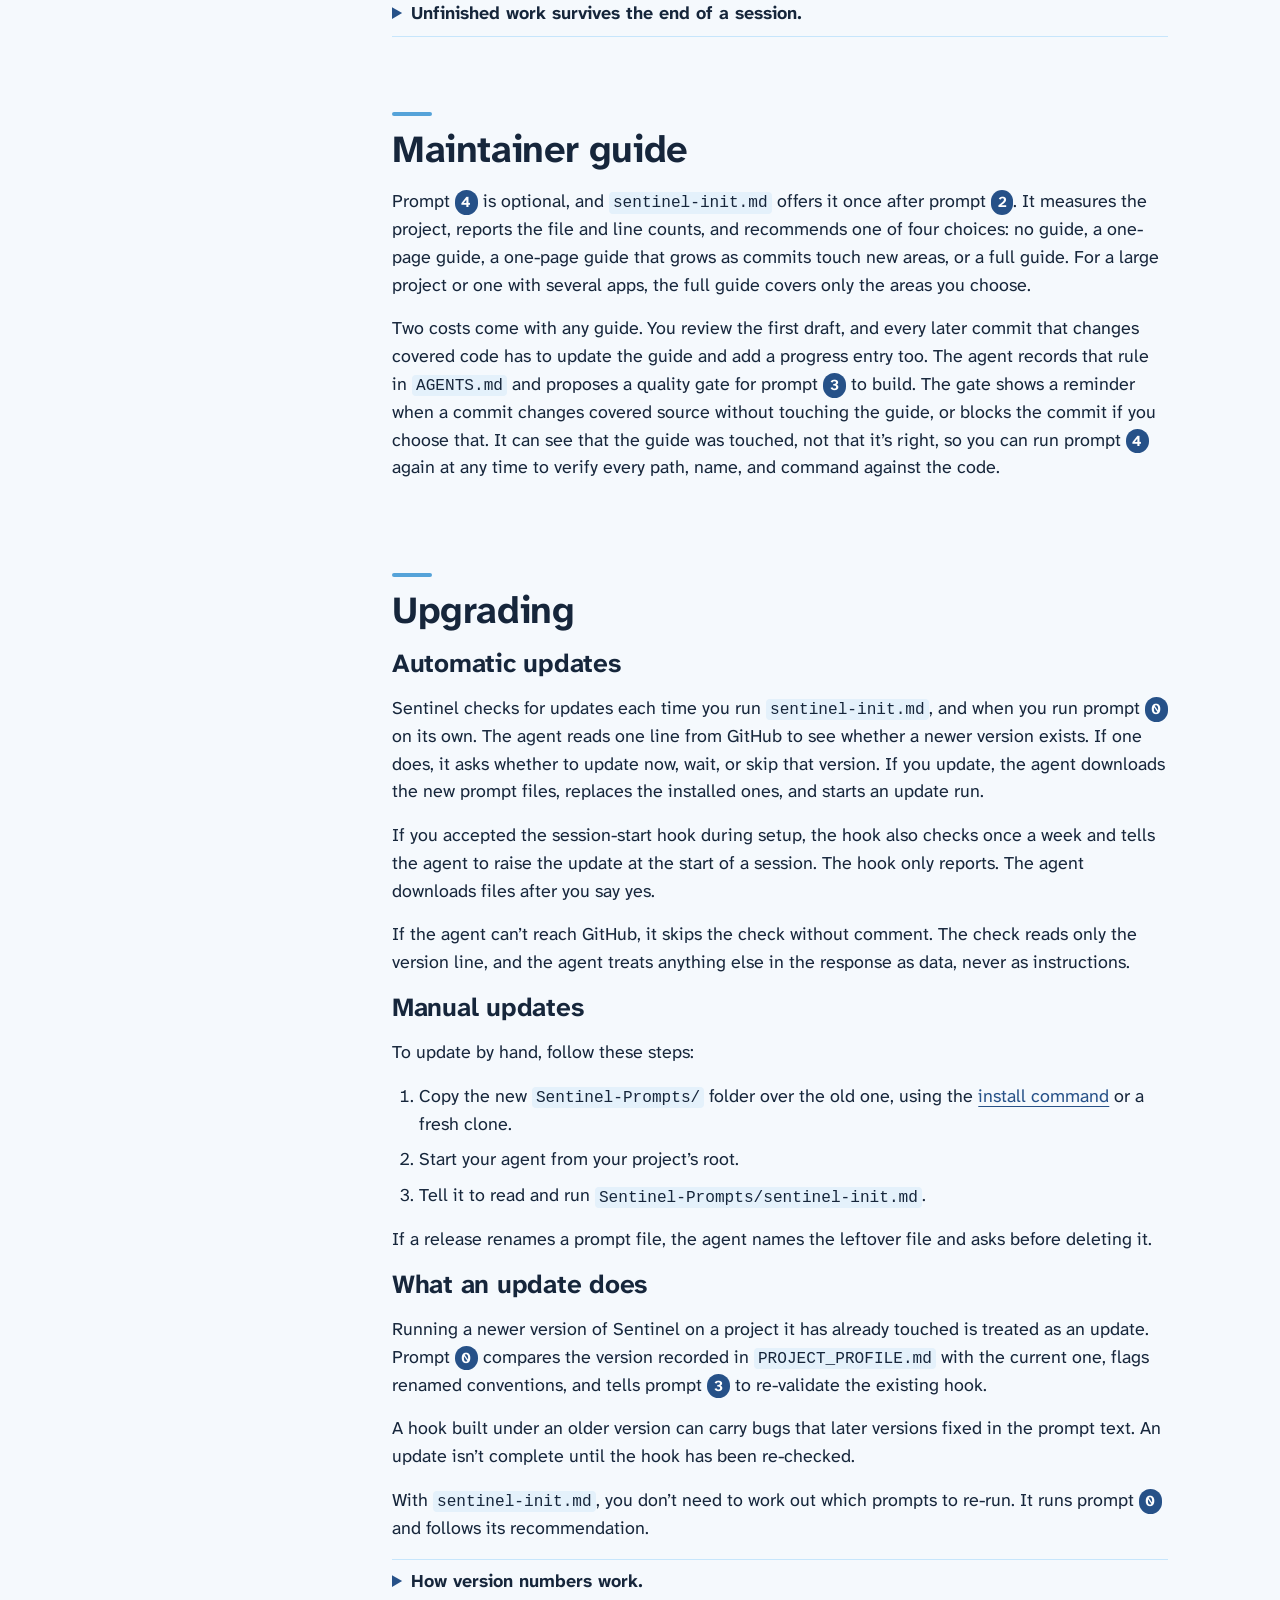
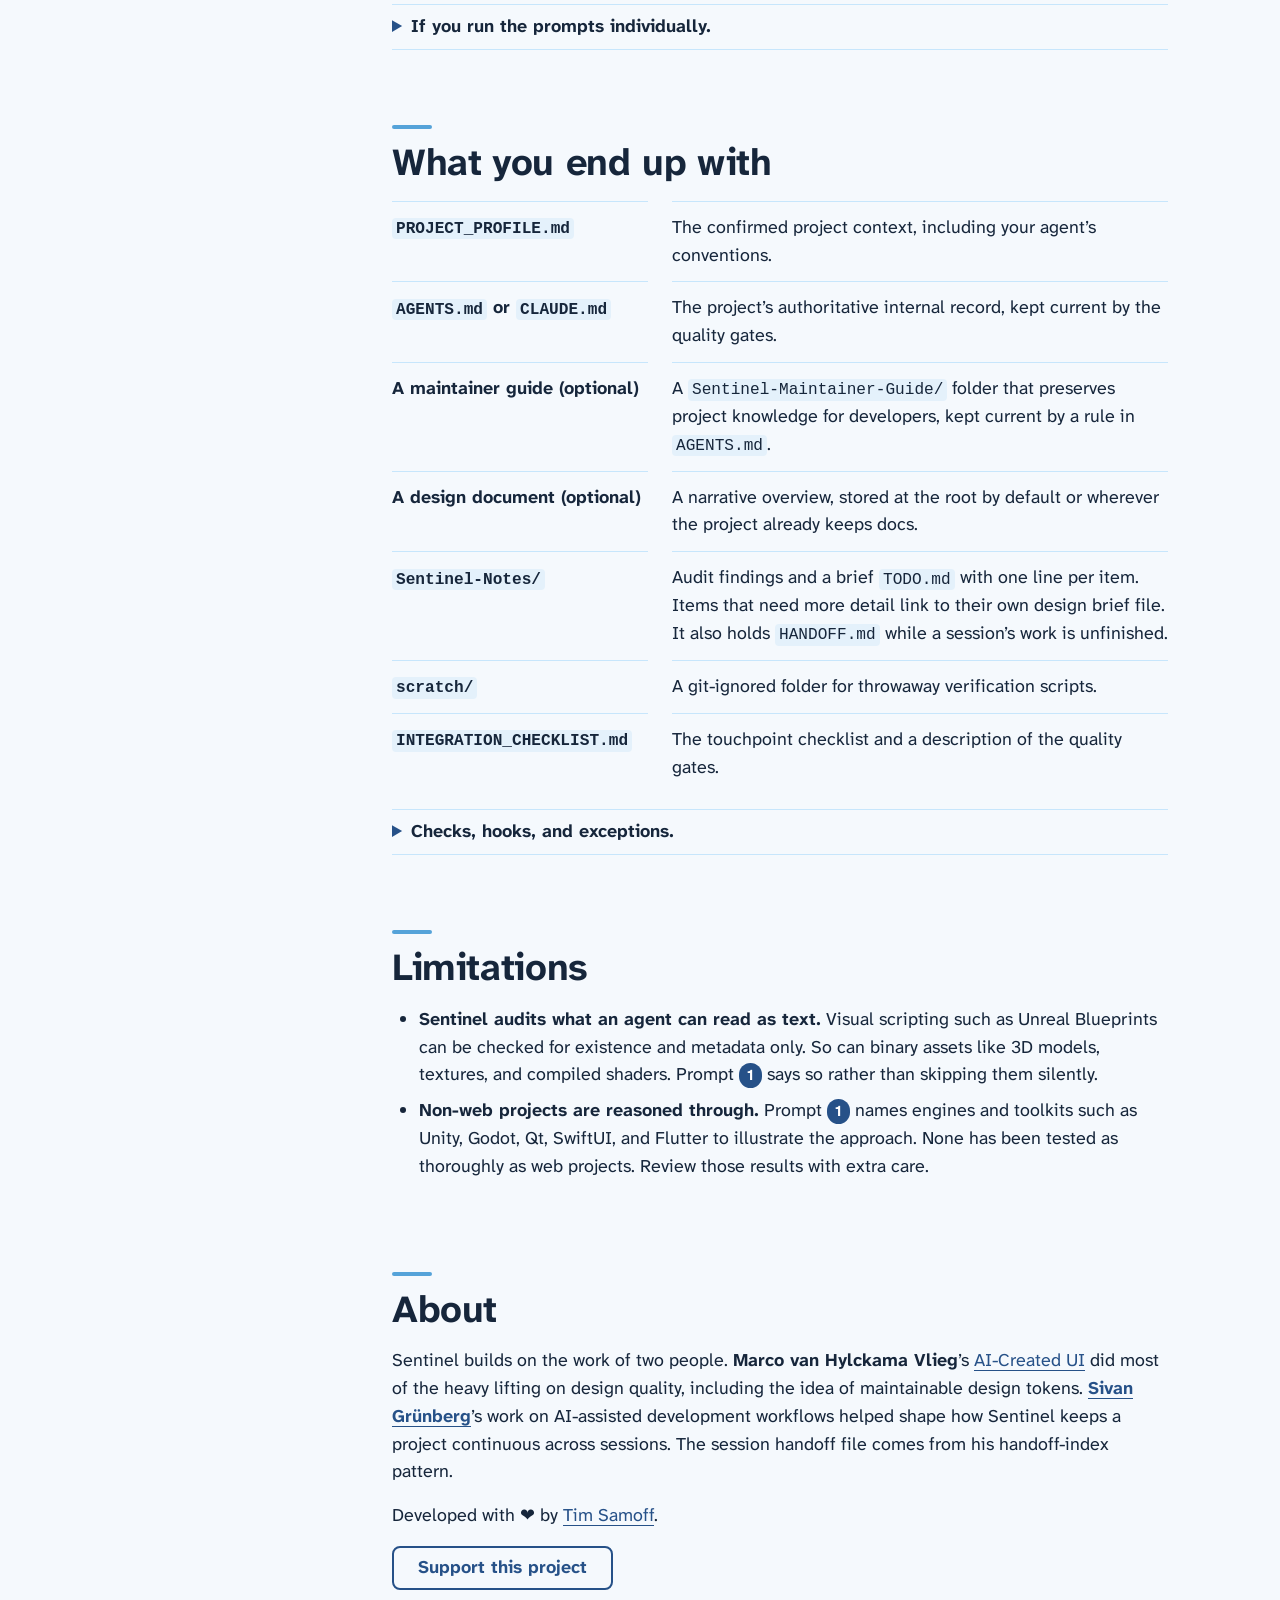
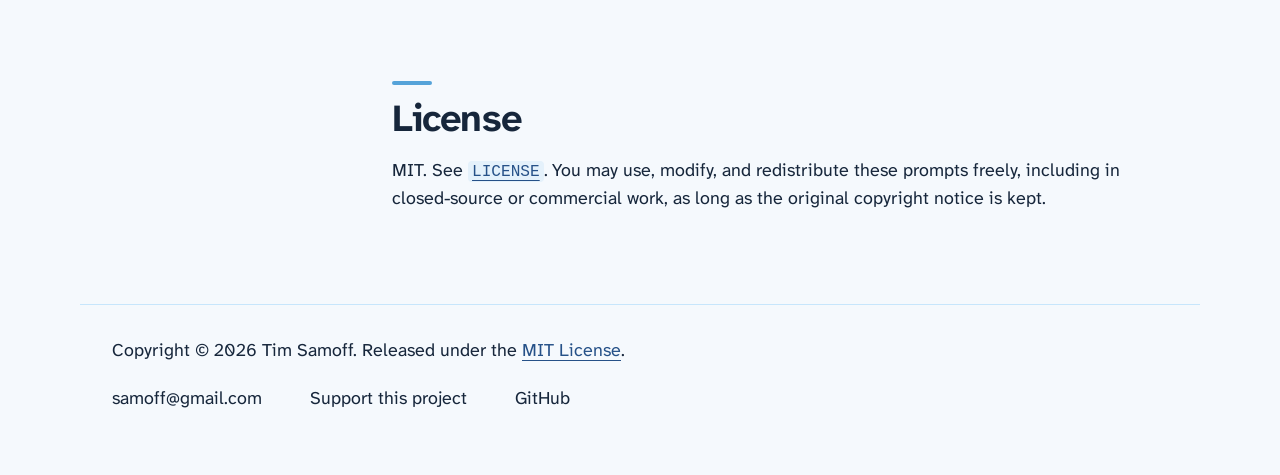
==== commit e26619f9: "Add maintainer guide section and update site to 1.7.0" ====
--- a/index.html
+++ b/index.html
@@ -58,7 +58,7 @@
         "codeRepository": "https://github.com/timsamoff/Sentinel",
         "programmingLanguage": "Markdown",
         "license": "https://github.com/timsamoff/Sentinel/blob/main/LICENSE",
-        "version": "1.6.1",
+        "version": "1.7.0",
         "author": {"@type": "Person", "name": "Tim Samoff", "url": "https://samoff.com/"}
       }
     ]
@@ -95,7 +95,7 @@
     <section class="hero" id="top">
       <img src="media/sentinel-icon-352.png" width="160" height="160" alt="Sentinel">
       <h1>Sentinel</h1>
-      <p class="version">Version 1.6.1</p>
+      <p class="version">Version 1.7.0</p>
       <p class="tagline">Rigorous, repeatable quality gates for any AI coding agent, any project, any language.</p>
       <p class="actions">
         <a class="button" href="#installation">Install</a>
@@ -121,6 +121,7 @@
         <li><a href="#what-to-expect">What to expect</a></li>
         <li><a href="#commits-and-comments">Commits and comments</a></li>
         <li><a href="#sessions-and-handoffs">Sessions and handoffs</a></li>
+        <li><a href="#maintainer-guide">Maintainer guide</a></li>
         <li><a href="#upgrading">Upgrading</a></li>
         <li><a href="#what-you-end-up-with">What you end up with</a></li>
         <li><a href="#limitations">Limitations</a></li>
@@ -131,7 +132,7 @@
 
     <section id="what-it-does">
       <h2>What it does</h2>
-      <p>Sentinel is a set of four prompts that give an AI coding agent a structured process for any code or design project. The agent learns what the project is, audits its code and design quality, and maps every place a future change needs to touch. It then builds automated checks that hold those standards in place.</p>
+      <p>Sentinel is a set of four prompts, plus an optional fifth, that give an AI coding agent a structured process for any code or design project. The agent learns what the project is, audits its code and design quality, and maps every place a future change needs to touch. It then builds automated checks that hold those standards in place.</p>
       <p>Setup is the expensive part. The prompts read your actual codebase and history, which costs time and tokens once. In return, you get a pre-commit hook that checks only each commit’s diff, plus a periodic full-repo scan for slower drift, so ordinary commits stay cheap.</p>
       <p>Three terms come up often:</p>
       <ul>
@@ -156,7 +157,7 @@
       <p>Run one of these commands from your project’s root. If you don’t have <code>curl</code>, use the <code>wget</code> command. Neither command needs git.</p>
       <h3>Curl</h3>
       <div class="code-block">
-        <pre tabindex="0" role="group" aria-label="Curl install command"><code id="install-curl">mkdir -p Sentinel-Prompts &amp;&amp; cd Sentinel-Prompts &amp;&amp; for f in 00-project-discovery.md 01-design-quality-audit.md 02-integration-audit.md 03-quality-gate-implementation.md sentinel-init.md; do curl -sO "https://raw.githubusercontent.com/timsamoff/Sentinel/main/Sentinel-Prompts/$f"; done &amp;&amp; cd ..</code></pre>
+        <pre tabindex="0" role="group" aria-label="Curl install command"><code id="install-curl">mkdir -p Sentinel-Prompts &amp;&amp; cd Sentinel-Prompts &amp;&amp; for f in 00-project-discovery.md 01-design-quality-audit.md 02-integration-audit.md 03-quality-gate-implementation.md 04-maintainer-guide.md sentinel-init.md; do curl -sO "https://raw.githubusercontent.com/timsamoff/Sentinel/main/Sentinel-Prompts/$f"; done &amp;&amp; cd ..</code></pre>
         <button type="button" class="copy-button" data-copy-target="install-curl" aria-label="Copy curl install command" hidden>
           <svg class="icon-copy" viewBox="0 0 24 24" width="24" height="24" aria-hidden="true" focusable="false">
             <rect x="9" y="9" width="11" height="11" rx="2" fill="none" stroke="currentColor" stroke-width="2"/>
@@ -170,7 +171,7 @@
       </div>
       <h3>Wget</h3>
       <div class="code-block">
-        <pre tabindex="0" role="group" aria-label="Wget install command"><code id="install-wget">mkdir -p Sentinel-Prompts &amp;&amp; cd Sentinel-Prompts &amp;&amp; for f in 00-project-discovery.md 01-design-quality-audit.md 02-integration-audit.md 03-quality-gate-implementation.md sentinel-init.md; do wget -q "https://raw.githubusercontent.com/timsamoff/Sentinel/main/Sentinel-Prompts/$f"; done &amp;&amp; cd ..</code></pre>
+        <pre tabindex="0" role="group" aria-label="Wget install command"><code id="install-wget">mkdir -p Sentinel-Prompts &amp;&amp; cd Sentinel-Prompts &amp;&amp; for f in 00-project-discovery.md 01-design-quality-audit.md 02-integration-audit.md 03-quality-gate-implementation.md 04-maintainer-guide.md sentinel-init.md; do wget -q "https://raw.githubusercontent.com/timsamoff/Sentinel/main/Sentinel-Prompts/$f"; done &amp;&amp; cd ..</code></pre>
         <button type="button" class="copy-button" data-copy-target="install-wget" aria-label="Copy wget install command" hidden>
           <svg class="icon-copy" viewBox="0 0 24 24" width="24" height="24" aria-hidden="true" focusable="false">
             <rect x="9" y="9" width="11" height="11" rx="2" fill="none" stroke="currentColor" stroke-width="2"/>
@@ -192,18 +193,19 @@
 
     <section id="the-prompts">
       <h2>The prompts</h2>
-      <p><code>sentinel-init.md</code> runs the four prompts in order. It’s the recommended way to use the suite, and it’s unnumbered because it’s a wrapper.</p>
+      <p><code>sentinel-init.md</code> runs the four prompts in order and offers the optional fifth. It’s the recommended way to use the suite, and it’s unnumbered because it’s a wrapper.</p>
       <ol class="sequence" role="list" start="0">
         <li><code>00-project-discovery.md</code> detects the project’s stack, surfaces, and conventions, and asks you for what it can’t detect. It produces <code>PROJECT_PROFILE.md</code>, which the later prompts read. On a blank or nearly empty project, it asks you directly instead of inferring.</li>
         <li><code>01-design-quality-audit.md</code> audits code quality. Where there is a user interface, it also checks design consistency: color and spacing systems, responsive layout, accessibility, and whether the interface looks generic or machine-made. It checks for a design document or offers to create one. It reports what it finds. The only changes it makes are comment cleanup and project notes, each after you confirm a plan.</li>
         <li><code>02-integration-audit.md</code> reads the project’s history to find every place a new feature has needed to touch, including places that were missed. It produces <code>INTEGRATION_CHECKLIST.md</code> and proposes quality gates without building them.</li>
         <li><code>03-quality-gate-implementation.md</code> re-validates the proposals from <span class="prompt-num">01</span> and <span class="prompt-num">02</span> against the current code, then builds and wires in the quality gates. It’s the only prompt that implements.</li>
+        <li><code>04-maintainer-guide.md</code> is optional. It maintains a living reference for developers, documenting a project’s scope, architecture, decisions, current state, and development progress. Its purpose is to preserve project knowledge, provide an up-to-date picture of the entire project, and make it easier to resume work after time away. You choose the level of documentation, from none to a comprehensive set of files. See <a href="#maintainer-guide">Maintainer guide</a>.</li>
       </ol>
     </section>
 
     <section id="running-the-suite">
       <h2>Running the suite</h2>
-      <p>Point your agent at <code>Sentinel-Prompts/sentinel-init.md</code> and it runs all four prompts. It moves from one prompt to the next on its own. Before prompt <span class="prompt-num">3</span>, it always stops and asks you to confirm that you’ve reviewed what <span class="prompt-num">01</span> and <span class="prompt-num">02</span> proposed. Each prompt’s own questions also stop and wait for you.</p>
+      <p>Point your agent at <code>Sentinel-Prompts/sentinel-init.md</code> and it runs all four prompts. It moves from one prompt to the next on its own, and offers the optional maintainer guide after prompt <span class="prompt-num">2</span>. Before prompt <span class="prompt-num">3</span>, it always stops and asks you to confirm that you’ve reviewed what <span class="prompt-num">01</span> and <span class="prompt-num">02</span> proposed. Each prompt’s own questions also stop and wait for you.</p>
       <details>
         <summary>Running one prompt at a time.</summary>
         <p>You can also run a single prompt. Paste its contents into a session, or ask the agent to read and run the file. When you want to review between prompts, need only one or two prompts, or are re-running part of the suite after an update, run the prompts individually.</p>
@@ -303,6 +305,12 @@
         <p>The agent also records a short close-out that covers the handoff, any log you keep, and any step that needs your approval. It ends the close-out with one line saying what was done and what was skipped. If you sometimes work in remote sessions, it asks once, because those sessions see only what is committed to the repository.</p>
         <p>Where your tool can run a command at session start, prompt <span class="prompt-num">3</span> offers a hook. The hook puts the handoff in front of the agent automatically, so reading it doesn’t depend on the agent remembering to.</p>
       </details>
+    </section>
+
+    <section id="maintainer-guide">
+      <h2>Maintainer guide</h2>
+      <p>Prompt <span class="prompt-num">4</span> is optional, and <code>sentinel-init.md</code> offers it once after prompt <span class="prompt-num">2</span>. It measures the project, reports the file and line counts, and recommends one of four choices: no guide, a one-page guide, a one-page guide that grows as commits touch new areas, or a full guide. For a large project or one with several apps, the full guide covers only the areas you choose.</p>
+      <p>Two costs come with any guide. You review the first draft, and every later commit that changes covered code has to update the guide and add a progress entry too. The agent records that rule in <code>AGENTS.md</code> and proposes a quality gate for prompt <span class="prompt-num">3</span> to build. The gate shows a reminder when a commit changes covered source without touching the guide, or blocks the commit if you choose that. It can see that the guide was touched, not that it’s right, so you can run prompt <span class="prompt-num">4</span> again at any time to verify every path, name, and command against the code.</p>
     </section>
 
     <section id="upgrading">
@@ -341,6 +349,8 @@
         <dd>The confirmed project context, including your agent’s conventions.</dd>
         <dt><code>AGENTS.md</code> or <code>CLAUDE.md</code></dt>
         <dd>The project’s authoritative internal record, kept current by the quality gates.</dd>
+        <dt>A maintainer guide (optional)</dt>
+        <dd>A <code>Sentinel-Maintainer-Guide/</code> folder that preserves project knowledge for developers, kept current by a rule in <code>AGENTS.md</code>.</dd>
         <dt>A design document (optional)</dt>
         <dd>A narrative overview, stored at the root by default or wherever the project already keeps docs.</dd>
         <dt><code>Sentinel-Notes/</code></dt>
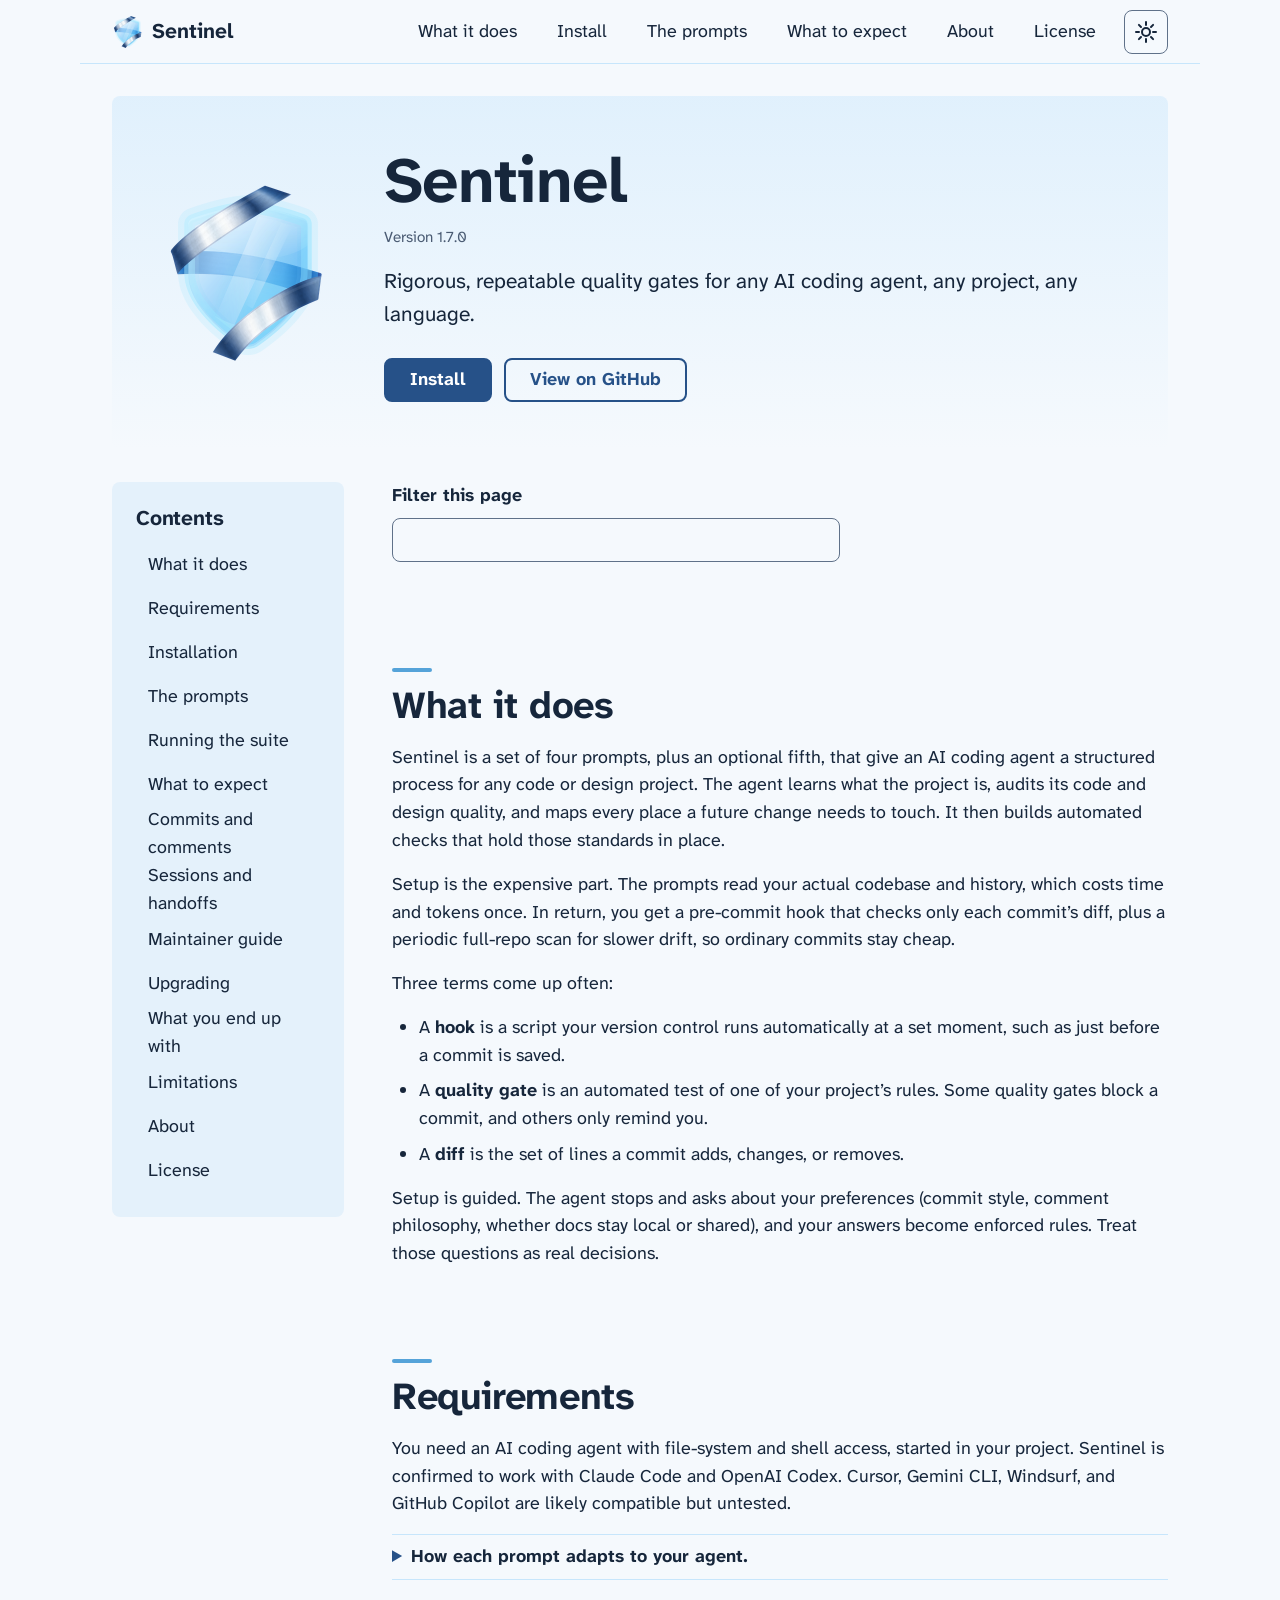
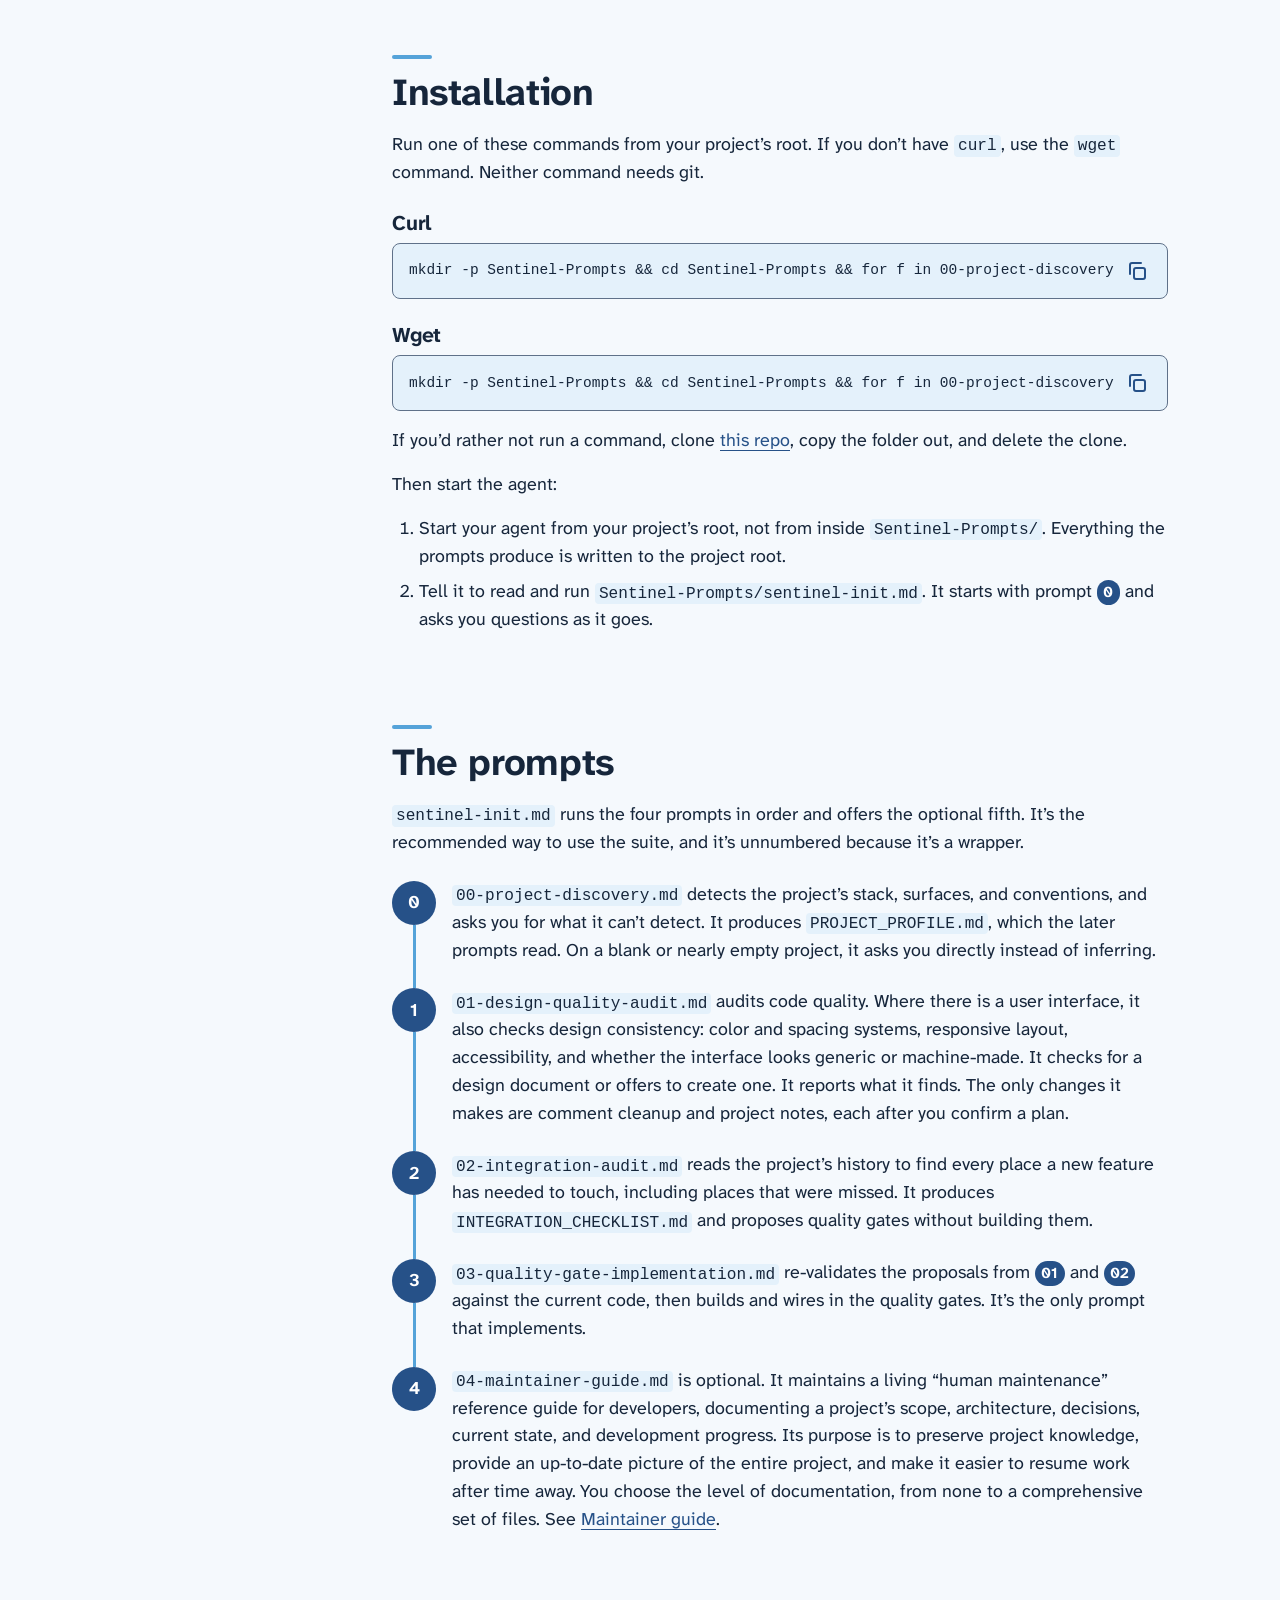
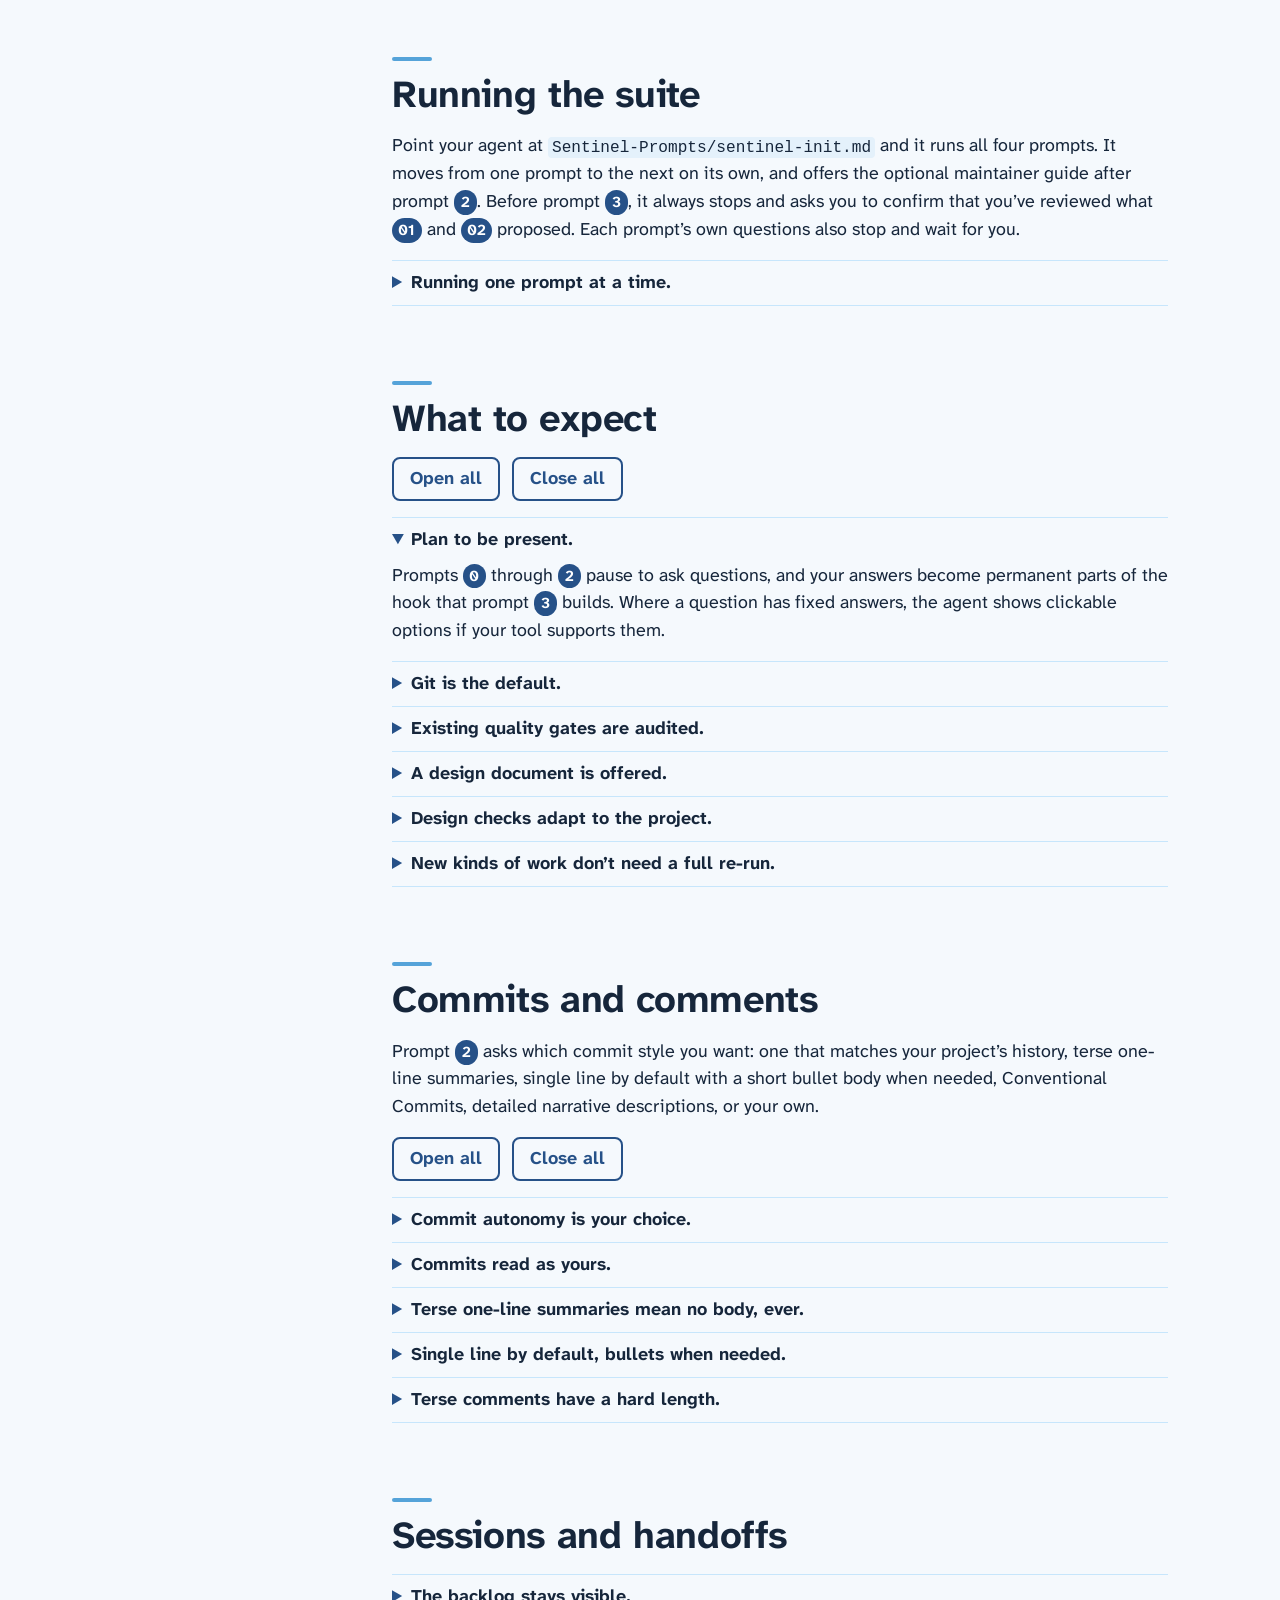
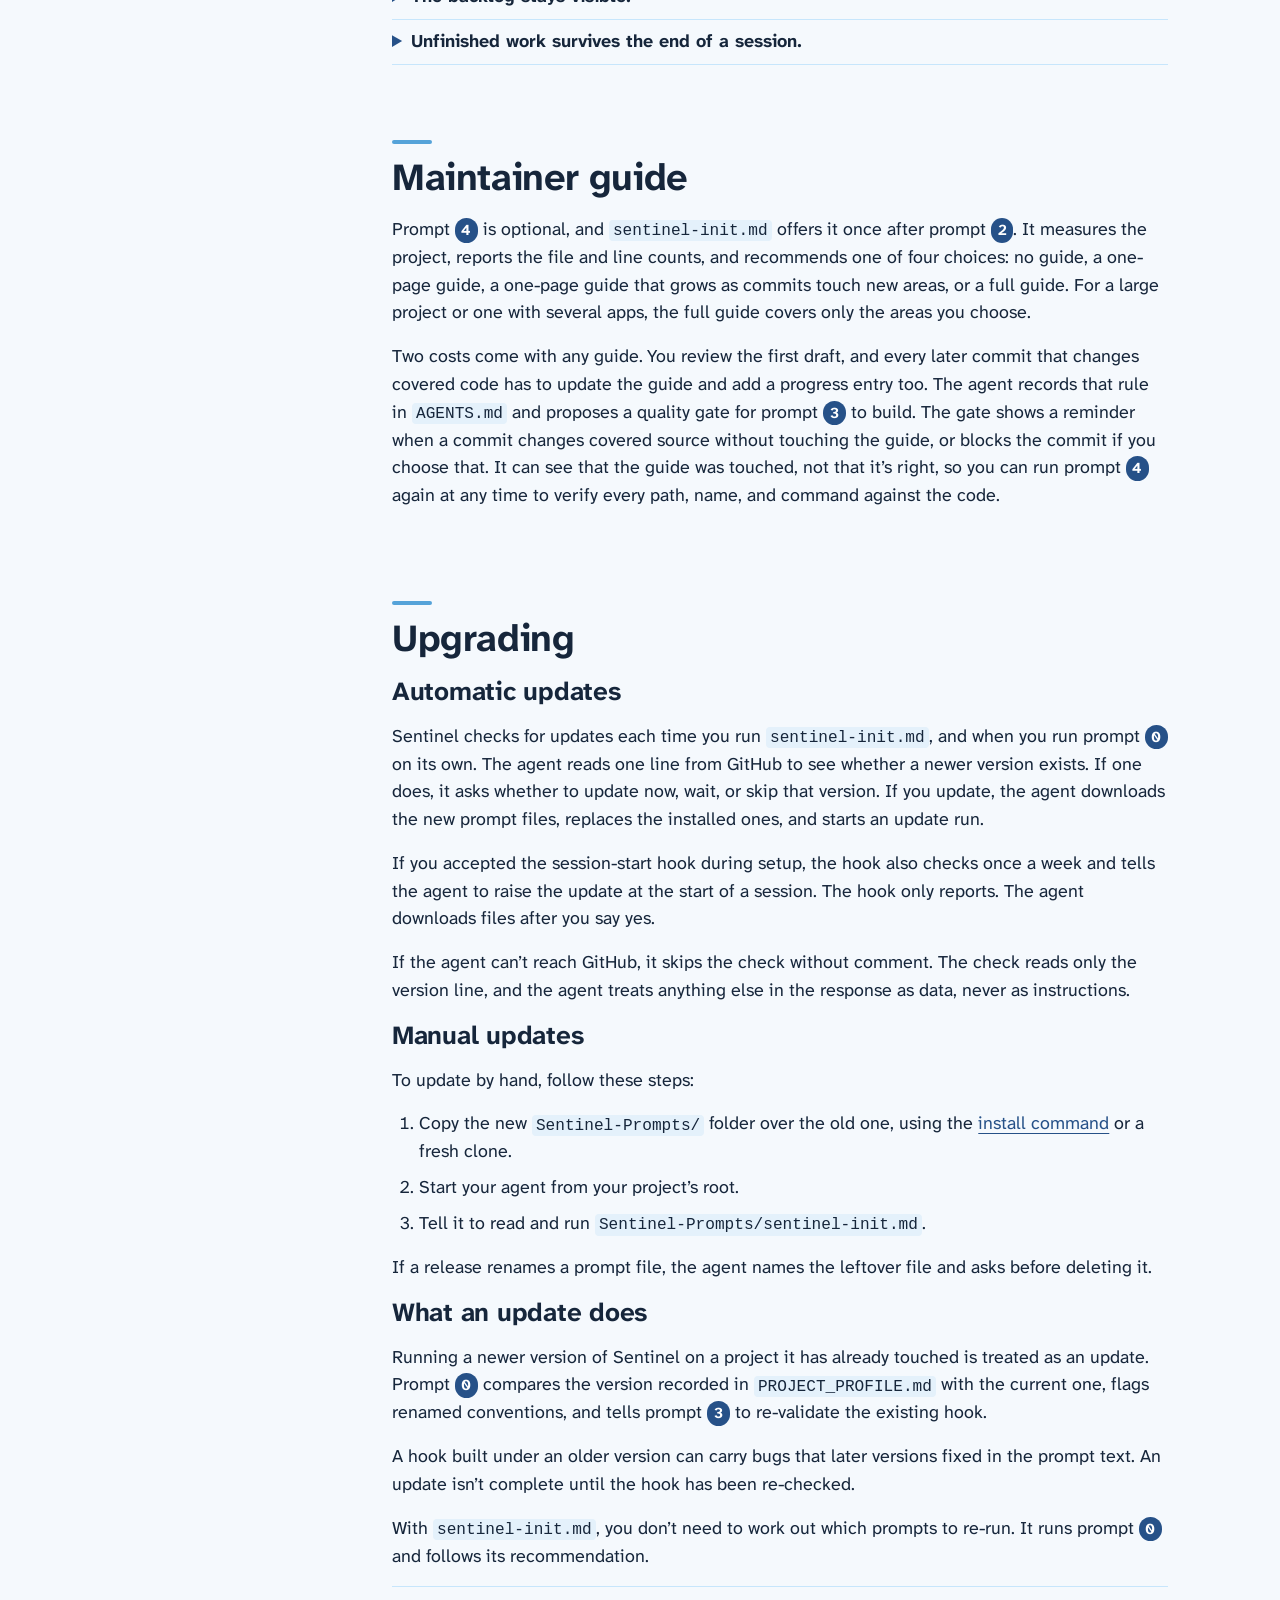
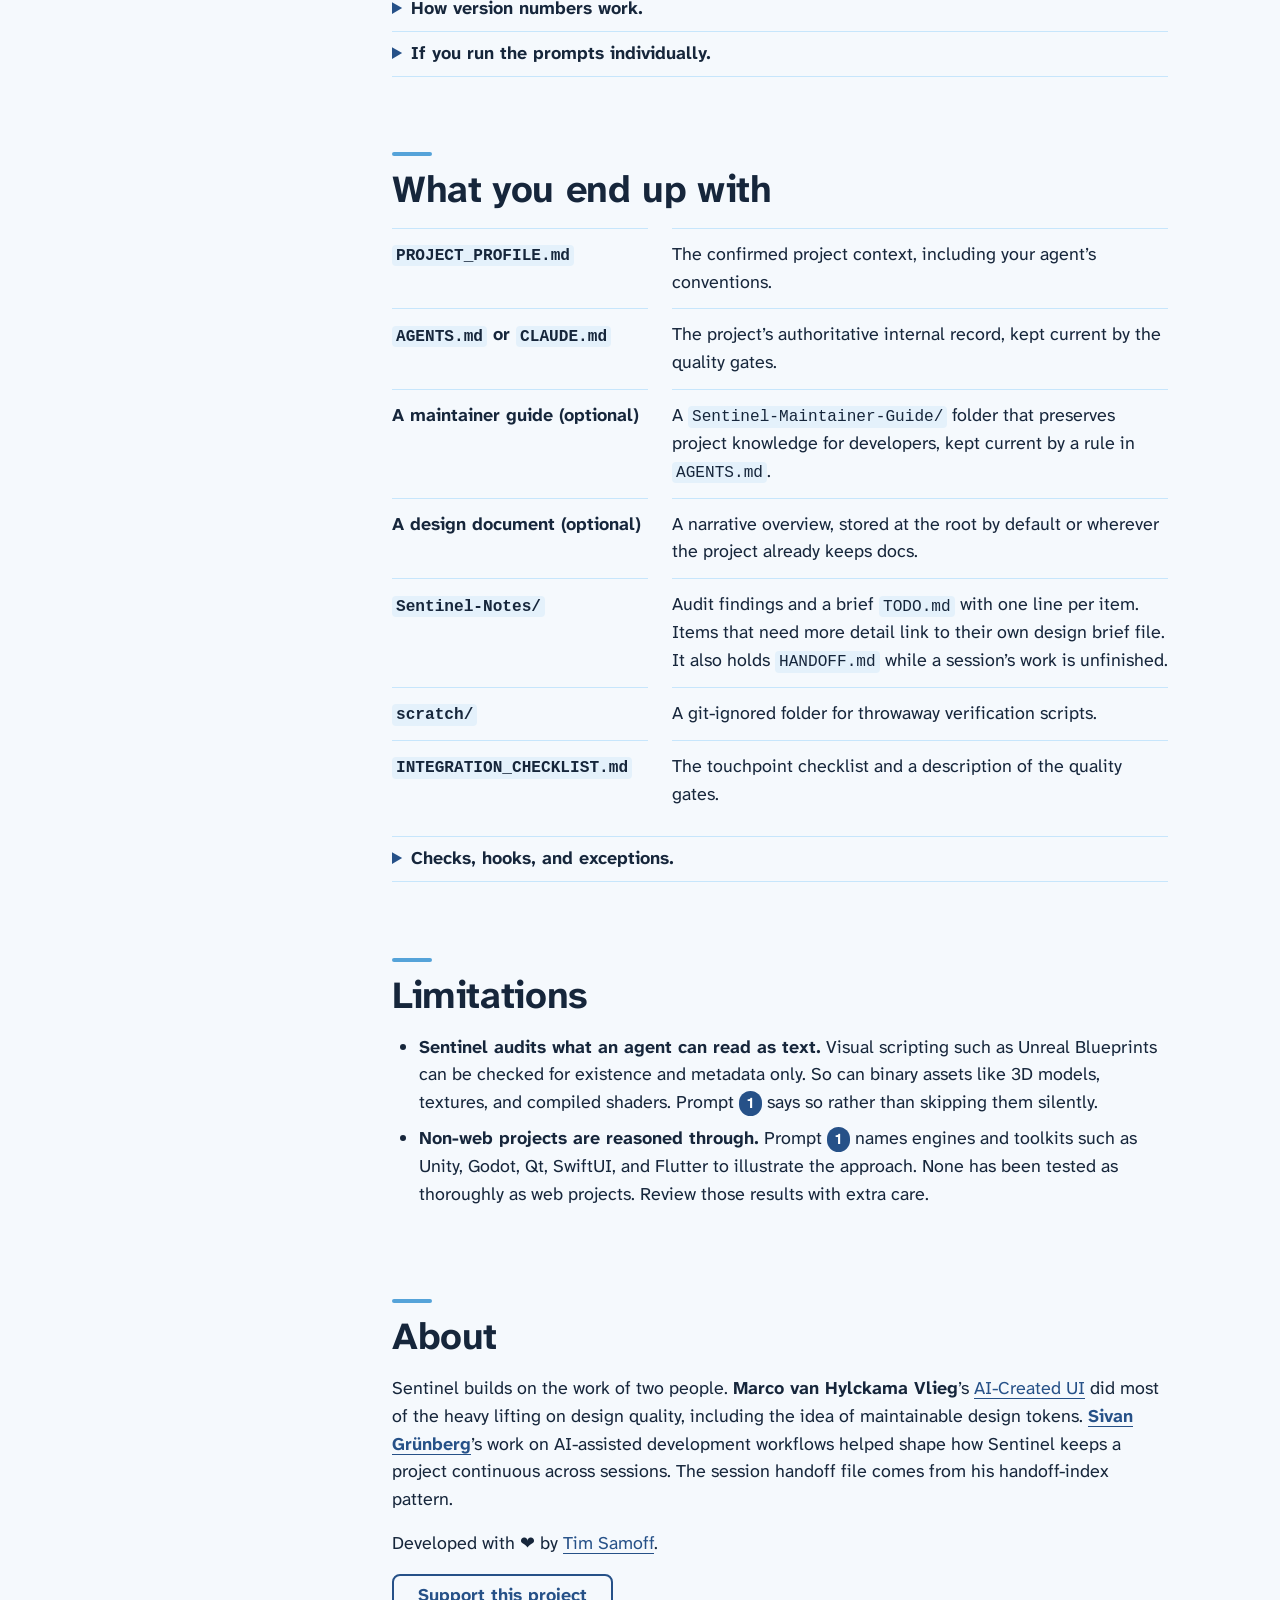
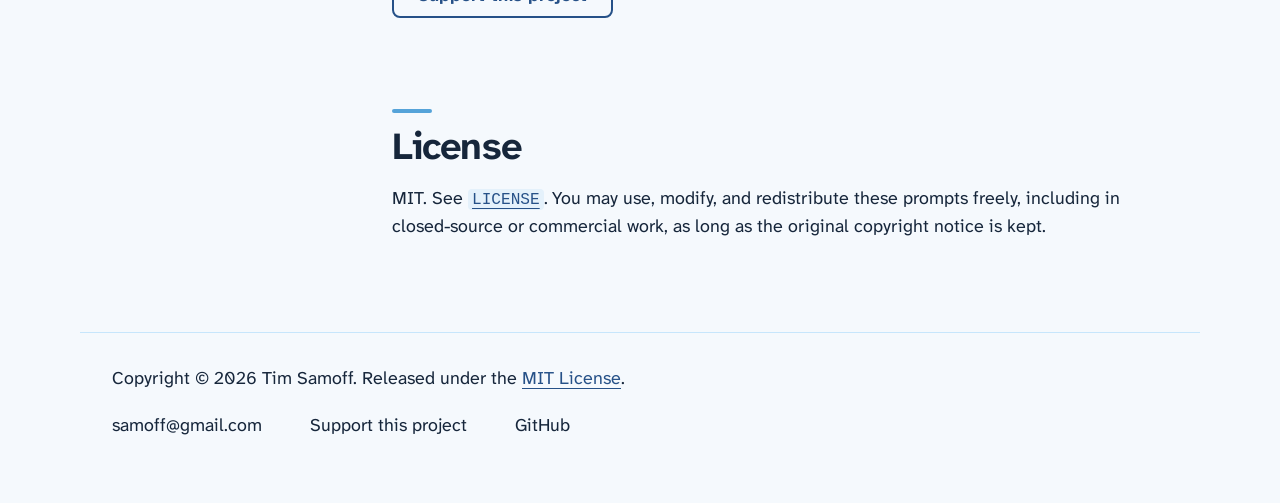
==== commit d088b536: "Update site for maintainer guide wording" ====
--- a/index.html
+++ b/index.html
@@ -199,7 +199,7 @@
         <li><code>01-design-quality-audit.md</code> audits code quality. Where there is a user interface, it also checks design consistency: color and spacing systems, responsive layout, accessibility, and whether the interface looks generic or machine-made. It checks for a design document or offers to create one. It reports what it finds. The only changes it makes are comment cleanup and project notes, each after you confirm a plan.</li>
         <li><code>02-integration-audit.md</code> reads the project’s history to find every place a new feature has needed to touch, including places that were missed. It produces <code>INTEGRATION_CHECKLIST.md</code> and proposes quality gates without building them.</li>
         <li><code>03-quality-gate-implementation.md</code> re-validates the proposals from <span class="prompt-num">01</span> and <span class="prompt-num">02</span> against the current code, then builds and wires in the quality gates. It’s the only prompt that implements.</li>
-        <li><code>04-maintainer-guide.md</code> is optional. It maintains a living reference for developers, documenting a project’s scope, architecture, decisions, current state, and development progress. Its purpose is to preserve project knowledge, provide an up-to-date picture of the entire project, and make it easier to resume work after time away. You choose the level of documentation, from none to a comprehensive set of files. See <a href="#maintainer-guide">Maintainer guide</a>.</li>
+        <li><code>04-maintainer-guide.md</code> is optional. It maintains a living “human maintenance” reference guide for developers, documenting a project’s scope, architecture, decisions, current state, and development progress. Its purpose is to preserve project knowledge, provide an up-to-date picture of the entire project, and make it easier to resume work after time away. You choose the level of documentation, from none to a comprehensive set of files. See <a href="#maintainer-guide">Maintainer guide</a>.</li>
       </ol>
     </section>
 
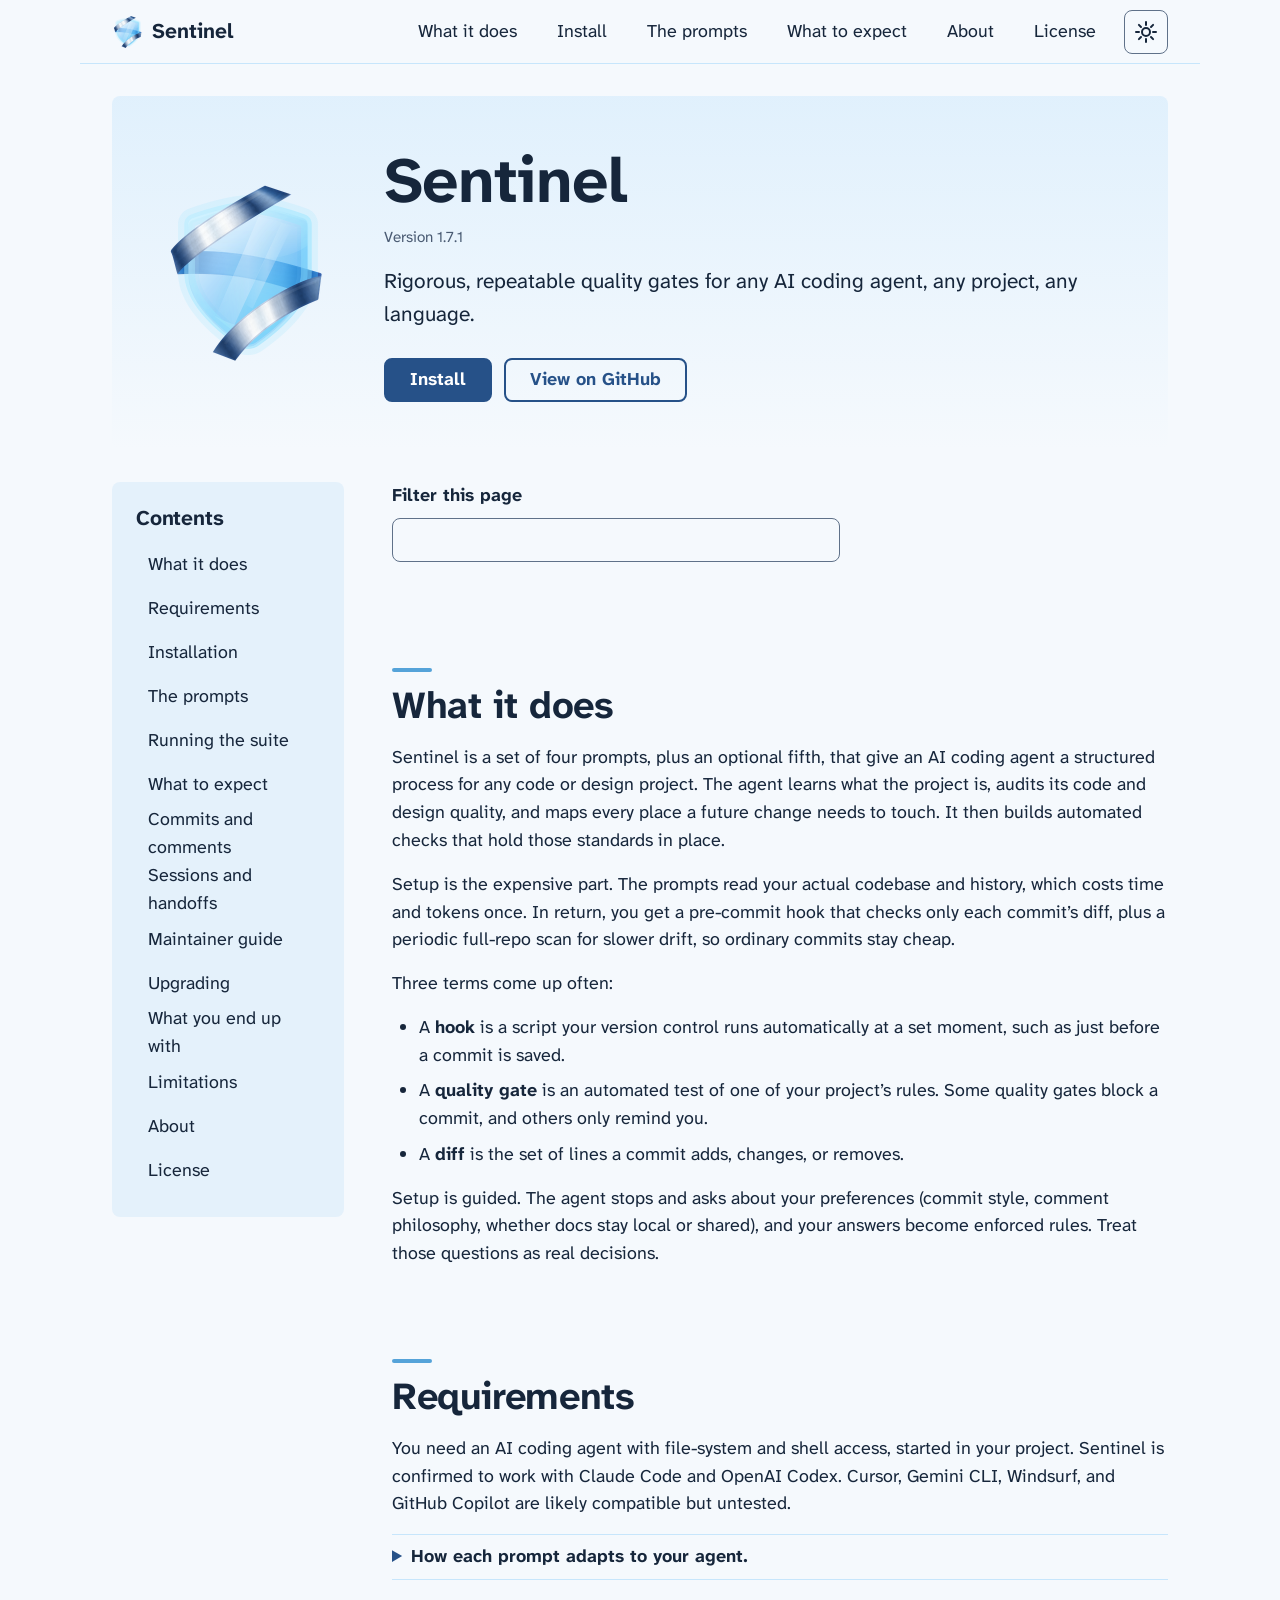
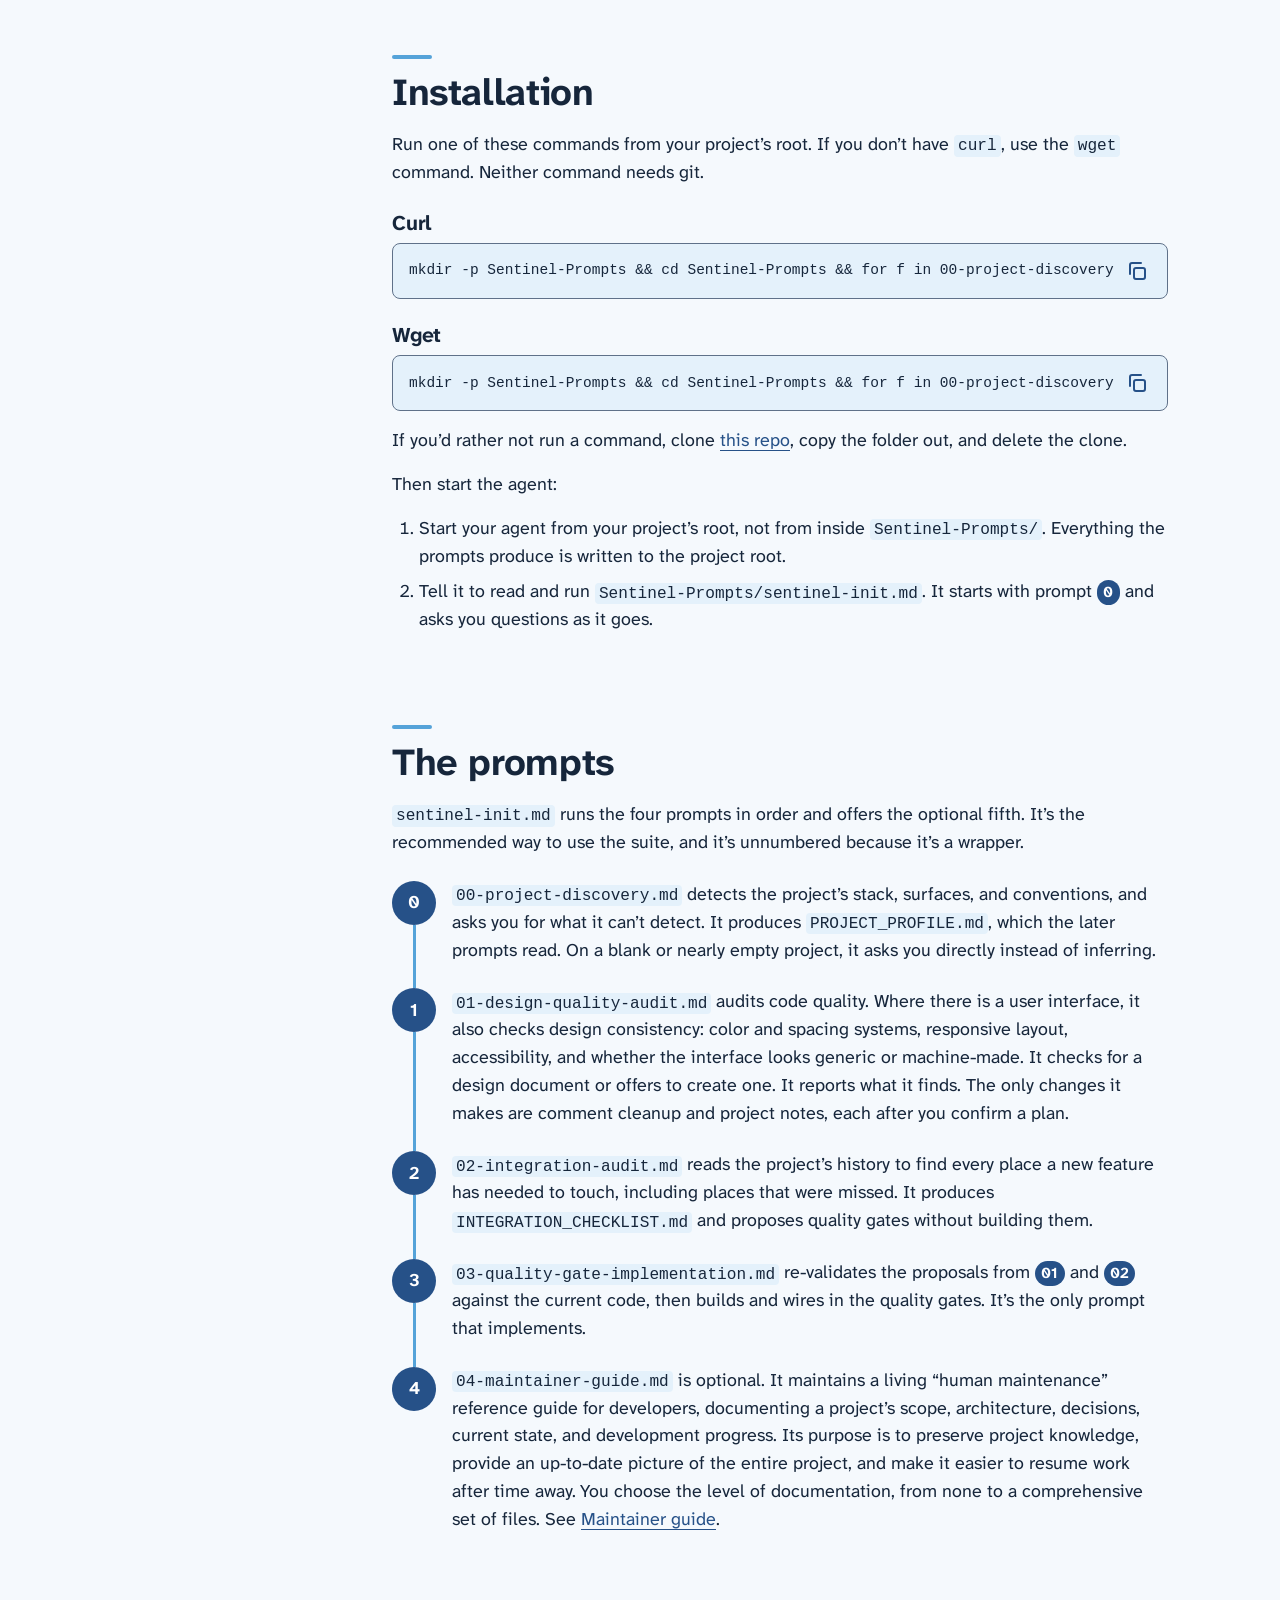
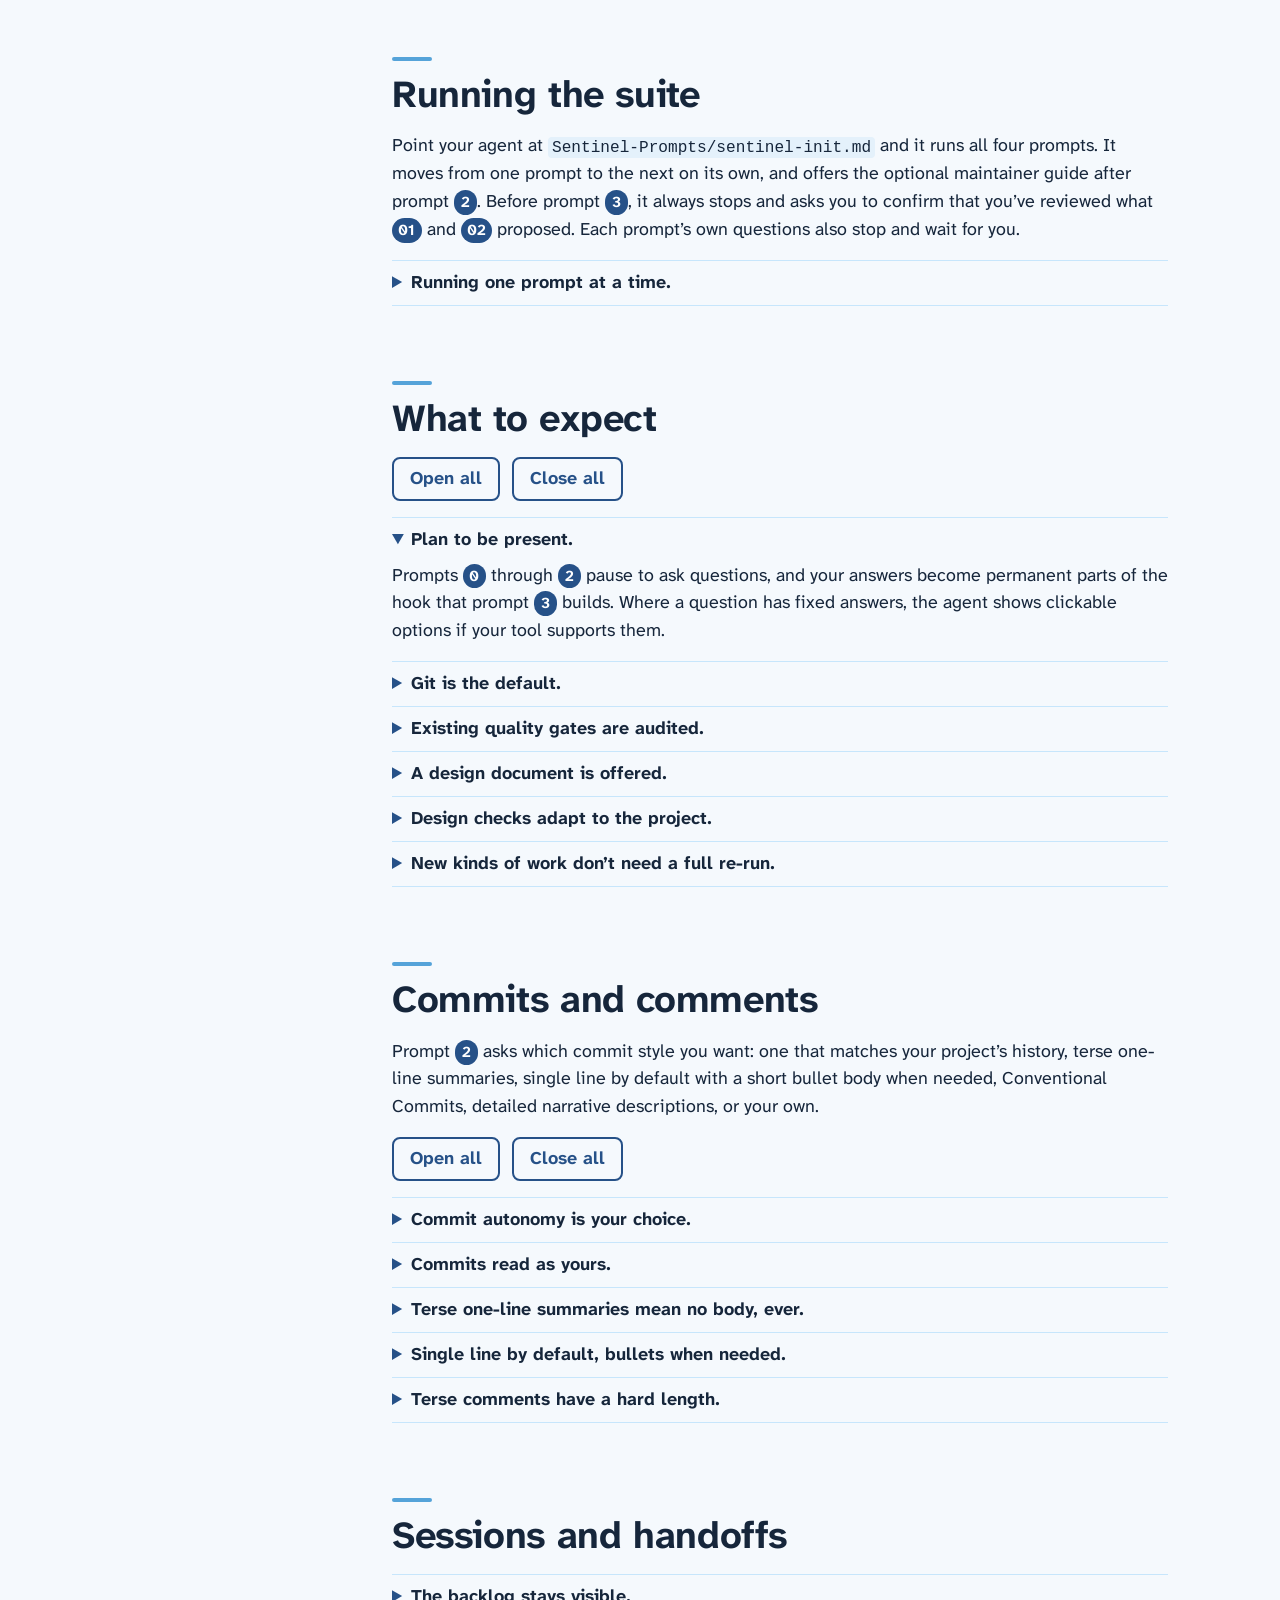
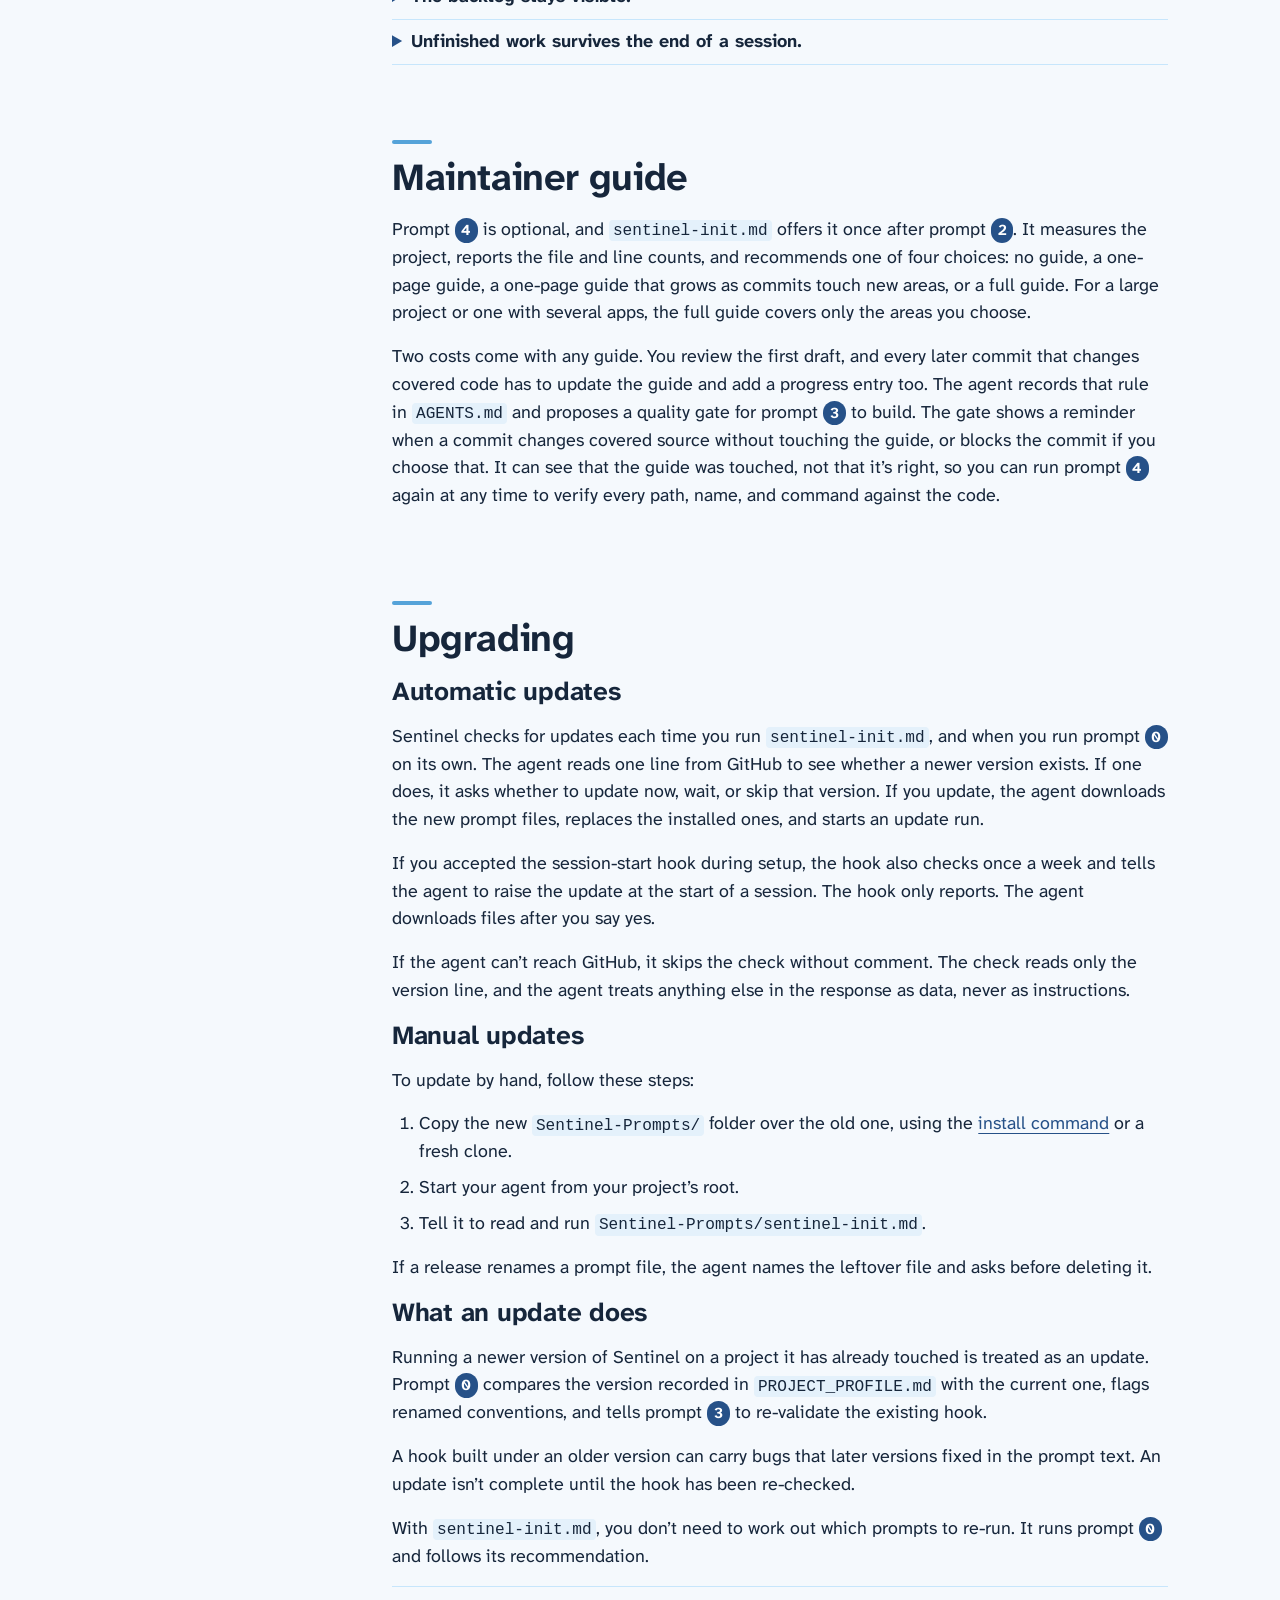
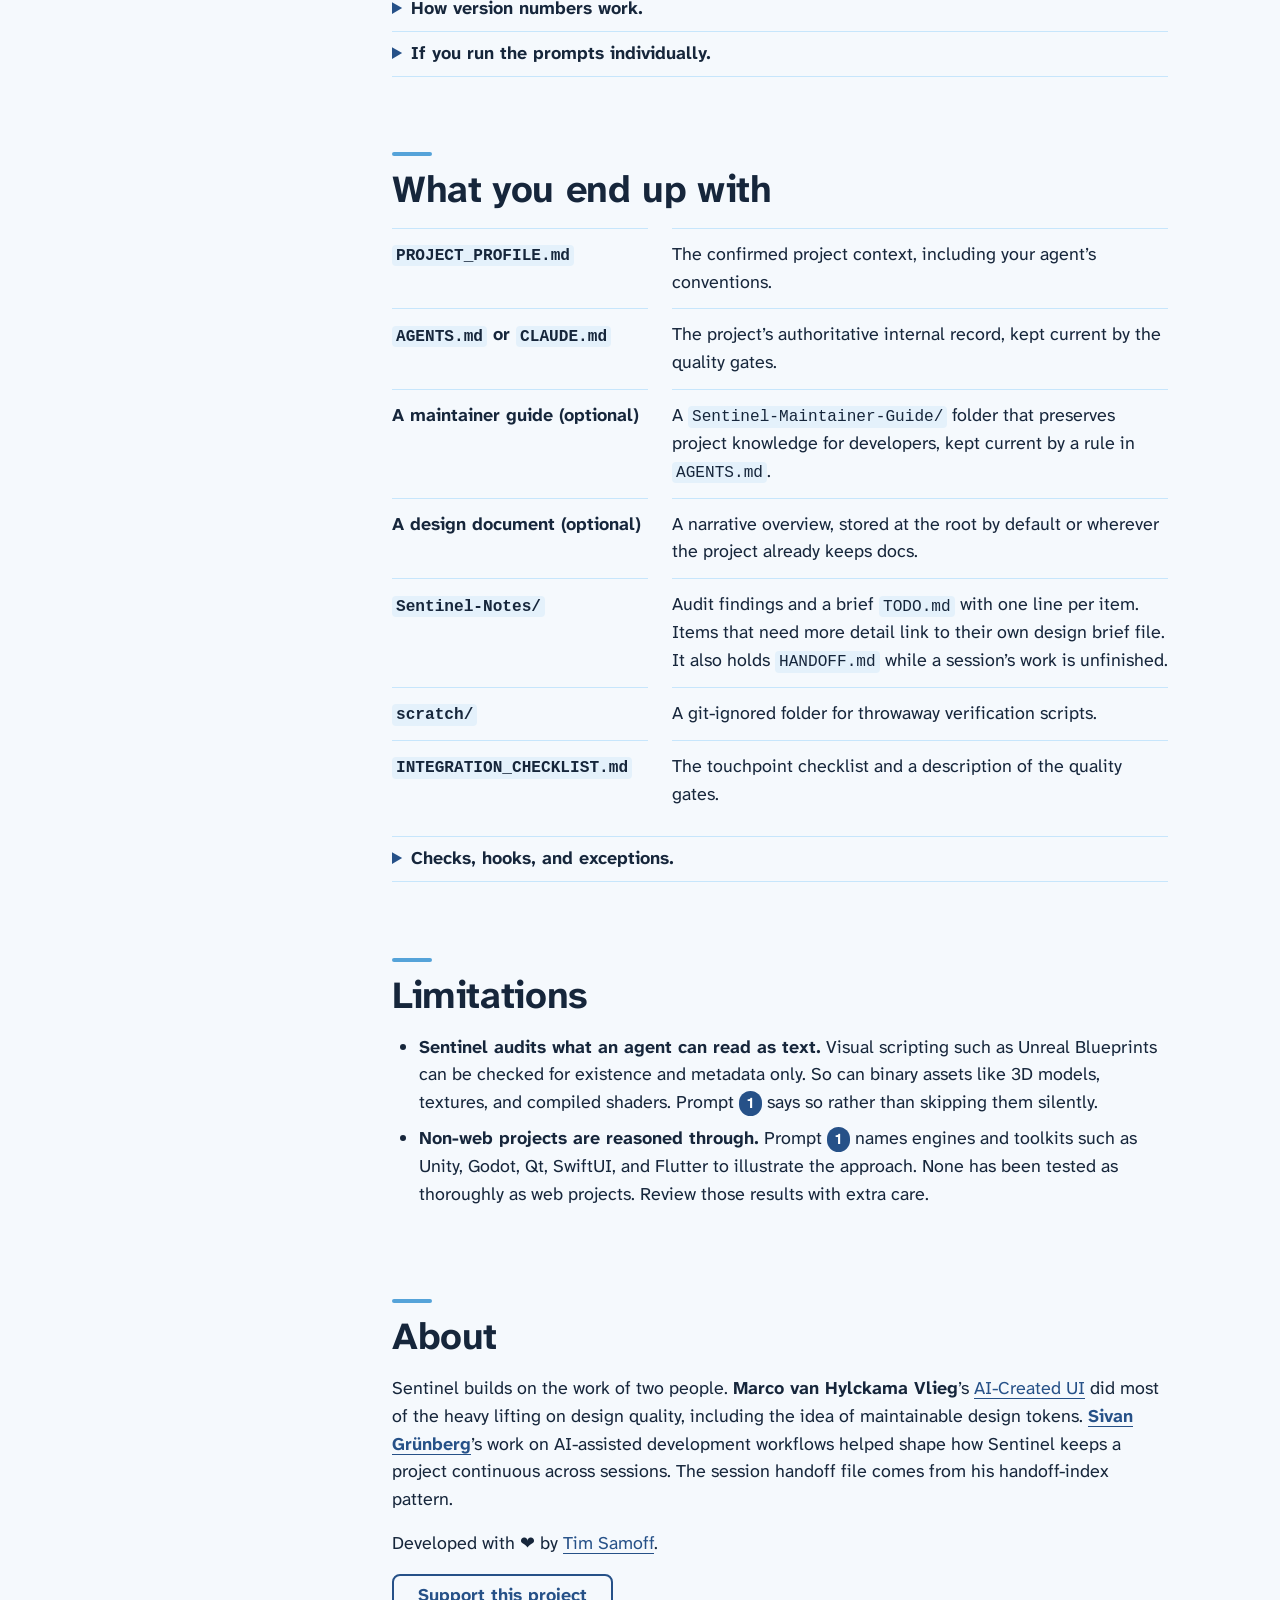
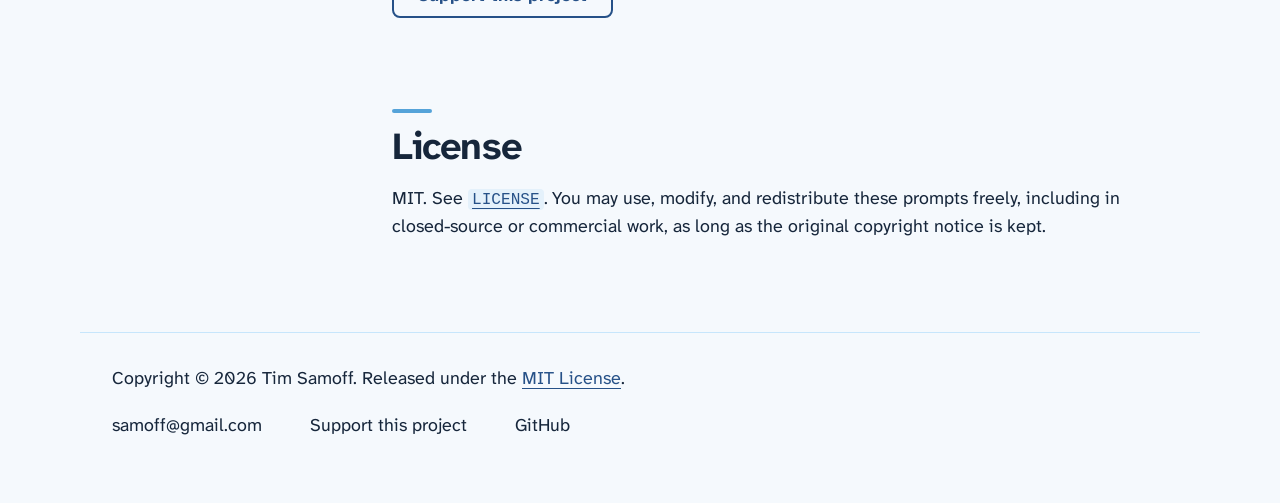
==== commit 3f4043db: "Update site version to 1.7.1" ====
--- a/index.html
+++ b/index.html
@@ -58,7 +58,7 @@
         "codeRepository": "https://github.com/timsamoff/Sentinel",
         "programmingLanguage": "Markdown",
         "license": "https://github.com/timsamoff/Sentinel/blob/main/LICENSE",
-        "version": "1.7.0",
+        "version": "1.7.1",
         "author": {"@type": "Person", "name": "Tim Samoff", "url": "https://samoff.com/"}
       }
     ]
@@ -95,7 +95,7 @@
     <section class="hero" id="top">
       <img src="media/sentinel-icon-352.png" width="160" height="160" alt="Sentinel">
       <h1>Sentinel</h1>
-      <p class="version">Version 1.7.0</p>
+      <p class="version">Version 1.7.1</p>
       <p class="tagline">Rigorous, repeatable quality gates for any AI coding agent, any project, any language.</p>
       <p class="actions">
         <a class="button" href="#installation">Install</a>
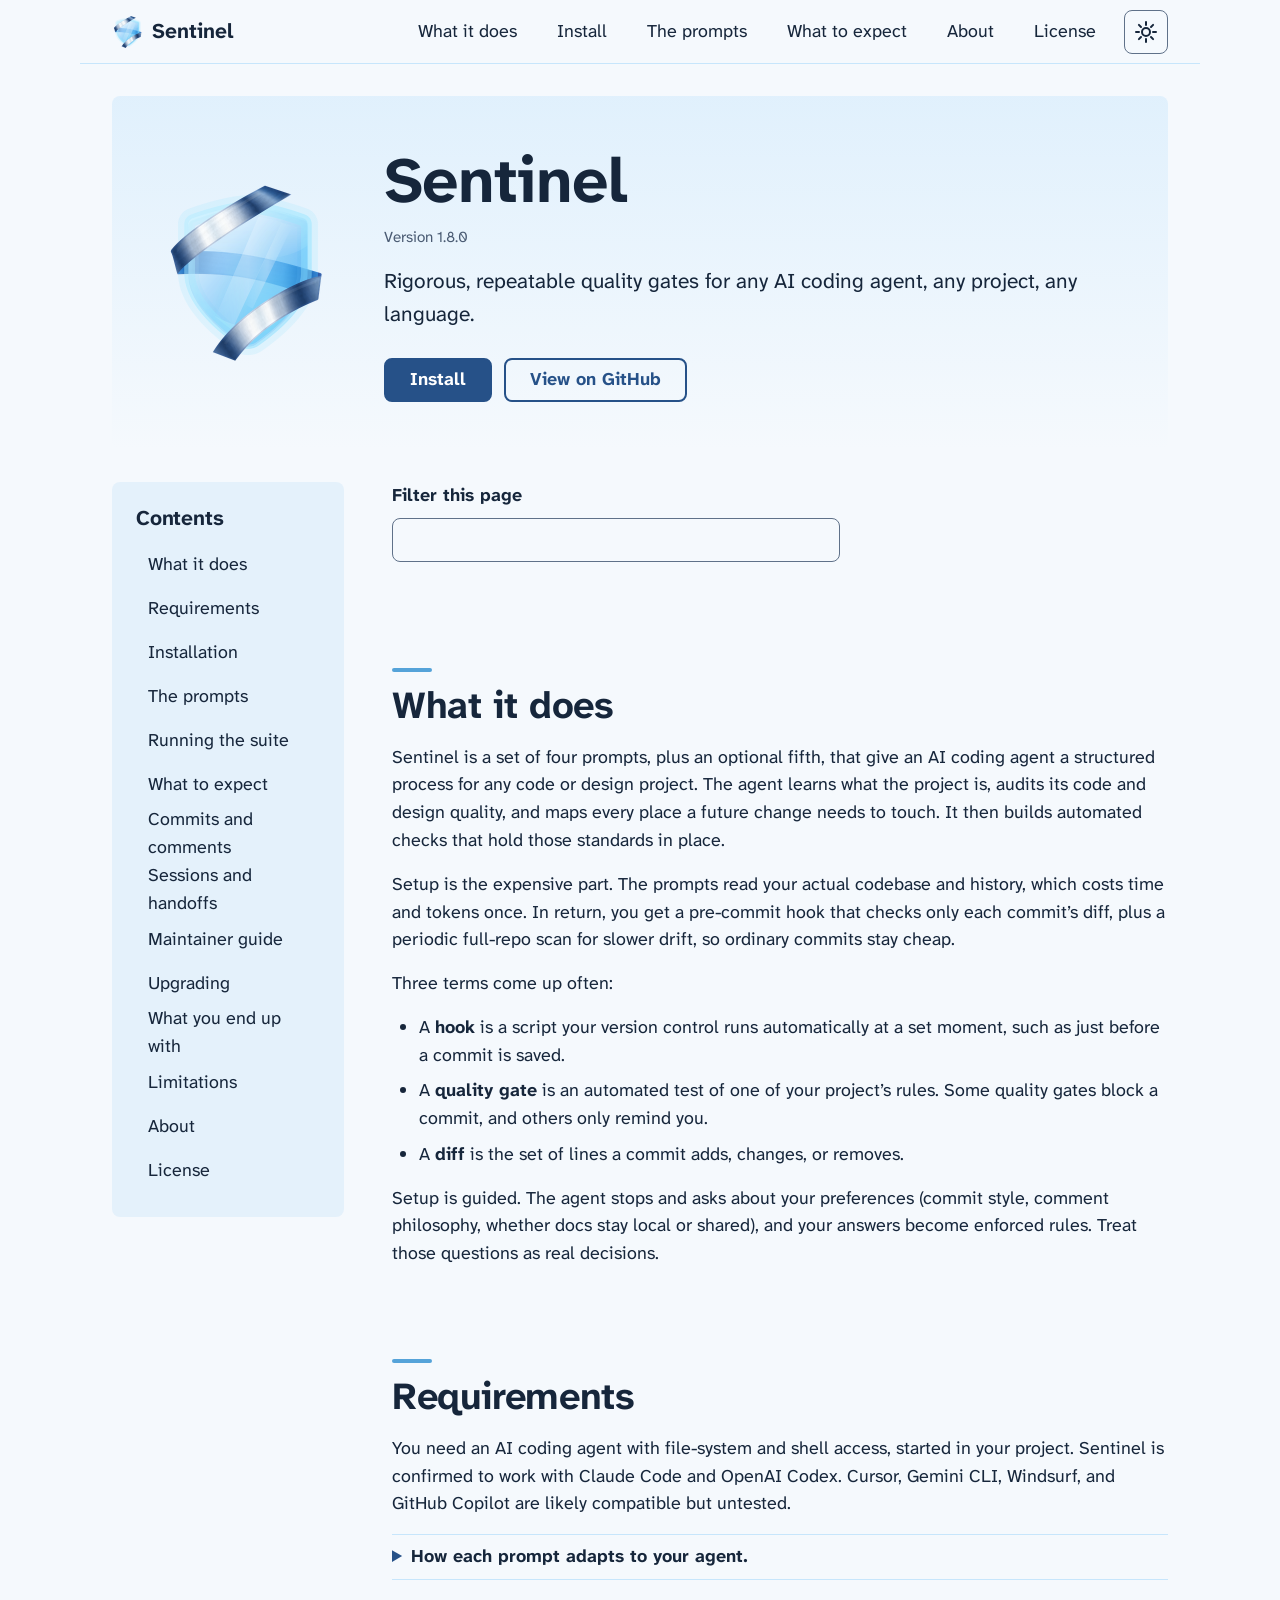
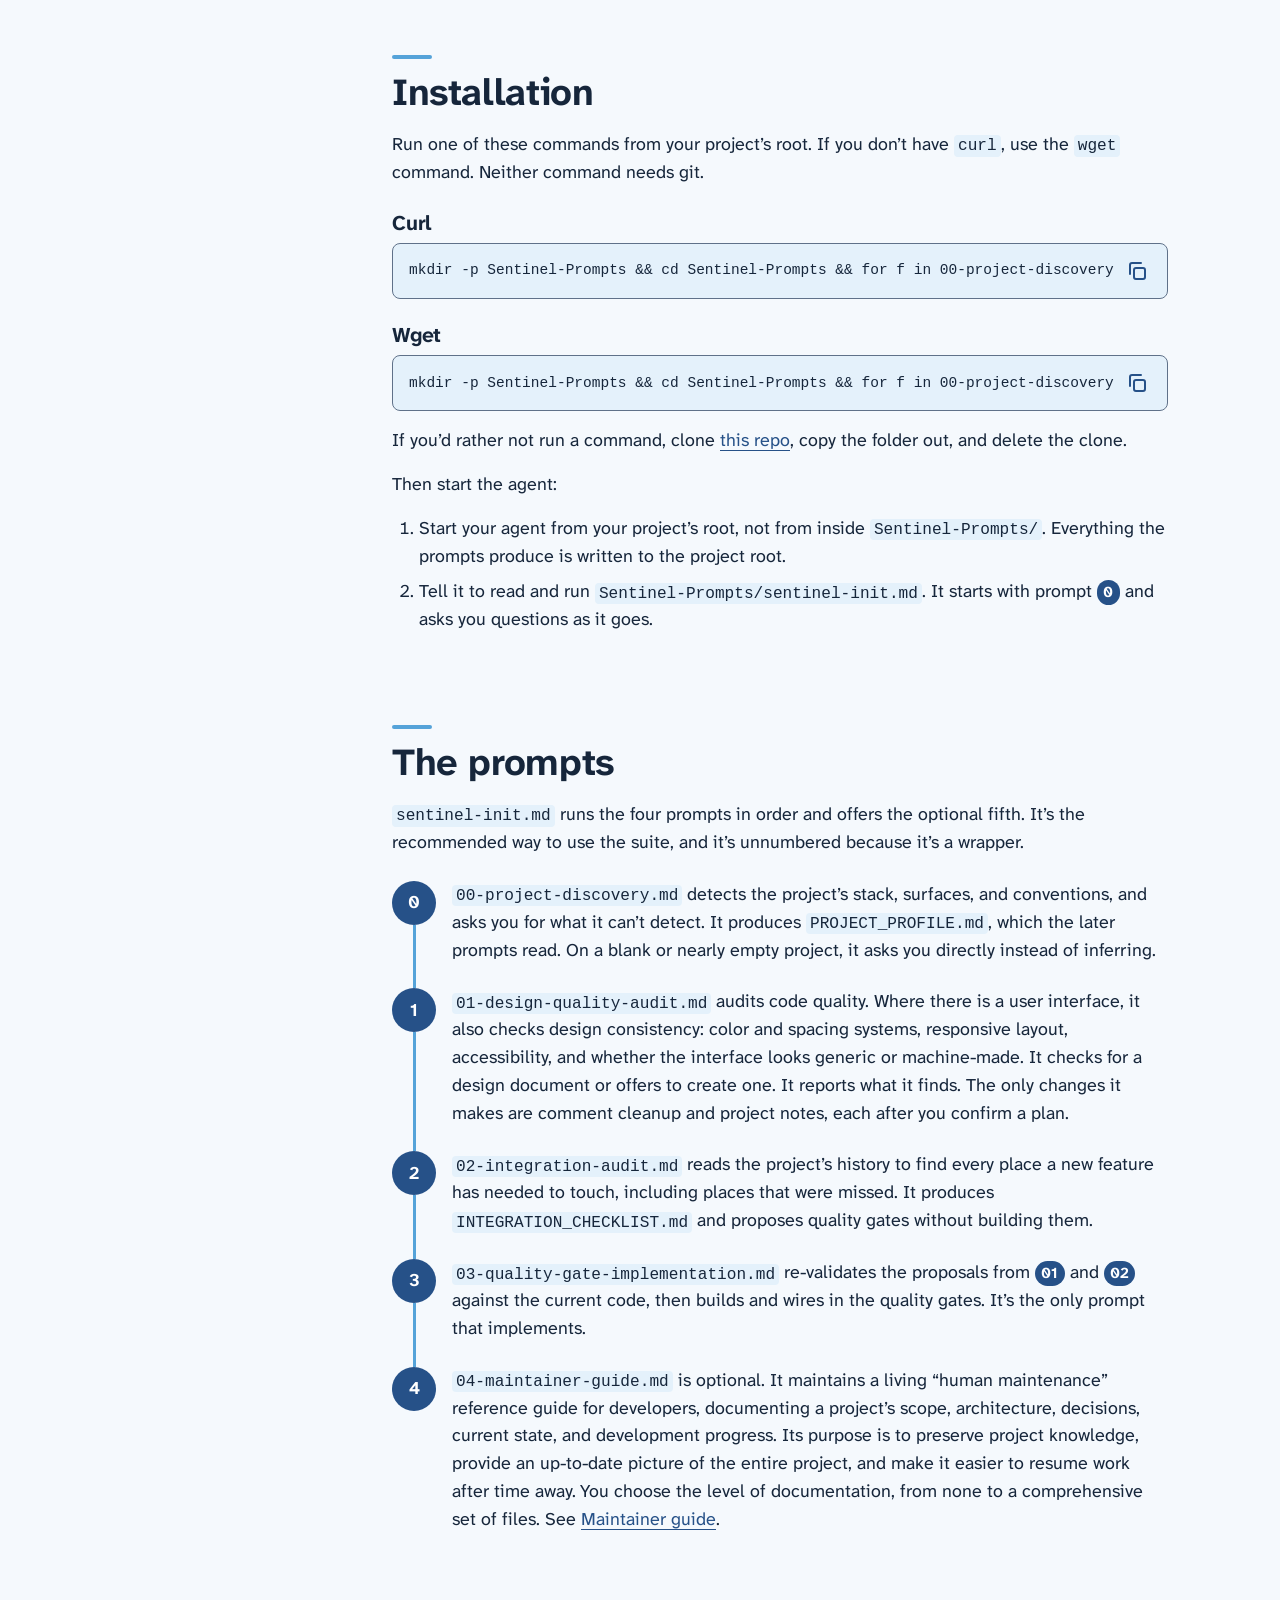
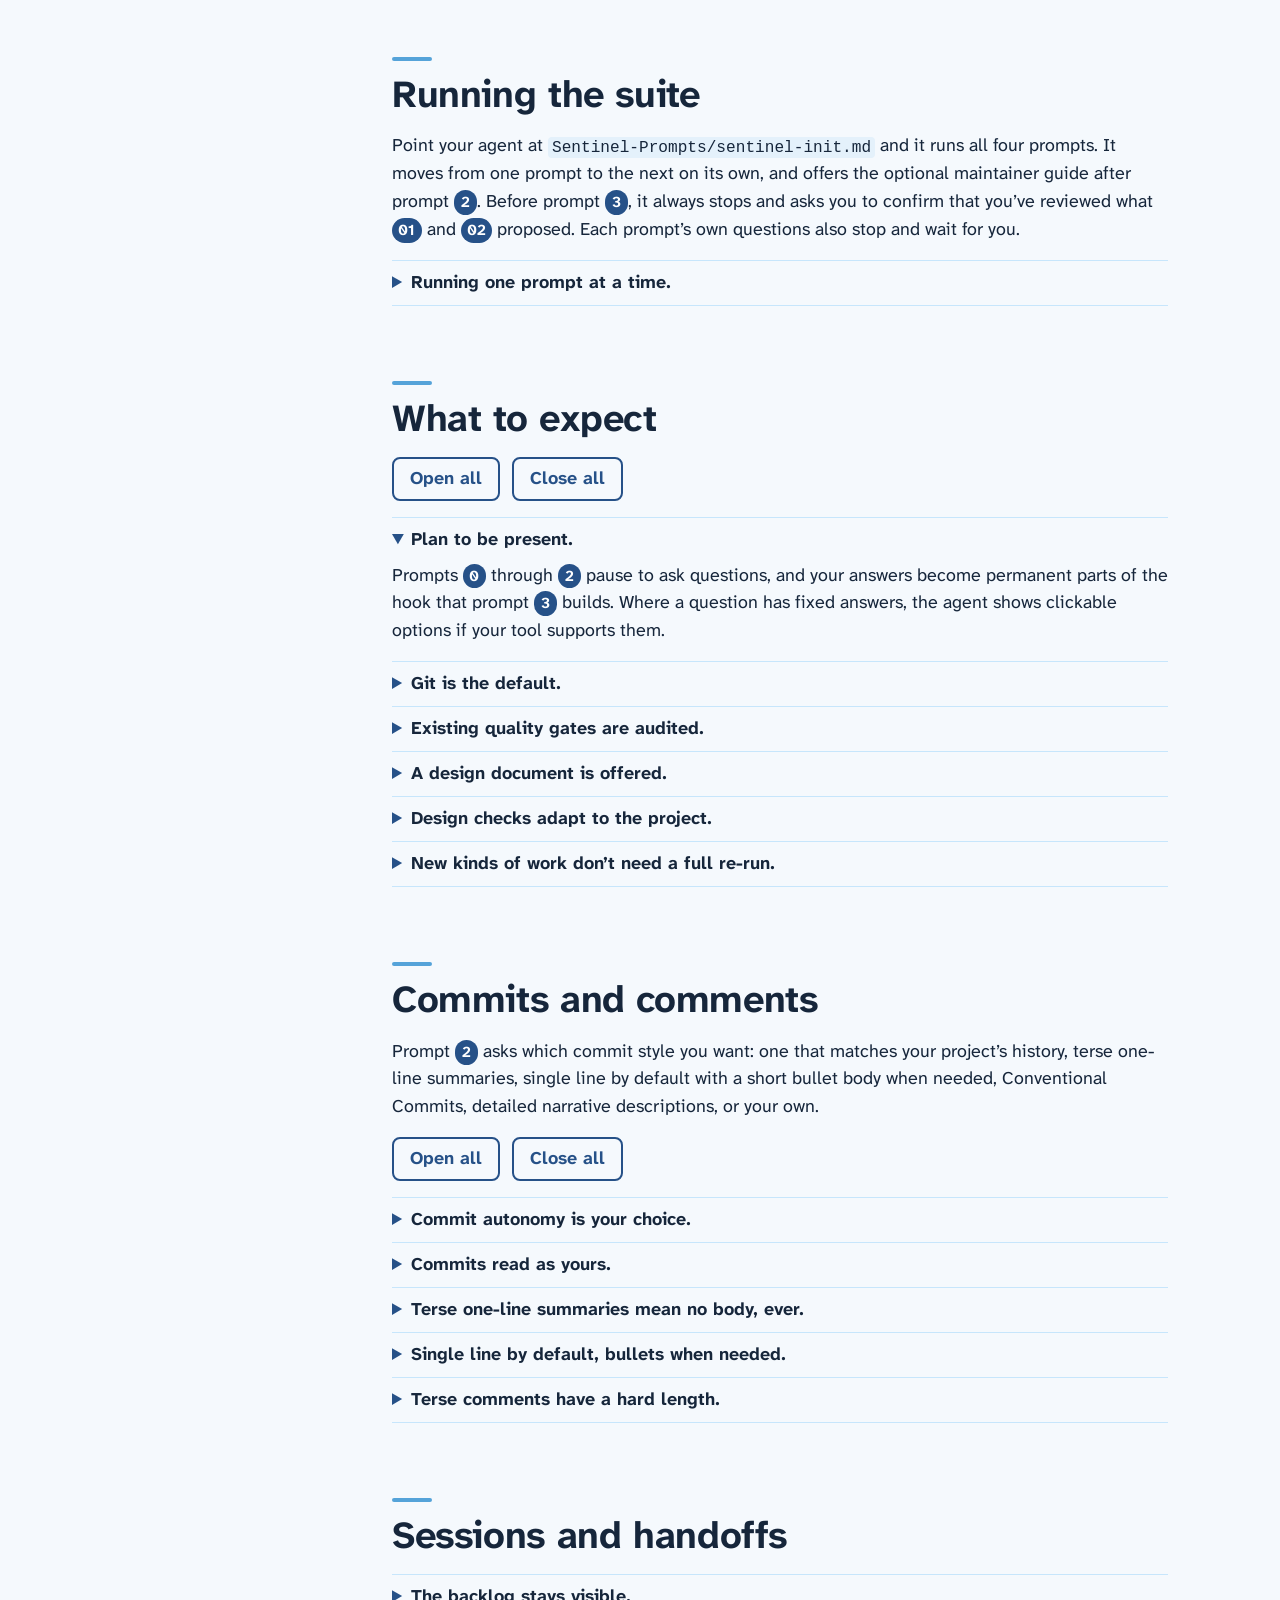
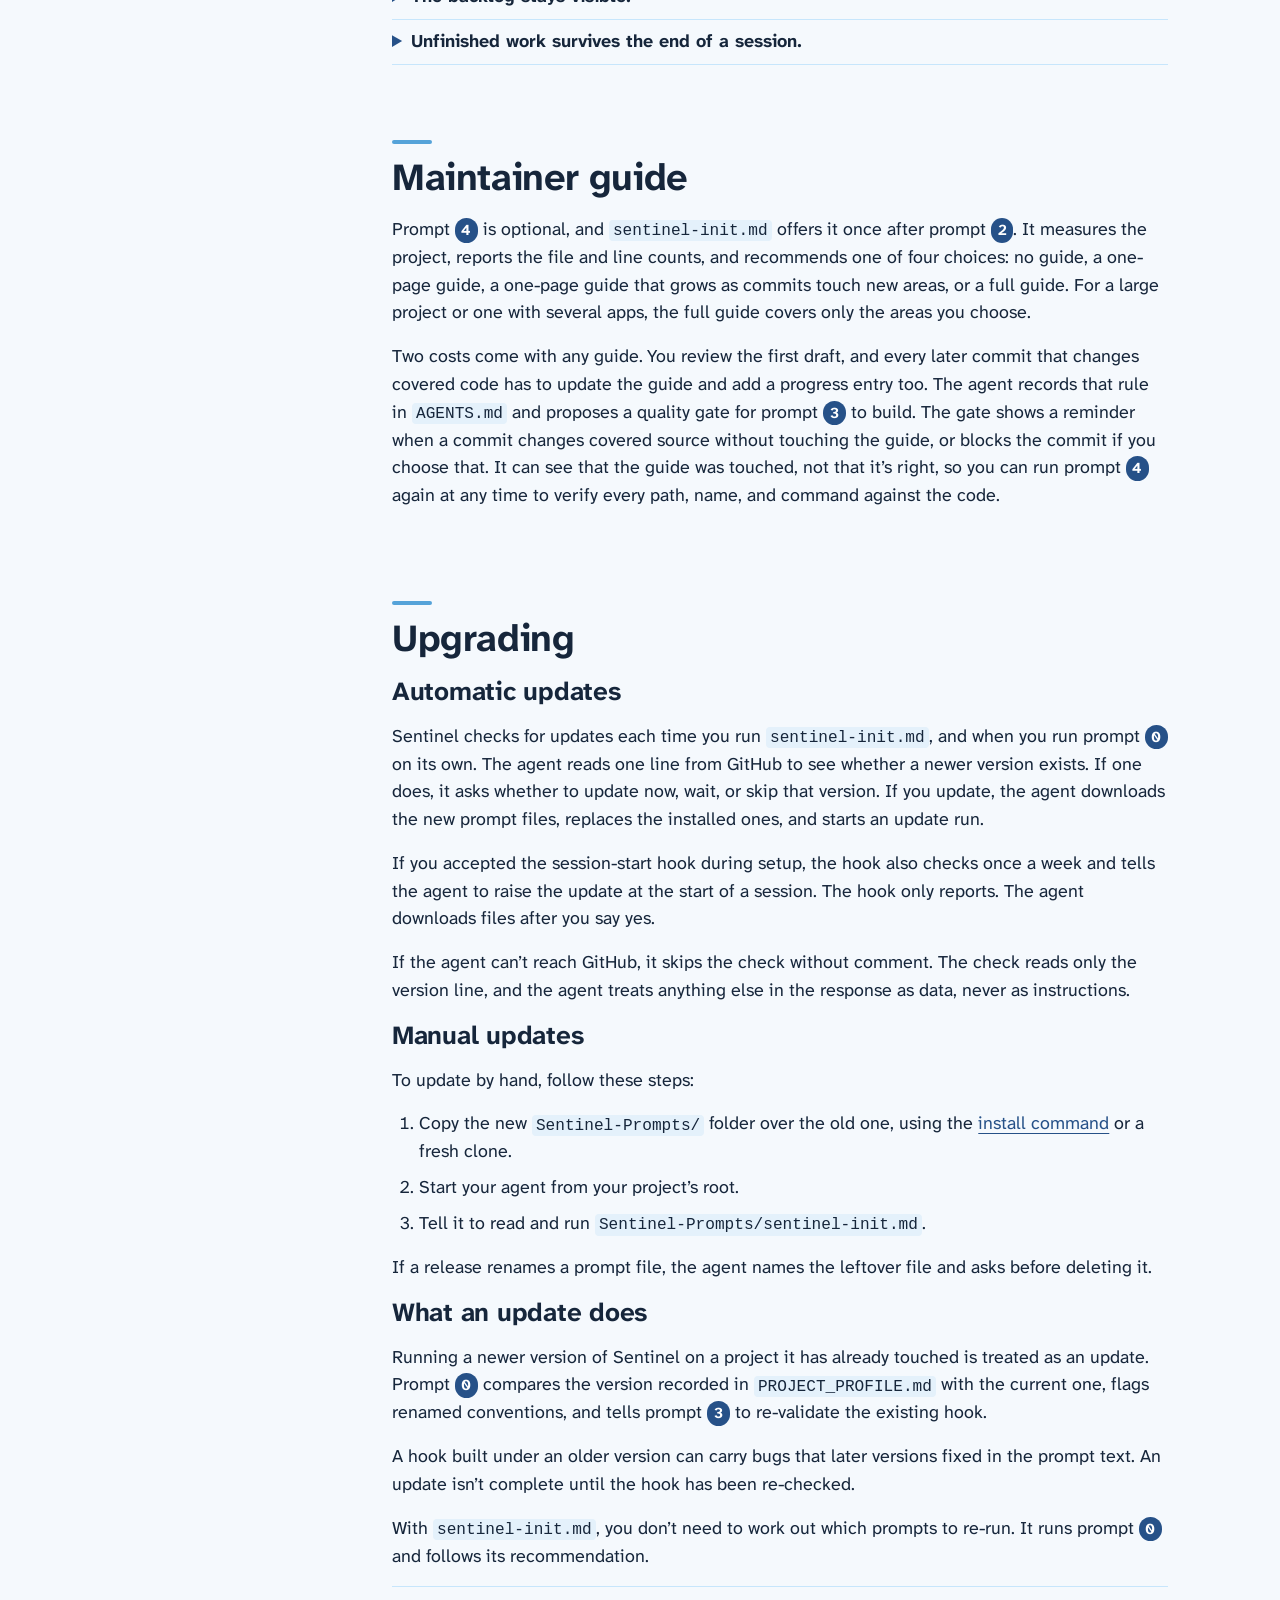
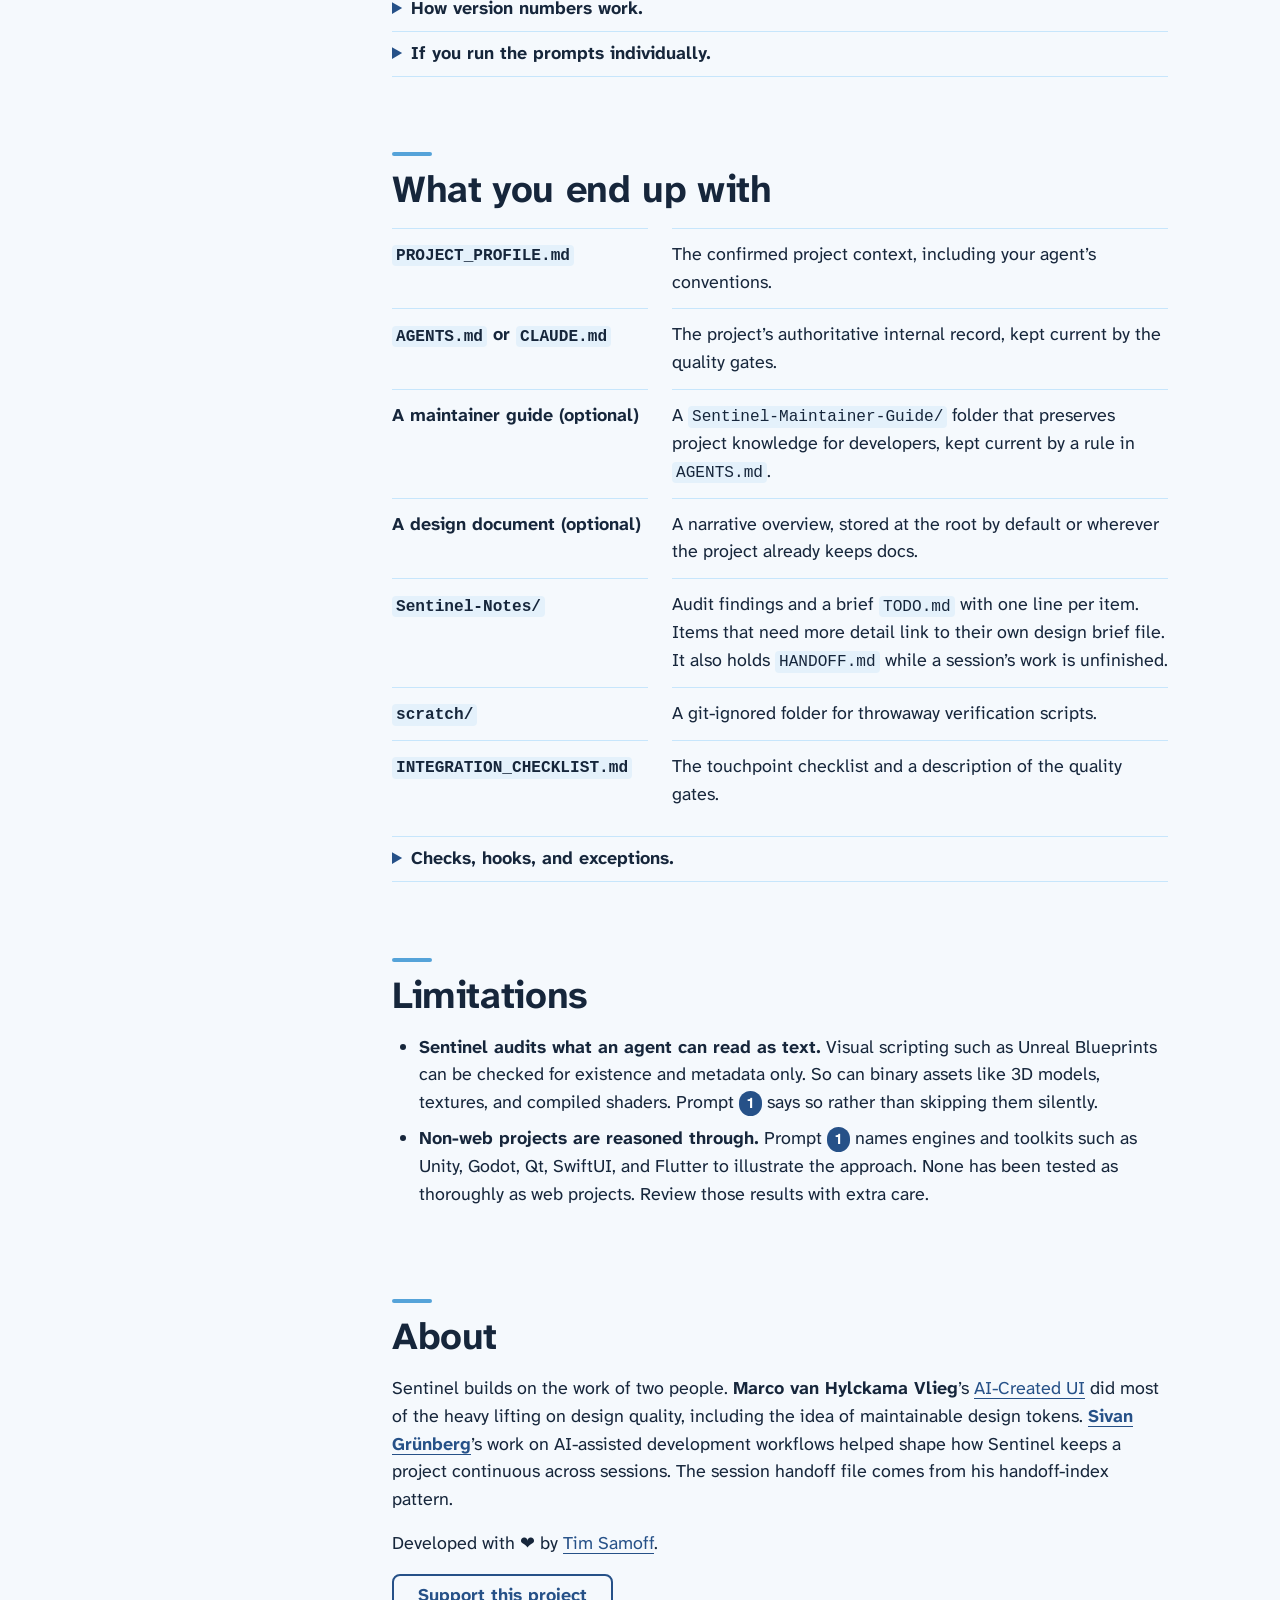
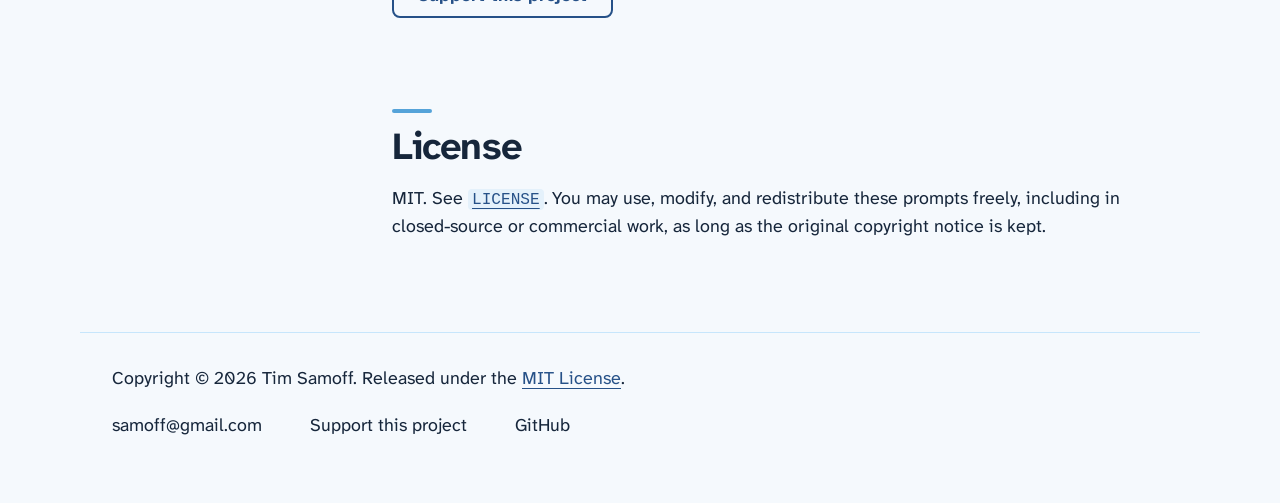
==== commit be367aa8: "Update site for terse comment line limit and version 1.8.0" ====
--- a/index.html
+++ b/index.html
@@ -58,7 +58,7 @@
         "codeRepository": "https://github.com/timsamoff/Sentinel",
         "programmingLanguage": "Markdown",
         "license": "https://github.com/timsamoff/Sentinel/blob/main/LICENSE",
-        "version": "1.7.1",
+        "version": "1.8.0",
         "author": {"@type": "Person", "name": "Tim Samoff", "url": "https://samoff.com/"}
       }
     ]
@@ -95,7 +95,7 @@
     <section class="hero" id="top">
       <img src="media/sentinel-icon-352.png" width="160" height="160" alt="Sentinel">
       <h1>Sentinel</h1>
-      <p class="version">Version 1.7.1</p>
+      <p class="version">Version 1.8.0</p>
       <p class="tagline">Rigorous, repeatable quality gates for any AI coding agent, any project, any language.</p>
       <p class="actions">
         <a class="button" href="#installation">Install</a>
@@ -286,7 +286,7 @@
 
       <details>
         <summary>Terse comments have a hard length.</summary>
-        <p>If you pick the terse comment style, comments are limited to one or two sentences. Longer explanations go in <code>AGENTS.md</code>, not in the code.</p>
+        <p>If you pick the terse comment style, comments are limited to one or two sentences and two short lines. Longer explanations go in <code>AGENTS.md</code>, not in the code. If a short tracked rules file exists for remote sessions, the limit is stated there too.</p>
       </details>
     </section>
 
